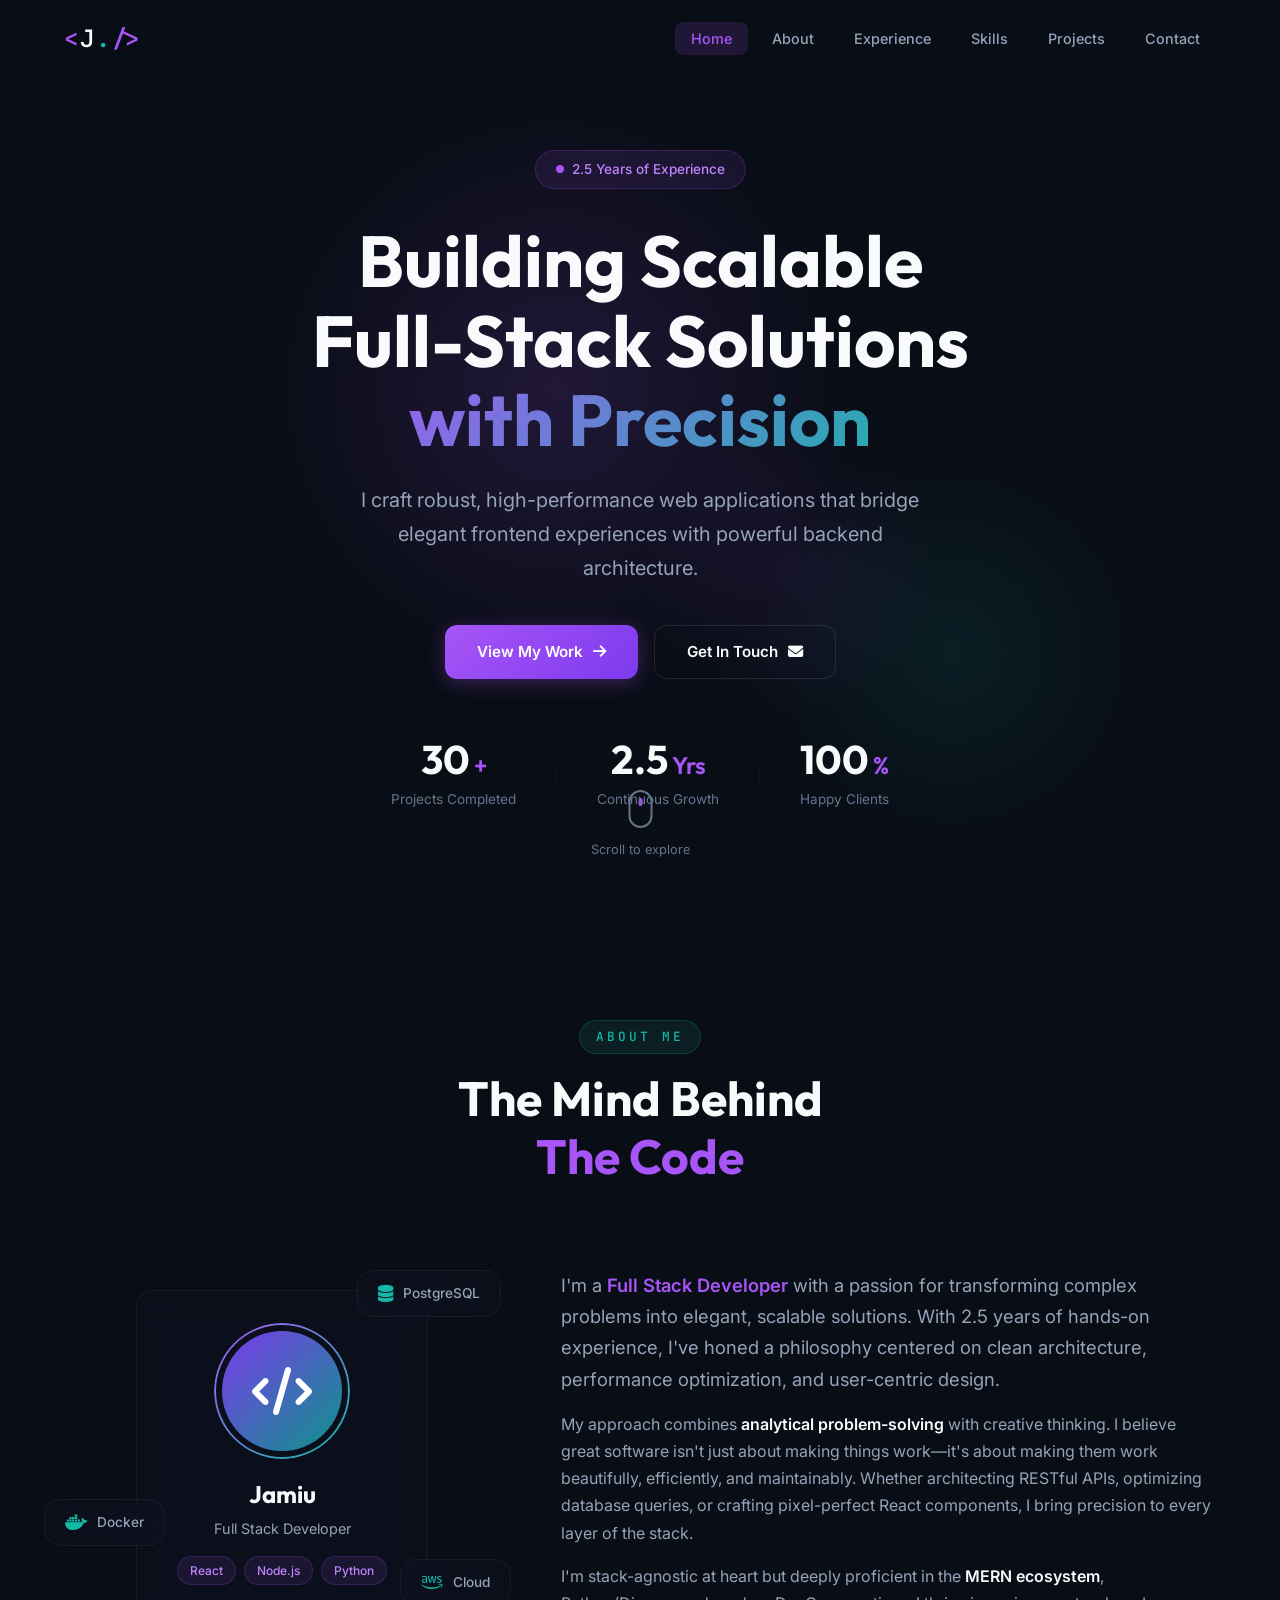
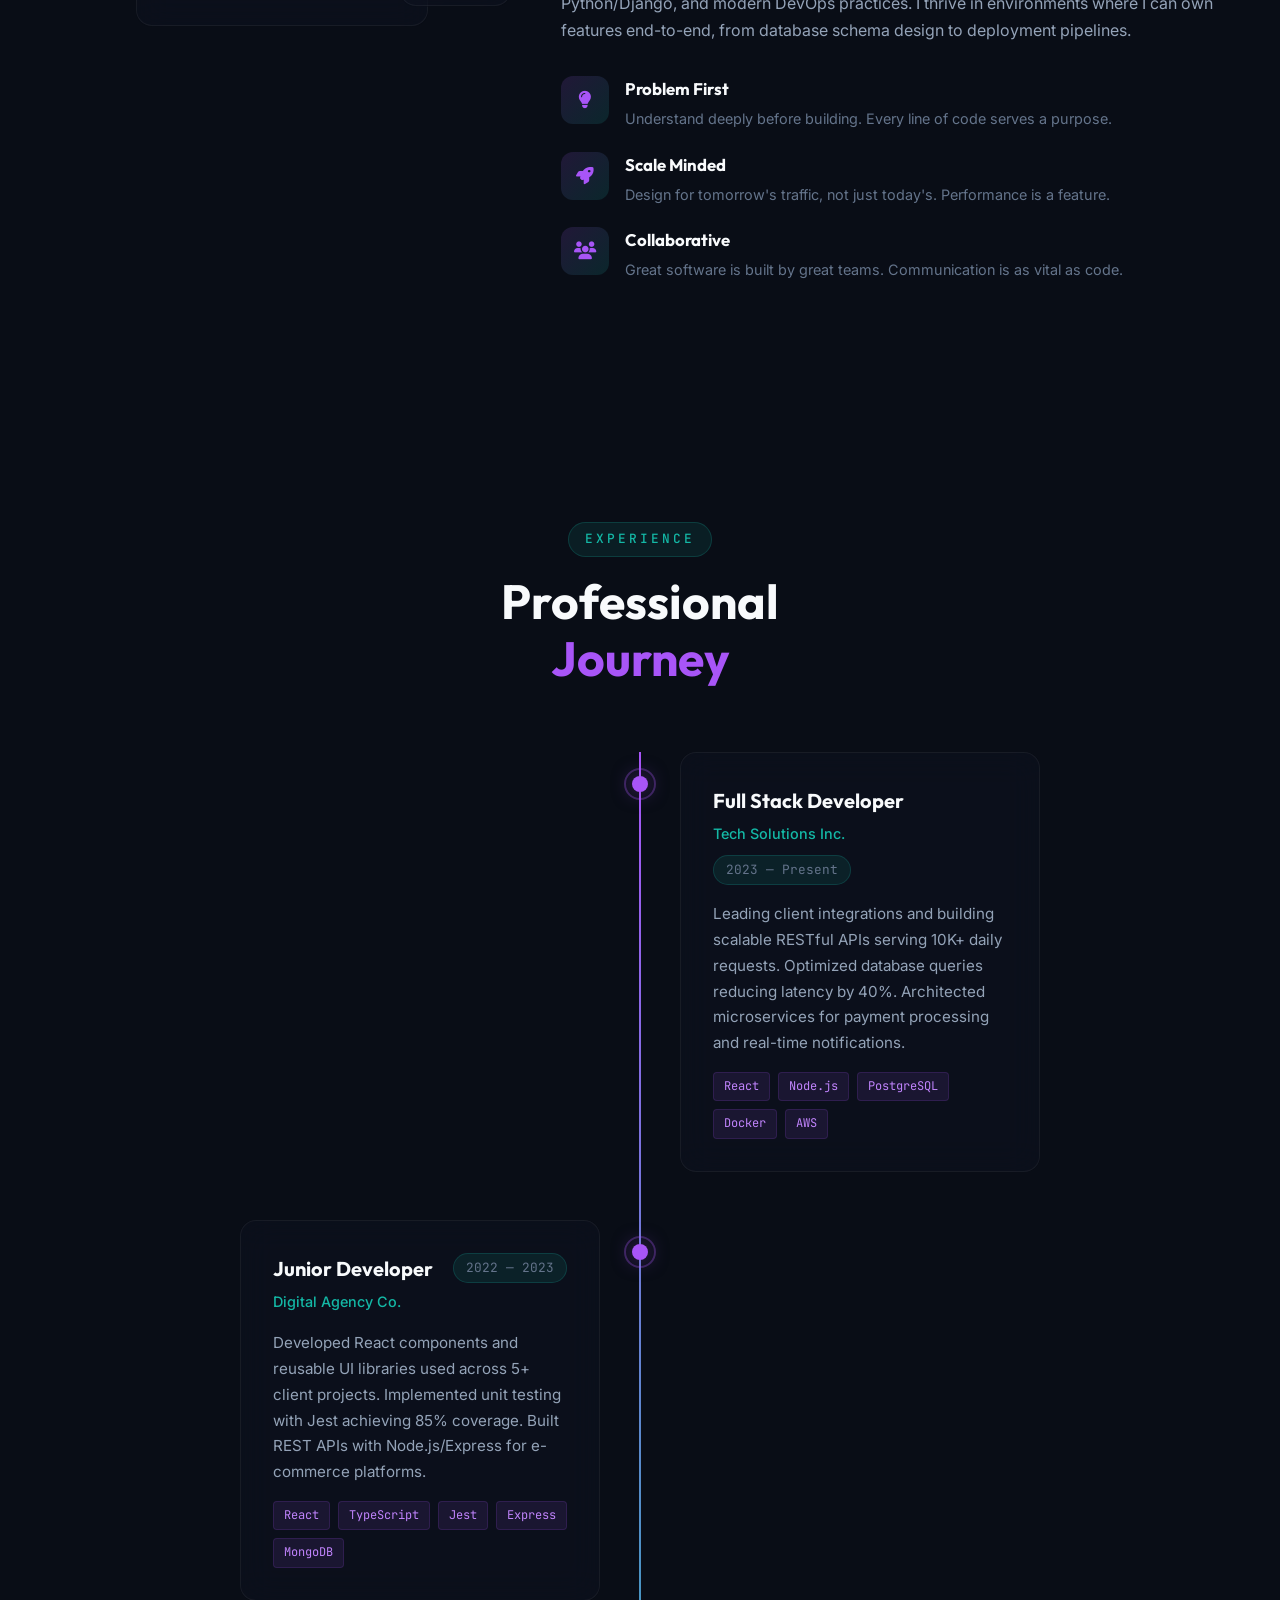
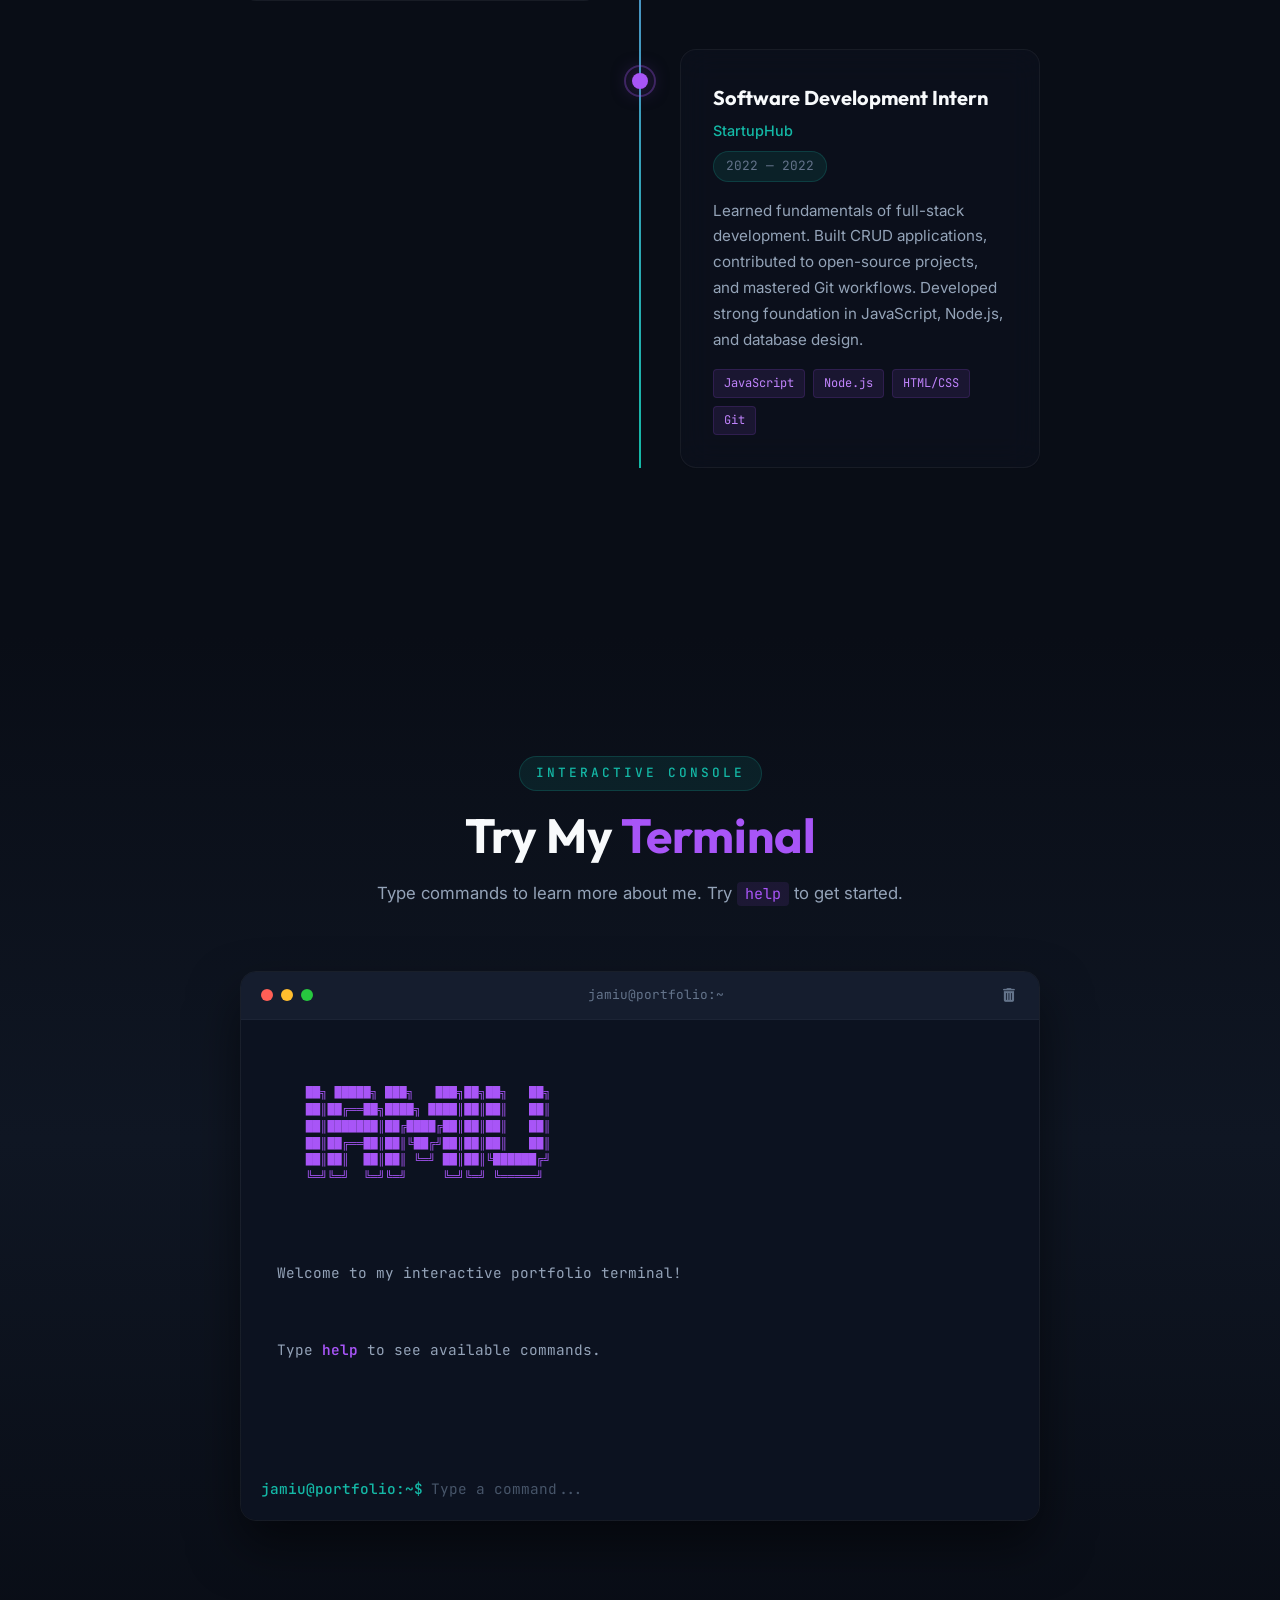
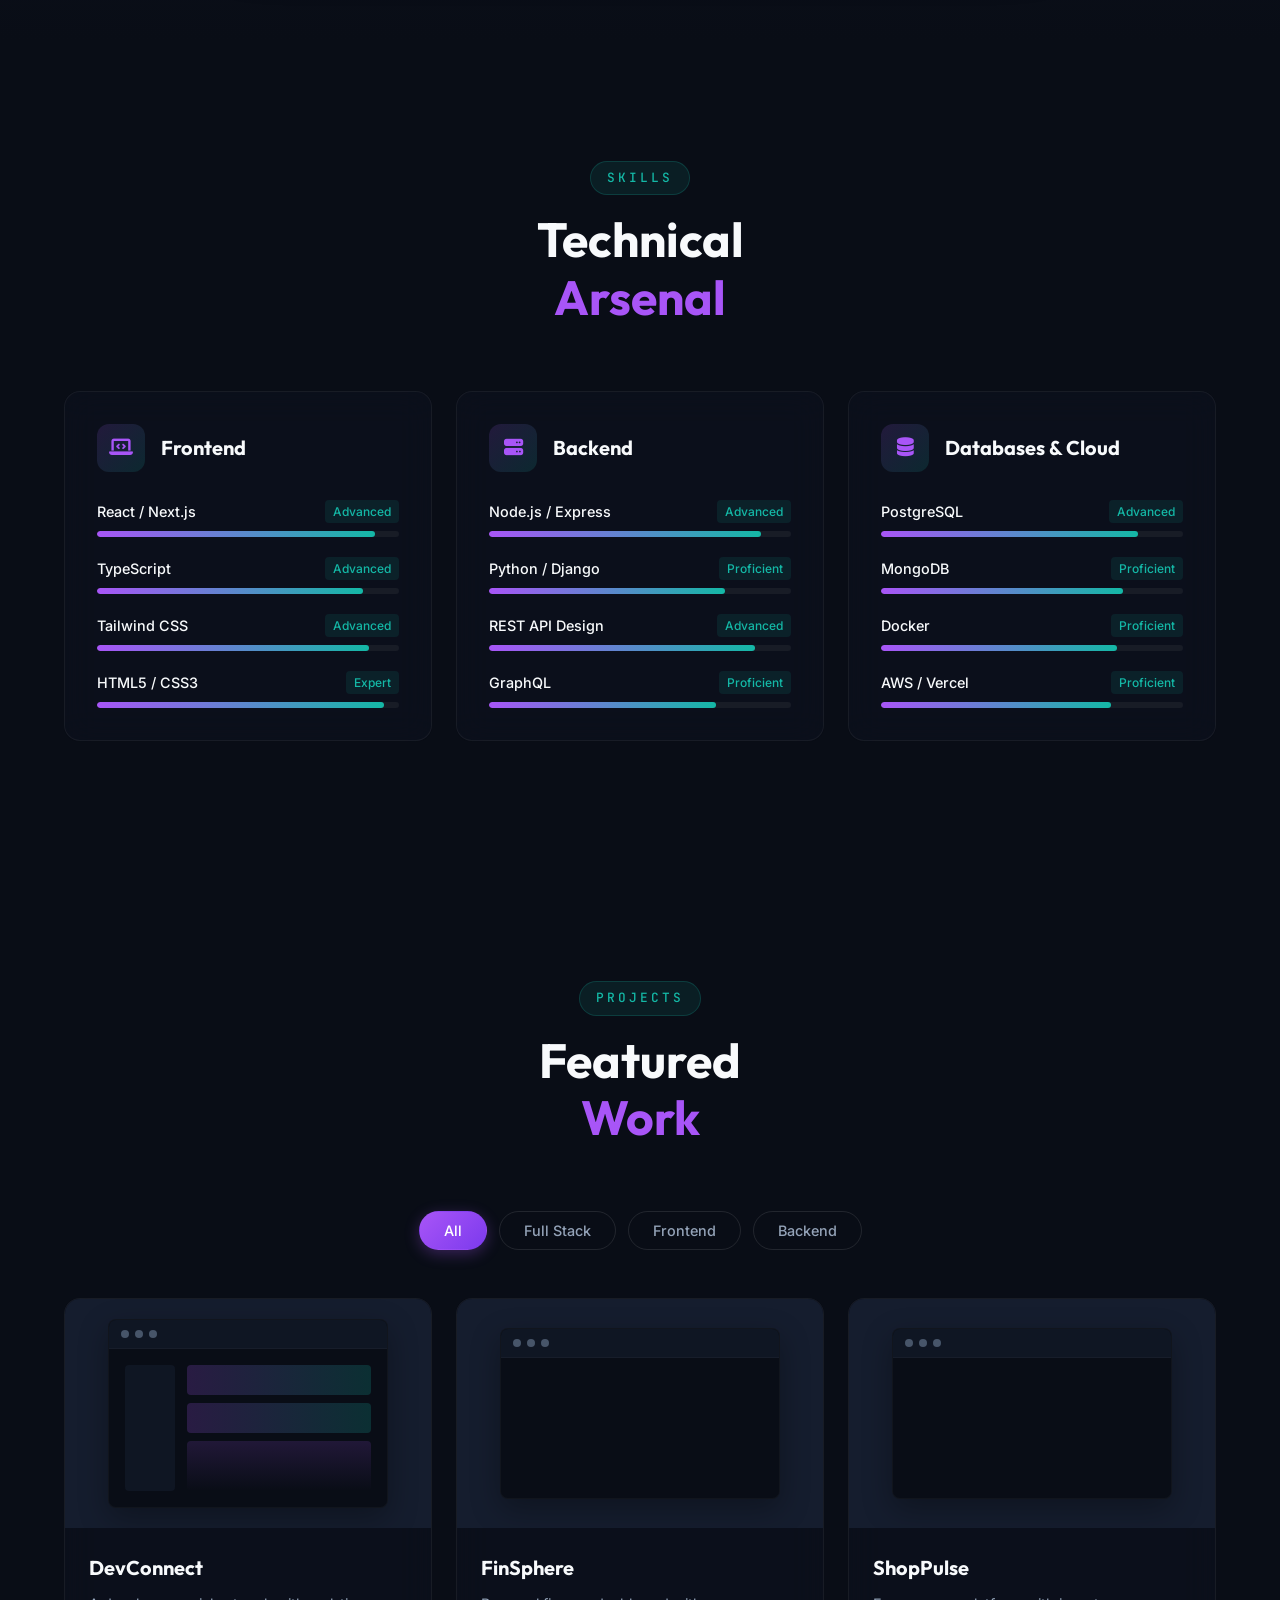
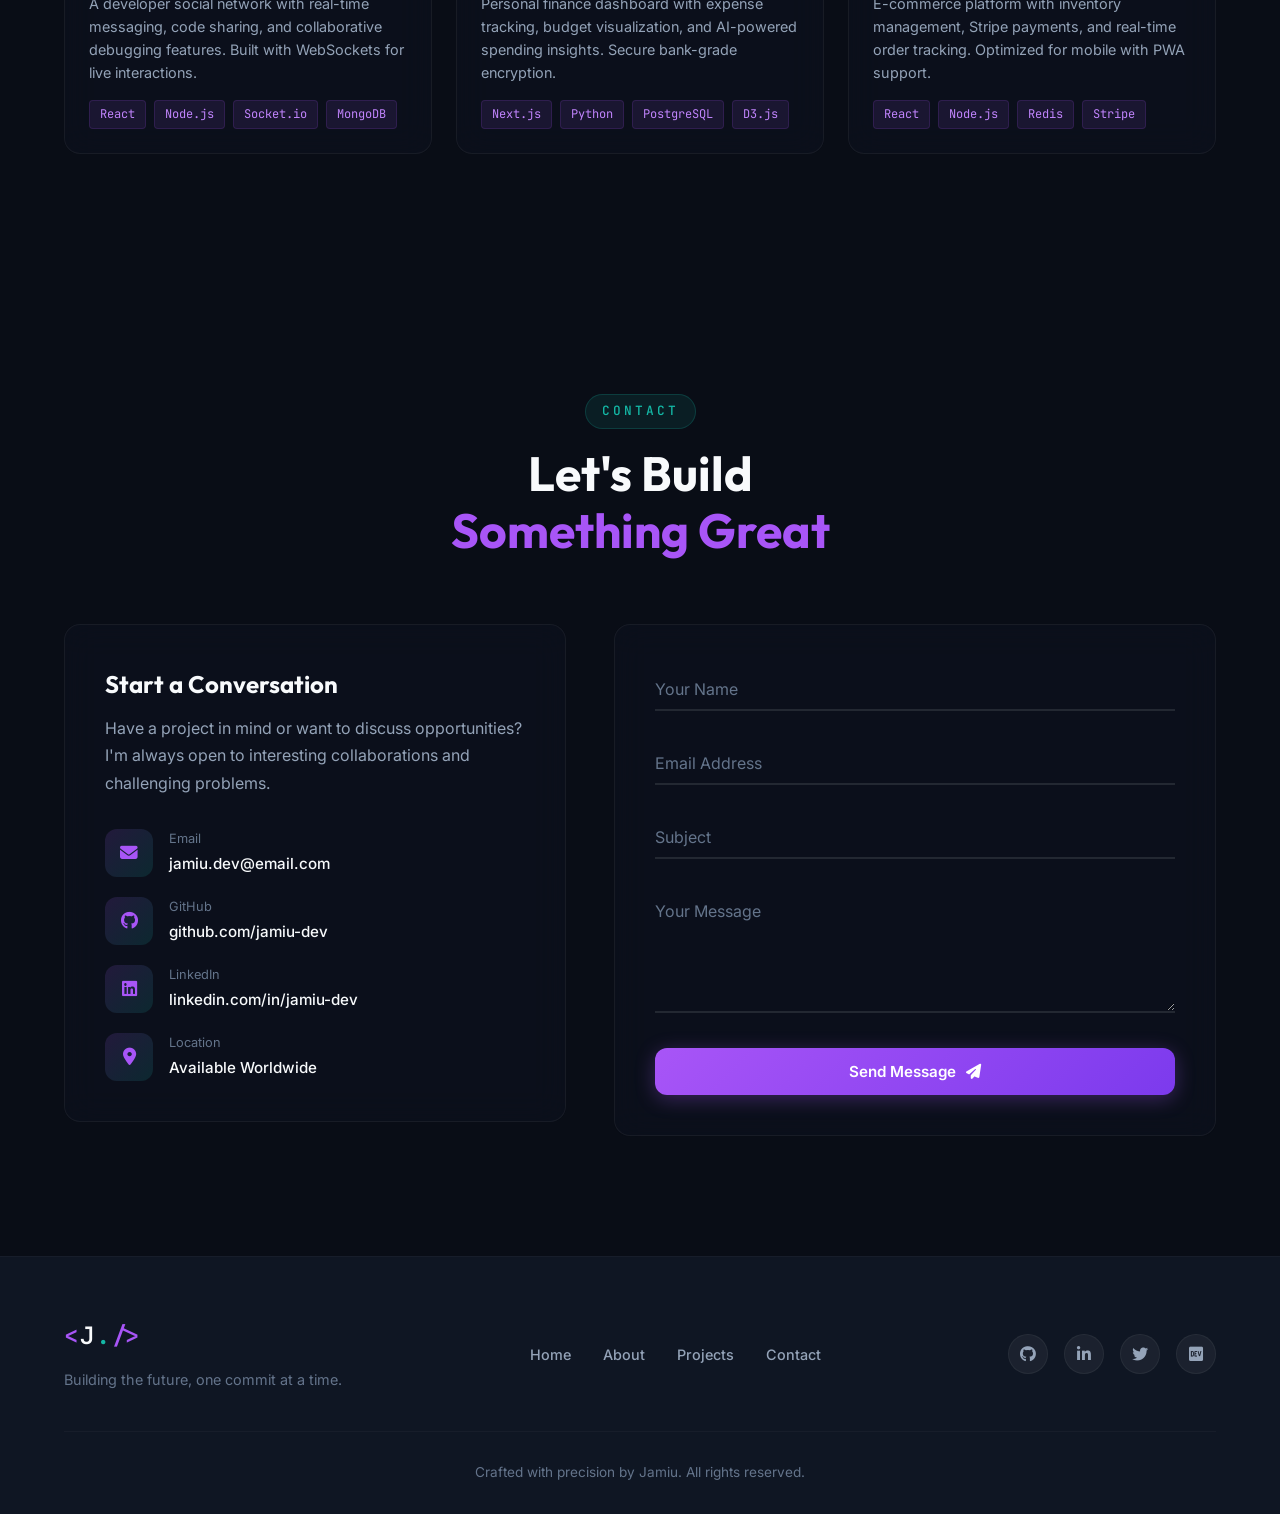
==== index.html @ d698eb65 "index.html,index.css,index.js contact me onm my portfolio" ====
<!DOCTYPE html>
<html lang="en">
<head>
    <meta charset="UTF-8">
    <meta name="viewport" content="width=device-width, initial-scale=1.0">
    <title>Jamiu — Full Stack Developer</title>
    <link rel="preconnect" href="https://fonts.googleapis.com">
    <link rel="preconnect" href="https://fonts.gstatic.com" crossorigin>
    <link href="https://fonts.googleapis.com/css2?family=Inter:wght@300;400;500;600;700&family=JetBrains+Mono:wght@400;500;600&family=Outfit:wght@400;500;600;700;800&display=swap" rel="stylesheet">
    <link rel="stylesheet" href="https://cdnjs.cloudflare.com/ajax/libs/font-awesome/6.5.1/css/all.min.css">
    <link rel="stylesheet" href="index.css">
<base target="_blank">
</head>
<body>
    <!-- Floating Navigation -->
    <nav class="navbar" id="navbar">
        <div class="nav-container">
            <a href="#home" class="nav-logo">
                <span class="logo-bracket">&lt;</span>J<span class="logo-dot">.</span><span class="logo-bracket">/&gt;</span>
            </a>
            <button class="nav-toggle" id="navToggle" aria-label="Toggle navigation">
                <span class="hamburger"></span>
            </button>
            <ul class="nav-menu" id="navMenu">
                <li><a href="#home" class="nav-link active" data-section="home">Home</a></li>
                <li><a href="#about" class="nav-link" data-section="about">About</a></li>
                <li><a href="#experience" class="nav-link" data-section="experience">Experience</a></li>
                <li><a href="#skills" class="nav-link" data-section="skills">Skills</a></li>
                <li><a href="#projects" class="nav-link" data-section="projects">Projects</a></li>
                <li><a href="#contact" class="nav-link" data-section="contact">Contact</a></li>
            </ul>
        </div>
    </nav>

    <!-- Hero Section -->
    <header class="hero" id="home">
        <div class="hero-glow"></div>
        <div class="hero-glow hero-glow-2"></div>
        <div class="hero-glow hero-glow-3"></div>
        <div class="hero-content">
            <div class="hero-badge">
                <span class="badge-dot"></span>
                <span>2.5 Years of Experience</span>
            </div>
            <h1 class="hero-title">
                <span class="title-line">Building Scalable</span>
                <span class="title-line">Full-Stack Solutions</span>
                <span class="title-line accent">with Precision</span>
            </h1>
            <p class="hero-subtitle">
                I craft robust, high-performance web applications that bridge elegant frontend experiences with powerful backend architecture.
            </p>
            <div class="hero-cta">
                <a href="#projects" class="btn btn-primary">
                    <span>View My Work</span>
                    <i class="fas fa-arrow-right"></i>
                </a>
                <a href="#contact" class="btn btn-secondary">
                    <span>Get In Touch</span>
                    <i class="fas fa-envelope"></i>
                </a>
            </div>
            <div class="hero-stats">
                <div class="stat-item">
                    <span class="stat-number" data-target="30">0</span>
                    <span class="stat-suffix">+</span>
                    <span class="stat-label">Projects Completed</span>
                </div>
                <div class="stat-divider"></div>
                <div class="stat-item">
                    <span class="stat-number" data-target="2.5">0</span>
                    <span class="stat-suffix">Yrs</span>
                    <span class="stat-label">Continuous Growth</span>
                </div>
                <div class="stat-divider"></div>
                <div class="stat-item">
                    <span class="stat-number" data-target="100">0</span>
                    <span class="stat-suffix">%</span>
                    <span class="stat-label">Happy Clients</span>
                </div>
            </div>
        </div>
        <div class="scroll-indicator">
            <div class="scroll-mouse">
                <div class="scroll-wheel"></div>
            </div>
            <span>Scroll to explore</span>
        </div>
    </header>

    <!-- About Section -->
    <section class="section about" id="about">
        <div class="container">
            <div class="section-header">
                <span class="section-tag">About Me</span>
                <h2 class="section-title">The Mind Behind<br><span class="accent">The Code</span></h2>
            </div>
            <div class="about-grid">
                <div class="about-visual">
                    <div class="about-card glass">
                        <div class="about-avatar">
                            <div class="avatar-ring"></div>
                            <div class="avatar-inner">
                                <i class="fas fa-code"></i>
                            </div>
                        </div>
                        <div class="about-info">
                            <h3>Jamiu</h3>
                            <p>Full Stack Developer</p>
                            <div class="about-tags">
                                <span class="tag">React</span>
                                <span class="tag">Node.js</span>
                                <span class="tag">Python</span>
                            </div>
                        </div>
                    </div>
                    <div class="about-float-card float-1 glass">
                        <i class="fas fa-database"></i>
                        <span>PostgreSQL</span>
                    </div>
                    <div class="about-float-card float-2 glass">
                        <i class="fab fa-docker"></i>
                        <span>Docker</span>
                    </div>
                    <div class="about-float-card float-3 glass">
                        <i class="fab fa-aws"></i>
                        <span>Cloud</span>
                    </div>
                </div>
                <div class="about-text">
                    <p class="about-lead">
                        I'm a <span class="highlight">Full Stack Developer</span> with a passion for transforming complex problems into elegant, scalable solutions. With 2.5 years of hands-on experience, I've honed a philosophy centered on clean architecture, performance optimization, and user-centric design.
                    </p>
                    <p>
                        My approach combines <strong>analytical problem-solving</strong> with creative thinking. I believe great software isn't just about making things work—it's about making them work beautifully, efficiently, and maintainably. Whether architecting RESTful APIs, optimizing database queries, or crafting pixel-perfect React components, I bring precision to every layer of the stack.
                    </p>
                    <p>
                        I'm stack-agnostic at heart but deeply proficient in the <strong>MERN ecosystem</strong>, Python/Django, and modern DevOps practices. I thrive in environments where I can own features end-to-end, from database schema design to deployment pipelines.
                    </p>
                    <div class="about-philosophy">
                        <div class="philosophy-item">
                            <div class="philosophy-icon">
                                <i class="fas fa-lightbulb"></i>
                            </div>
                            <div>
                                <h4>Problem First</h4>
                                <p>Understand deeply before building. Every line of code serves a purpose.</p>
                            </div>
                        </div>
                        <div class="philosophy-item">
                            <div class="philosophy-icon">
                                <i class="fas fa-rocket"></i>
                            </div>
                            <div>
                                <h4>Scale Minded</h4>
                                <p>Design for tomorrow's traffic, not just today's. Performance is a feature.</p>
                            </div>
                        </div>
                        <div class="philosophy-item">
                            <div class="philosophy-icon">
                                <i class="fas fa-users"></i>
                            </div>
                            <div>
                                <h4>Collaborative</h4>
                                <p>Great software is built by great teams. Communication is as vital as code.</p>
                            </div>
                        </div>
                    </div>
                </div>
            </div>
        </div>
    </section>

    <!-- Experience Section -->
    <section class="section experience" id="experience">
        <div class="container">
            <div class="section-header">
                <span class="section-tag">Experience</span>
                <h2 class="section-title">Professional<br><span class="accent">Journey</span></h2>
            </div>
            <div class="timeline">
                <div class="timeline-line"></div>

                <div class="timeline-item" data-aos="fade-right">
                    <div class="timeline-marker">
                        <div class="marker-dot"></div>
                        <div class="marker-ring"></div>
                    </div>
                    <div class="timeline-content glass">
                        <div class="timeline-header">
                            <div class="timeline-role">
                                <h3>Full Stack Developer</h3>
                                <span class="timeline-company">Tech Solutions Inc.</span>
                            </div>
                            <span class="timeline-date">2023 — Present</span>
                        </div>
                        <p class="timeline-desc">
                            Leading client integrations and building scalable RESTful APIs serving 10K+ daily requests. Optimized database queries reducing latency by 40%. Architected microservices for payment processing and real-time notifications.
                        </p>
                        <div class="timeline-tech">
                            <span class="tech-tag">React</span>
                            <span class="tech-tag">Node.js</span>
                            <span class="tech-tag">PostgreSQL</span>
                            <span class="tech-tag">Docker</span>
                            <span class="tech-tag">AWS</span>
                        </div>
                    </div>
                </div>

                <div class="timeline-item" data-aos="fade-left">
                    <div class="timeline-marker">
                        <div class="marker-dot"></div>
                        <div class="marker-ring"></div>
                    </div>
                    <div class="timeline-content glass">
                        <div class="timeline-header">
                            <div class="timeline-role">
                                <h3>Junior Developer</h3>
                                <span class="timeline-company">Digital Agency Co.</span>
                            </div>
                            <span class="timeline-date">2022 — 2023</span>
                        </div>
                        <p class="timeline-desc">
                            Developed React components and reusable UI libraries used across 5+ client projects. Implemented unit testing with Jest achieving 85% coverage. Built REST APIs with Node.js/Express for e-commerce platforms.
                        </p>
                        <div class="timeline-tech">
                            <span class="tech-tag">React</span>
                            <span class="tech-tag">TypeScript</span>
                            <span class="tech-tag">Jest</span>
                            <span class="tech-tag">Express</span>
                            <span class="tech-tag">MongoDB</span>
                        </div>
                    </div>
                </div>

                <div class="timeline-item" data-aos="fade-right">
                    <div class="timeline-marker">
                        <div class="marker-dot"></div>
                        <div class="marker-ring"></div>
                    </div>
                    <div class="timeline-content glass">
                        <div class="timeline-header">
                            <div class="timeline-role">
                                <h3>Software Development Intern</h3>
                                <span class="timeline-company">StartupHub</span>
                            </div>
                            <span class="timeline-date">2022 — 2022</span>
                        </div>
                        <p class="timeline-desc">
                            Learned fundamentals of full-stack development. Built CRUD applications, contributed to open-source projects, and mastered Git workflows. Developed strong foundation in JavaScript, Node.js, and database design.
                        </p>
                        <div class="timeline-tech">
                            <span class="tech-tag">JavaScript</span>
                            <span class="tech-tag">Node.js</span>
                            <span class="tech-tag">HTML/CSS</span>
                            <span class="tech-tag">Git</span>
                        </div>
                    </div>
                </div>
            </div>
        </div>
    </section>

    <!-- Interactive Terminal Section -->
    <section class="section terminal-section" id="terminal">
        <div class="container">
            <div class="section-header">
                <span class="section-tag">Interactive Console</span>
                <h2 class="section-title">Try My <span class="accent">Terminal</span></h2>
                <p class="section-subtitle">Type commands to learn more about me. Try <code>help</code> to get started.</p>
            </div>
            <div class="terminal-wrapper">
                <div class="terminal-header">
                    <div class="terminal-buttons">
                        <span class="term-btn close"></span>
                        <span class="term-btn minimize"></span>
                        <span class="term-btn maximize"></span>
                    </div>
                    <div class="terminal-title">jamiu@portfolio:~</div>
                    <div class="terminal-actions">
                        <button class="term-action" id="termClear" title="Clear">
                            <i class="fas fa-trash-alt"></i>
                        </button>
                    </div>
                </div>
                <div class="terminal-body" id="terminalBody">
                    <div class="terminal-output" id="terminalOutput">
                        <div class="term-line">
                            <span class="term-prompt">jamiu@portfolio:~$</span>
                            <span class="term-cmd">welcome</span>
                        </div>
                        <div class="term-response">
                            <div class="term-welcome">
                                <pre>
    ██╗ █████╗ ███╗   ███╗██╗██╗   ██╗
    ██║██╔══██╗████╗ ████║██║██║   ██║
    ██║███████║██╔████╔██║██║██║   ██║
    ██║██╔══██║██║╚██╔╝██║██║██║   ██║
    ██║██║  ██║██║ ╚═╝ ██║██║╚██████╔╝
    ╚═╝╚═╝  ╚═╝╚═╝     ╚═╝╚═╝ ╚═════╝ 
                                </pre>
                                <p>Welcome to my interactive portfolio terminal!</p>
                                <p>Type <span class="term-highlight">help</span> to see available commands.</p>
                            </div>
                        </div>
                    </div>
                    <div class="terminal-input-line">
                        <span class="term-prompt">jamiu@portfolio:~$</span>
                        <input type="text" class="terminal-input" id="terminalInput" autocomplete="off" spellcheck="false" placeholder="Type a command...">
                    </div>
                </div>
            </div>
        </div>
    </section>

    <!-- Skills Section -->
    <section class="section skills" id="skills">
        <div class="container">
            <div class="section-header">
                <span class="section-tag">Skills</span>
                <h2 class="section-title">Technical<br><span class="accent">Arsenal</span></h2>
            </div>
            <div class="skills-grid">
                <div class="skill-category glass">
                    <div class="skill-category-header">
                        <div class="skill-icon">
                            <i class="fas fa-laptop-code"></i>
                        </div>
                        <h3>Frontend</h3>
                    </div>
                    <div class="skill-list">
                        <div class="skill-item">
                            <div class="skill-info">
                                <span class="skill-name">React / Next.js</span>
                                <span class="skill-level">Advanced</span>
                            </div>
                            <div class="skill-bar">
                                <div class="skill-progress" data-width="92"></div>
                            </div>
                        </div>
                        <div class="skill-item">
                            <div class="skill-info">
                                <span class="skill-name">TypeScript</span>
                                <span class="skill-level">Advanced</span>
                            </div>
                            <div class="skill-bar">
                                <div class="skill-progress" data-width="88"></div>
                            </div>
                        </div>
                        <div class="skill-item">
                            <div class="skill-info">
                                <span class="skill-name">Tailwind CSS</span>
                                <span class="skill-level">Advanced</span>
                            </div>
                            <div class="skill-bar">
                                <div class="skill-progress" data-width="90"></div>
                            </div>
                        </div>
                        <div class="skill-item">
                            <div class="skill-info">
                                <span class="skill-name">HTML5 / CSS3</span>
                                <span class="skill-level">Expert</span>
                            </div>
                            <div class="skill-bar">
                                <div class="skill-progress" data-width="95"></div>
                            </div>
                        </div>
                    </div>
                </div>

                <div class="skill-category glass">
                    <div class="skill-category-header">
                        <div class="skill-icon">
                            <i class="fas fa-server"></i>
                        </div>
                        <h3>Backend</h3>
                    </div>
                    <div class="skill-list">
                        <div class="skill-item">
                            <div class="skill-info">
                                <span class="skill-name">Node.js / Express</span>
                                <span class="skill-level">Advanced</span>
                            </div>
                            <div class="skill-bar">
                                <div class="skill-progress" data-width="90"></div>
                            </div>
                        </div>
                        <div class="skill-item">
                            <div class="skill-info">
                                <span class="skill-name">Python / Django</span>
                                <span class="skill-level">Proficient</span>
                            </div>
                            <div class="skill-bar">
                                <div class="skill-progress" data-width="78"></div>
                            </div>
                        </div>
                        <div class="skill-item">
                            <div class="skill-info">
                                <span class="skill-name">REST API Design</span>
                                <span class="skill-level">Advanced</span>
                            </div>
                            <div class="skill-bar">
                                <div class="skill-progress" data-width="88"></div>
                            </div>
                        </div>
                        <div class="skill-item">
                            <div class="skill-info">
                                <span class="skill-name">GraphQL</span>
                                <span class="skill-level">Proficient</span>
                            </div>
                            <div class="skill-bar">
                                <div class="skill-progress" data-width="75"></div>
                            </div>
                        </div>
                    </div>
                </div>

                <div class="skill-category glass">
                    <div class="skill-category-header">
                        <div class="skill-icon">
                            <i class="fas fa-database"></i>
                        </div>
                        <h3>Databases & Cloud</h3>
                    </div>
                    <div class="skill-list">
                        <div class="skill-item">
                            <div class="skill-info">
                                <span class="skill-name">PostgreSQL</span>
                                <span class="skill-level">Advanced</span>
                            </div>
                            <div class="skill-bar">
                                <div class="skill-progress" data-width="85"></div>
                            </div>
                        </div>
                        <div class="skill-item">
                            <div class="skill-info">
                                <span class="skill-name">MongoDB</span>
                                <span class="skill-level">Proficient</span>
                            </div>
                            <div class="skill-bar">
                                <div class="skill-progress" data-width="80"></div>
                            </div>
                        </div>
                        <div class="skill-item">
                            <div class="skill-info">
                                <span class="skill-name">Docker</span>
                                <span class="skill-level">Proficient</span>
                            </div>
                            <div class="skill-bar">
                                <div class="skill-progress" data-width="78"></div>
                            </div>
                        </div>
                        <div class="skill-item">
                            <div class="skill-info">
                                <span class="skill-name">AWS / Vercel</span>
                                <span class="skill-level">Proficient</span>
                            </div>
                            <div class="skill-bar">
                                <div class="skill-progress" data-width="76"></div>
                            </div>
                        </div>
                    </div>
                </div>
            </div>
        </div>
    </section>

    <!-- Projects Section -->
    <section class="section projects" id="projects">
        <div class="container">
            <div class="section-header">
                <span class="section-tag">Projects</span>
                <h2 class="section-title">Featured<br><span class="accent">Work</span></h2>
            </div>
            <div class="projects-filter">
                <button class="filter-btn active" data-filter="all">All</button>
                <button class="filter-btn" data-filter="fullstack">Full Stack</button>
                <button class="filter-btn" data-filter="frontend">Frontend</button>
                <button class="filter-btn" data-filter="backend">Backend</button>
            </div>
            <div class="projects-grid">
                <article class="project-card glass" data-category="fullstack">
                    <div class="project-image">
                        <div class="project-mockup">
                            <div class="mockup-browser">
                                <div class="mockup-header">
                                    <span class="mockup-dot"></span>
                                    <span class="mockup-dot"></span>
                                    <span class="mockup-dot"></span>
                                </div>
                                <div class="mockup-body">
                                    <div class="mockup-sidebar"></div>
                                    <div class="mockup-main">
                                        <div class="mockup-card"></div>
                                        <div class="mockup-card"></div>
                                        <div class="mockup-chart"></div>
                                    </div>
                                </div>
                            </div>
                        </div>
                        <div class="project-overlay">
                            <div class="project-links">
                                <a href="#" class="project-link" title="View Code">
                                    <i class="fab fa-github"></i>
                                </a>
                                <a href="#" class="project-link" title="Live Demo">
                                    <i class="fas fa-external-link-alt"></i>
                                </a>
                            </div>
                        </div>
                    </div>
                    <div class="project-info">
                        <h3>DevConnect</h3>
                        <p>A developer social network with real-time messaging, code sharing, and collaborative debugging features. Built with WebSockets for live interactions.</p>
                        <div class="project-tech">
                            <span>React</span>
                            <span>Node.js</span>
                            <span>Socket.io</span>
                            <span>MongoDB</span>
                        </div>
                    </div>
                </article>

                <article class="project-card glass" data-category="fullstack">
                    <div class="project-image">
                        <div class="project-mockup">
                            <div class="mockup-browser">
                                <div class="mockup-header">
                                    <span class="mockup-dot"></span>
                                    <span class="mockup-dot"></span>
                                    <span class="mockup-dot"></span>
                                </div>
                                <div class="mockup-body mockup-finance">
                                    <div class="mockup-stats">
                                        <div class="mockup-stat"></div>
                                        <div class="mockup-stat"></div>
                                        <div class="mockup-stat"></div>
                                    </div>
                                    <div class="mockup-graph"></div>
                                    <div class="mockup-table">
                                        <div class="mockup-row"></div>
                                        <div class="mockup-row"></div>
                                        <div class="mockup-row"></div>
                                    </div>
                                </div>
                            </div>
                        </div>
                        <div class="project-overlay">
                            <div class="project-links">
                                <a href="#" class="project-link" title="View Code">
                                    <i class="fab fa-github"></i>
                                </a>
                                <a href="#" class="project-link" title="Live Demo">
                                    <i class="fas fa-external-link-alt"></i>
                                </a>
                            </div>
                        </div>
                    </div>
                    <div class="project-info">
                        <h3>FinSphere</h3>
                        <p>Personal finance dashboard with expense tracking, budget visualization, and AI-powered spending insights. Secure bank-grade encryption.</p>
                        <div class="project-tech">
                            <span>Next.js</span>
                            <span>Python</span>
                            <span>PostgreSQL</span>
                            <span>D3.js</span>
                        </div>
                    </div>
                </article>

                <article class="project-card glass" data-category="fullstack">
                    <div class="project-image">
                        <div class="project-mockup">
                            <div class="mockup-browser">
                                <div class="mockup-header">
                                    <span class="mockup-dot"></span>
                                    <span class="mockup-dot"></span>
                                    <span class="mockup-dot"></span>
                                </div>
                                <div class="mockup-body mockup-shop">
                                    <div class="mockup-hero"></div>
                                    <div class="mockup-products">
                                        <div class="mockup-product"></div>
                                        <div class="mockup-product"></div>
                                        <div class="mockup-product"></div>
                                    </div>
                                </div>
                            </div>
                        </div>
                        <div class="project-overlay">
                            <div class="project-links">
                                <a href="#" class="project-link" title="View Code">
                                    <i class="fab fa-github"></i>
                                </a>
                                <a href="#" class="project-link" title="Live Demo">
                                    <i class="fas fa-external-link-alt"></i>
                                </a>
                            </div>
                        </div>
                    </div>
                    <div class="project-info">
                        <h3>ShopPulse</h3>
                        <p>E-commerce platform with inventory management, Stripe payments, and real-time order tracking. Optimized for mobile with PWA support.</p>
                        <div class="project-tech">
                            <span>React</span>
                            <span>Node.js</span>
                            <span>Redis</span>
                            <span>Stripe</span>
                        </div>
                    </div>
                </article>
            </div>
        </div>
    </section>

    <!-- Contact Section -->
    <section class="section contact" id="contact">
        <div class="container">
            <div class="section-header">
                <span class="section-tag">Contact</span>
                <h2 class="section-title">Let's Build<br><span class="accent">Something Great</span></h2>
            </div>
            <div class="contact-grid">
                <div class="contact-info">
                    <div class="contact-card glass">
                        <h3>Start a Conversation</h3>
                        <p>Have a project in mind or want to discuss opportunities? I'm always open to interesting collaborations and challenging problems.</p>
                        <div class="contact-methods">
                            <div class="contact-method">
                                <div class="contact-icon">
                                    <i class="fas fa-envelope"></i>
                                </div>
                                <div>
                                    <span class="contact-label">Email</span>
                                    <a href="mailto:jamiu.dev@email.com" class="contact-value">jamiu.dev@email.com</a>
                                </div>
                            </div>
                            <div class="contact-method">
                                <div class="contact-icon">
                                    <i class="fab fa-github"></i>
                                </div>
                                <div>
                                    <span class="contact-label">GitHub</span>
                                    <a href="#" class="contact-value">github.com/jamiu-dev</a>
                                </div>
                            </div>
                            <div class="contact-method">
                                <div class="contact-icon">
                                    <i class="fab fa-linkedin"></i>
                                </div>
                                <div>
                                    <span class="contact-label">LinkedIn</span>
                                    <a href="#" class="contact-value">linkedin.com/in/jamiu-dev</a>
                                </div>
                            </div>
                            <div class="contact-method">
                                <div class="contact-icon">
                                    <i class="fas fa-map-marker-alt"></i>
                                </div>
                                <div>
                                    <span class="contact-label">Location</span>
                                    <span class="contact-value">Available Worldwide</span>
                                </div>
                            </div>
                        </div>
                    </div>
                </div>
                <div class="contact-form-wrapper">
                    <form class="contact-form glass" id="contactForm">
                        <div class="form-group">
                            <input type="text" id="name" required>
                            <label for="name">Your Name</label>
                            <span class="form-line"></span>
                        </div>
                        <div class="form-group">
                            <input type="email" id="email" required>
                            <label for="email">Email Address</label>
                            <span class="form-line"></span>
                        </div>
                        <div class="form-group">
                            <input type="text" id="subject" required>
                            <label for="subject">Subject</label>
                            <span class="form-line"></span>
                        </div>
                        <div class="form-group">
                            <textarea id="message" rows="5" required></textarea>
                            <label for="message">Your Message</label>
                            <span class="form-line"></span>
                        </div>
                        <button type="submit" class="btn btn-primary btn-full">
                            <span>Send Message</span>
                            <i class="fas fa-paper-plane"></i>
                        </button>
                    </form>
                </div>
            </div>
        </div>
    </section>

    <!-- Footer -->
    <footer class="footer">
        <div class="container">
            <div class="footer-content">
                <div class="footer-brand">
                    <a href="#home" class="footer-logo">
                        <span class="logo-bracket">&lt;</span>J<span class="logo-dot">.</span><span class="logo-bracket">/&gt;</span>
                    </a>
                    <p>Building the future, one commit at a time.</p>
                </div>
                <div class="footer-links">
                    <a href="#home">Home</a>
                    <a href="#about">About</a>
                    <a href="#projects">Projects</a>
                    <a href="#contact">Contact</a>
                </div>
                <div class="footer-social">
                    <a href="#" aria-label="GitHub"><i class="fab fa-github"></i></a>
                    <a href="#" aria-label="LinkedIn"><i class="fab fa-linkedin-in"></i></a>
                    <a href="#" aria-label="Twitter"><i class="fab fa-twitter"></i></a>
                    <a href="#" aria-label="Dev.to"><i class="fab fa-dev"></i></a>
                </div>
            </div>
            <div class="footer-bottom">
                <p> Crafted with precision by Jamiu. All rights reserved.</p>
            </div>
        </div>
    </footer>

    <!-- Toast Notification -->
    <div class="toast" id="toast">
        <div class="toast-content">
            <i class="fas fa-check-circle"></i>
            <span id="toastMessage">Message sent successfully!</span>
        </div>
    </div>

    <script src="index.js"></script>
</body>
</html>
---- index.css ----
/*JAMIU PORTFOLIO - STYLES.CSS
   Premium Dark Theme with Glassmorphism
   ======================================== */

/* CSS Variables */
:root {
    /* Colors */
    --bg-primary: #090d16;
    --bg-secondary: #0f1623;
    --bg-tertiary: #151d2e;
    --bg-card: rgba(15, 22, 35, 0.6);

    --accent-violet: #a855f7;
    --accent-violet-light: #c084fc;
    --accent-violet-dark: #7c3aed;
    --accent-teal: #14b8a6;
    --accent-teal-light: #2dd4bf;
    --accent-teal-dark: #0d9488;

    --text-primary: #f8fafc;
    --text-secondary: #94a3b8;
    --text-muted: #64748b;
    --text-dark: #475569;

    --border-subtle: rgba(255, 255, 255, 0.03);
    --border-glow: rgba(168, 85, 247, 0.15);
    --border-glow-teal: rgba(20, 184, 166, 0.15);

    /* Typography */
    --font-heading: 'Outfit', sans-serif;
    --font-body: 'Inter', sans-serif;
    --font-mono: 'JetBrains Mono', monospace;

    /* Spacing */
    --section-padding: 120px;
    --container-max: 1200px;
    --container-padding: 24px;

    /* Effects */
    --glass-bg: rgba(15, 22, 35, 0.4);
    --glass-border: 1px solid rgba(255, 255, 255, 0.05);
    --glass-blur: blur(16px);

    /* Transitions */
    --transition-fast: 0.2s ease;
    --transition-base: 0.3s ease;
    --transition-slow: 0.5s ease;
    --transition-spring: 0.6s cubic-bezier(0.34, 1.56, 0.64, 1);
}

/* Reset & Base */
*, *::before, *::after {
    margin: 0;
    padding: 0;
    box-sizing: border-box;
}

html {
    scroll-behavior: smooth;
    scroll-padding-top: 80px;
}

body {
    font-family: var(--font-body);
    background: var(--bg-primary);
    color: var(--text-primary);
    line-height: 1.6;
    overflow-x: hidden;
    -webkit-font-smoothing: antialiased;
    -moz-osx-font-smoothing: grayscale;
}

::selection {
    background: rgba(168, 85, 247, 0.3);
    color: var(--text-primary);
}

::-webkit-scrollbar {
    width: 8px;
}

::-webkit-scrollbar-track {
    background: var(--bg-primary);
}

::-webkit-scrollbar-thumb {
    background: var(--accent-violet-dark);
    border-radius: 4px;
}

::-webkit-scrollbar-thumb:hover {
    background: var(--accent-violet);
}

/* Utility Classes */
.container {
    max-width: var(--container-max);
    margin: 0 auto;
    padding: 0 var(--container-padding);
}

.glass {
    background: var(--glass-bg);
    backdrop-filter: var(--glass-blur);
    -webkit-backdrop-filter: var(--glass-blur);
    border: var(--glass-border);
    border-radius: 16px;
}

.accent {
    color: var(--accent-violet);
}

/* ========================================
   NAVIGATION
   ======================================== */
.navbar {
    position: fixed;
    top: 0;
    left: 0;
    right: 0;
    z-index: 1000;
    padding: 20px 0;
    transition: all var(--transition-base);
}

.navbar.scrolled {
    padding: 12px 0;
    background: rgba(9, 13, 22, 0.85);
    backdrop-filter: blur(20px);
    -webkit-backdrop-filter: blur(20px);
    border-bottom: 1px solid var(--border-subtle);
}

.nav-container {
    max-width: var(--container-max);
    margin: 0 auto;
    padding: 0 var(--container-padding);
    display: flex;
    align-items: center;
    justify-content: space-between;
}

.nav-logo {
    font-family: var(--font-mono);
    font-size: 1.5rem;
    font-weight: 600;
    color: var(--text-primary);
    text-decoration: none;
    display: flex;
    align-items: center;
    gap: 2px;
}

.logo-bracket {
    color: var(--accent-violet);
}

.logo-dot {
    color: var(--accent-teal);
}

.nav-toggle {
    display: none;
    background: none;
    border: none;
    cursor: pointer;
    padding: 8px;
    z-index: 1001;
}

.hamburger {
    display: block;
    width: 24px;
    height: 2px;
    background: var(--text-primary);
    position: relative;
    transition: all var(--transition-base);
}

.hamburger::before,
.hamburger::after {
    content: '';
    position: absolute;
    width: 24px;
    height: 2px;
    background: var(--text-primary);
    transition: all var(--transition-base);
}

.hamburger::before {
    top: -7px;
}

.hamburger::after {
    top: 7px;
}

.nav-toggle.active .hamburger {
    background: transparent;
}

.nav-toggle.active .hamburger::before {
    top: 0;
    transform: rotate(45deg);
}

.nav-toggle.active .hamburger::after {
    top: 0;
    transform: rotate(-45deg);
}

.nav-menu {
    display: flex;
    list-style: none;
    gap: 8px;
}

.nav-link {
    font-family: var(--font-body);
    font-size: 0.9rem;
    font-weight: 500;
    color: var(--text-secondary);
    text-decoration: none;
    padding: 8px 16px;
    border-radius: 8px;
    transition: all var(--transition-fast);
    position: relative;
}

.nav-link:hover {
    color: var(--text-primary);
    background: rgba(168, 85, 247, 0.1);
}

.nav-link.active {
    color: var(--accent-violet);
    background: rgba(168, 85, 247, 0.15);
}

/* ========================================
   HERO SECTION
   ======================================== */
.hero {
    min-height: 100vh;
    display: flex;
    flex-direction: column;
    align-items: center;
    justify-content: center;
    position: relative;
    padding: 120px var(--container-padding) 60px;
    overflow: hidden;
}

.hero-glow {
    position: absolute;
    width: 600px;
    height: 600px;
    border-radius: 50%;
    background: radial-gradient(circle, rgba(168, 85, 247, 0.15) 0%, transparent 70%);
    top: 10%;
    left: 20%;
    animation: floatGlow 8s ease-in-out infinite;
    pointer-events: none;
}

.hero-glow-2 {
    width: 400px;
    height: 400px;
    background: radial-gradient(circle, rgba(20, 184, 166, 0.1) 0%, transparent 70%);
    top: 50%;
    right: 10%;
    left: auto;
    animation-delay: -3s;
}

.hero-glow-3 {
    width: 300px;
    height: 300px;
    background: radial-gradient(circle, rgba(168, 85, 247, 0.08) 0%, transparent 70%);
    bottom: 20%;
    left: 50%;
    top: auto;
    animation-delay: -5s;
}

@keyframes floatGlow {
    0%, 100% { transform: translate(0, 0) scale(1); }
    33% { transform: translate(30px, -30px) scale(1.1); }
    66% { transform: translate(-20px, 20px) scale(0.95); }
}

.hero-content {
    text-align: center;
    max-width: 900px;
    position: relative;
    z-index: 1;
}

.hero-badge {
    display: inline-flex;
    align-items: center;
    gap: 8px;
    padding: 8px 20px;
    background: rgba(168, 85, 247, 0.1);
    border: 1px solid rgba(168, 85, 247, 0.2);
    border-radius: 50px;
    font-size: 0.85rem;
    font-weight: 500;
    color: var(--accent-violet-light);
    margin-bottom: 32px;
    animation: pulseBadge 2s ease-in-out infinite;
}

.badge-dot {
    width: 8px;
    height: 8px;
    background: var(--accent-violet);
    border-radius: 50%;
    animation: pulseDot 2s ease-in-out infinite;
}

@keyframes pulseBadge {
    0%, 100% { box-shadow: 0 0 0 0 rgba(168, 85, 247, 0.2); }
    50% { box-shadow: 0 0 20px 5px rgba(168, 85, 247, 0.1); }
}

@keyframes pulseDot {
    0%, 100% { opacity: 1; transform: scale(1); }
    50% { opacity: 0.6; transform: scale(0.8); }
}

.hero-title {
    font-family: var(--font-heading);
    font-size: clamp(2.5rem, 6vw, 4.5rem);
    font-weight: 700;
    line-height: 1.1;
    margin-bottom: 24px;
}

.title-line {
    display: block;
}

.title-line.accent {
    background: linear-gradient(135deg, var(--accent-violet) 0%, var(--accent-teal) 100%);
    -webkit-background-clip: text;
    -webkit-text-fill-color: transparent;
    background-clip: text;
}

.hero-subtitle {
    font-size: clamp(1rem, 2vw, 1.25rem);
    color: var(--text-secondary);
    max-width: 600px;
    margin: 0 auto 40px;
    line-height: 1.7;
}

.hero-cta {
    display: flex;
    gap: 16px;
    justify-content: center;
    margin-bottom: 60px;
    flex-wrap: wrap;
}

.btn {
    display: inline-flex;
    align-items: center;
    gap: 10px;
    padding: 14px 32px;
    border-radius: 12px;
    font-family: var(--font-body);
    font-size: 0.95rem;
    font-weight: 600;
    text-decoration: none;
    cursor: pointer;
    border: none;
    transition: all var(--transition-base);
    position: relative;
    overflow: hidden;
}

.btn-primary {
    background: linear-gradient(135deg, var(--accent-violet) 0%, var(--accent-violet-dark) 100%);
    color: white;
    box-shadow: 0 4px 20px rgba(168, 85, 247, 0.3);
}

.btn-primary:hover {
    transform: translateY(-2px);
    box-shadow: 0 8px 30px rgba(168, 85, 247, 0.4);
}

.btn-primary i {
    transition: transform var(--transition-base);
}

.btn-primary:hover i {
    transform: translateX(4px);
}

.btn-secondary {
    background: transparent;
    color: var(--text-primary);
    border: 1px solid rgba(255, 255, 255, 0.1);
}

.btn-secondary:hover {
    background: rgba(255, 255, 255, 0.05);
    border-color: rgba(255, 255, 255, 0.2);
    transform: translateY(-2px);
}

.btn-full {
    width: 100%;
    justify-content: center;
}

.hero-stats {
    display: flex;
    align-items: center;
    justify-content: center;
    gap: 40px;
    flex-wrap: wrap;
}

.stat-item {
    text-align: center;
}

.stat-number {
    font-family: var(--font-heading);
    font-size: 2.5rem;
    font-weight: 700;
    color: var(--text-primary);
    line-height: 1;
}

.stat-suffix {
    font-family: var(--font-heading);
    font-size: 1.5rem;
    font-weight: 600;
    color: var(--accent-violet);
}

.stat-label {
    display: block;
    font-size: 0.85rem;
    color: var(--text-muted);
    margin-top: 4px;
}

.stat-divider {
    width: 1px;
    height: 50px;
    background: linear-gradient(to bottom, transparent, var(--border-subtle), transparent);
}

.scroll-indicator {
    position: absolute;
    bottom: 40px;
    left: 50%;
    transform: translateX(-50%);
    display: flex;
    flex-direction: column;
    align-items: center;
    gap: 12px;
    color: var(--text-muted);
    font-size: 0.8rem;
    animation: fadeInUp 1s ease 1s both;
}

.scroll-mouse {
    width: 24px;
    height: 38px;
    border: 2px solid var(--text-muted);
    border-radius: 12px;
    position: relative;
}

.scroll-wheel {
    width: 4px;
    height: 8px;
    background: var(--accent-violet);
    border-radius: 2px;
    position: absolute;
    top: 6px;
    left: 50%;
    transform: translateX(-50%);
    animation: scrollWheel 2s ease-in-out infinite;
}

@keyframes scrollWheel {
    0%, 100% { top: 6px; opacity: 1; }
    50% { top: 18px; opacity: 0.3; }
}

@keyframes fadeInUp {
    from { opacity: 0; transform: translateX(-50%) translateY(20px); }
    to { opacity: 1; transform: translateX(-50%) translateY(0); }
}

/* ========================================
   SECTIONS COMMON
   ======================================== */
.section {
    padding: var(--section-padding) 0;
    position: relative;
}

.section-header {
    text-align: center;
    margin-bottom: 64px;
}

.section-tag {
    display: inline-block;
    font-family: var(--font-mono);
    font-size: 0.8rem;
    font-weight: 500;
    color: var(--accent-teal);
    text-transform: uppercase;
    letter-spacing: 3px;
    margin-bottom: 16px;
    padding: 6px 16px;
    background: rgba(20, 184, 166, 0.1);
    border: 1px solid rgba(20, 184, 166, 0.2);
    border-radius: 50px;
}

.section-title {
    font-family: var(--font-heading);
    font-size: clamp(2rem, 4vw, 3rem);
    font-weight: 700;
    line-height: 1.2;
}

.section-subtitle {
    color: var(--text-secondary);
    margin-top: 16px;
    font-size: 1.05rem;
}

.section-subtitle code {
    font-family: var(--font-mono);
    color: var(--accent-violet);
    background: rgba(168, 85, 247, 0.1);
    padding: 2px 8px;
    border-radius: 4px;
    font-size: 0.9em;
}

/* ========================================
   ABOUT SECTION
   ======================================== */
.about-grid {
    display: grid;
    grid-template-columns: 1fr 1.5fr;
    gap: 60px;
    align-items: start;
}

.about-visual {
    position: relative;
    display: flex;
    justify-content: center;
    padding-top: 40px;
}

.about-card {
    padding: 40px;
    text-align: center;
    max-width: 320px;
    position: relative;
    z-index: 2;
}

.about-avatar {
    position: relative;
    width: 120px;
    height: 120px;
    margin: 0 auto 24px;
}

.avatar-ring {
    position: absolute;
    inset: -8px;
    border-radius: 50%;
    border: 2px solid transparent;
    background: linear-gradient(135deg, var(--accent-violet), var(--accent-teal)) border-box;
    -webkit-mask: linear-gradient(#fff 0 0) padding-box, linear-gradient(#fff 0 0);
    mask: linear-gradient(#fff 0 0) padding-box, linear-gradient(#fff 0 0);
    -webkit-mask-composite: xor;
    mask-composite: exclude;
    animation: rotateRing 8s linear infinite;
}

@keyframes rotateRing {
    to { transform: rotate(360deg); }
}

.avatar-inner {
    width: 100%;
    height: 100%;
    border-radius: 50%;
    background: linear-gradient(135deg, var(--accent-violet-dark), var(--accent-teal-dark));
    display: flex;
    align-items: center;
    justify-content: center;
    font-size: 3rem;
    color: white;
}

.about-info h3 {
    font-family: var(--font-heading);
    font-size: 1.5rem;
    margin-bottom: 4px;
}

.about-info p {
    color: var(--text-secondary);
    font-size: 0.9rem;
    margin-bottom: 16px;
}

.about-tags {
    display: flex;
    gap: 8px;
    justify-content: center;
    flex-wrap: wrap;
}

.tag {
    font-size: 0.75rem;
    font-weight: 500;
    padding: 4px 12px;
    background: rgba(168, 85, 247, 0.1);
    color: var(--accent-violet-light);
    border-radius: 50px;
    border: 1px solid rgba(168, 85, 247, 0.2);
}

.about-float-card {
    position: absolute;
    padding: 12px 20px;
    display: flex;
    align-items: center;
    gap: 10px;
    font-size: 0.85rem;
    font-weight: 500;
    color: var(--text-secondary);
    z-index: 3;
    animation: floatCard 6s ease-in-out infinite;
}

.about-float-card i {
    color: var(--accent-teal);
    font-size: 1.1rem;
}

.float-1 {
    top: 20px;
    right: 0;
    animation-delay: 0s;
}

.float-2 {
    bottom: 80px;
    left: -20px;
    animation-delay: -2s;
}

.float-3 {
    bottom: 20px;
    right: -10px;
    animation-delay: -4s;
}

@keyframes floatCard {
    0%, 100% { transform: translateY(0); }
    50% { transform: translateY(-15px); }
}

.about-text {
    padding-top: 20px;
}

.about-lead {
    font-size: 1.15rem;
    line-height: 1.8;
    margin-bottom: 20px;
    color: var(--text-secondary);
}

.about-lead .highlight {
    color: var(--accent-violet);
    font-weight: 600;
}

.about-text p {
    margin-bottom: 16px;
    color: var(--text-secondary);
    line-height: 1.7;
}

.about-text strong {
    color: var(--text-primary);
    font-weight: 600;
}

.about-philosophy {
    margin-top: 32px;
    display: flex;
    flex-direction: column;
    gap: 20px;
}

.philosophy-item {
    display: flex;
    gap: 16px;
    align-items: flex-start;
}

.philosophy-icon {
    width: 48px;
    height: 48px;
    min-width: 48px;
    border-radius: 12px;
    background: linear-gradient(135deg, rgba(168, 85, 247, 0.15), rgba(20, 184, 166, 0.15));
    display: flex;
    align-items: center;
    justify-content: center;
    color: var(--accent-violet);
    font-size: 1.1rem;
}

.philosophy-item h4 {
    font-family: var(--font-heading);
    font-size: 1.05rem;
    margin-bottom: 4px;
    color: var(--text-primary);
}

.philosophy-item p {
    font-size: 0.9rem;
    color: var(--text-muted);
    margin: 0;
}

/* ========================================
   EXPERIENCE / TIMELINE
   ======================================== */
.timeline {
    position: relative;
    max-width: 800px;
    margin: 0 auto;
}

.timeline-line {
    position: absolute;
    left: 50%;
    top: 0;
    bottom: 0;
    width: 2px;
    background: linear-gradient(to bottom, var(--accent-violet), var(--accent-teal));
    transform: translateX(-50%);
}

.timeline-item {
    position: relative;
    margin-bottom: 48px;
    display: flex;
    align-items: flex-start;
}

.timeline-item:nth-child(odd) {
    flex-direction: row;
    padding-right: calc(50% + 40px);
}

.timeline-item:nth-child(even) {
    flex-direction: row-reverse;
    padding-left: calc(50% + 40px);
}

.timeline-marker {
    position: absolute;
    left: 50%;
    top: 24px;
    transform: translateX(-50%);
    z-index: 2;
}

.marker-dot {
    width: 16px;
    height: 16px;
    background: var(--accent-violet);
    border-radius: 50%;
    position: relative;
    z-index: 2;
    box-shadow: 0 0 20px rgba(168, 85, 247, 0.5);
}

.marker-ring {
    position: absolute;
    inset: -8px;
    border-radius: 50%;
    border: 2px solid rgba(168, 85, 247, 0.3);
    animation: pulseRing 2s ease-in-out infinite;
}

@keyframes pulseRing {
    0%, 100% { transform: scale(1); opacity: 1; }
    50% { transform: scale(1.3); opacity: 0.3; }
}

.timeline-content {
    padding: 32px;
    width: 100%;
    transition: transform var(--transition-base), box-shadow var(--transition-base);
}

.timeline-content:hover {
    transform: translateY(-4px);
    box-shadow: 0 20px 40px rgba(0, 0, 0, 0.3);
}

.timeline-header {
    display: flex;
    justify-content: space-between;
    align-items: flex-start;
    margin-bottom: 16px;
    flex-wrap: wrap;
    gap: 8px;
}

.timeline-role h3 {
    font-family: var(--font-heading);
    font-size: 1.25rem;
    margin-bottom: 4px;
}

.timeline-company {
    color: var(--accent-teal);
    font-size: 0.9rem;
    font-weight: 500;
}

.timeline-date {
    font-family: var(--font-mono);
    font-size: 0.8rem;
    color: var(--text-muted);
    padding: 4px 12px;
    background: rgba(20, 184, 166, 0.1);
    border-radius: 50px;
    border: 1px solid rgba(20, 184, 166, 0.2);
}

.timeline-desc {
    color: var(--text-secondary);
    font-size: 0.95rem;
    line-height: 1.7;
    margin-bottom: 16px;
}

.timeline-tech {
    display: flex;
    gap: 8px;
    flex-wrap: wrap;
}

.tech-tag {
    font-size: 0.75rem;
    padding: 4px 10px;
    background: rgba(168, 85, 247, 0.1);
    color: var(--accent-violet-light);
    border-radius: 4px;
    border: 1px solid rgba(168, 85, 247, 0.15);
    font-family: var(--font-mono);
}

/* ========================================
   INTERACTIVE TERMINAL
   ======================================== */
.terminal-section {
    background: linear-gradient(180deg, var(--bg-primary) 0%, var(--bg-secondary) 50%, var(--bg-primary) 100%);
}

.terminal-wrapper {
    max-width: 800px;
    margin: 0 auto;
    border-radius: 16px;
    overflow: hidden;
    box-shadow: 0 25px 50px rgba(0, 0, 0, 0.5);
    border: 1px solid rgba(255, 255, 255, 0.05);
}

.terminal-header {
    background: var(--bg-tertiary);
    padding: 12px 20px;
    display: flex;
    align-items: center;
    justify-content: space-between;
    border-bottom: 1px solid var(--border-subtle);
}

.terminal-buttons {
    display: flex;
    gap: 8px;
}

.term-btn {
    width: 12px;
    height: 12px;
    border-radius: 50%;
    display: block;
}

.term-btn.close { background: #ff5f56; }
.term-btn.minimize { background: #ffbd2e; }
.term-btn.maximize { background: #27c93f; }

.terminal-title {
    font-family: var(--font-mono);
    font-size: 0.8rem;
    color: var(--text-muted);
}

.terminal-actions {
    display: flex;
    gap: 8px;
}

.term-action {
    background: none;
    border: none;
    color: var(--text-muted);
    cursor: pointer;
    padding: 4px;
    font-size: 0.85rem;
    transition: color var(--transition-fast);
}

.term-action:hover {
    color: var(--text-primary);
}

.terminal-body {
    background: #0c1220;
    padding: 20px;
    min-height: 400px;
    max-height: 500px;
    overflow-y: auto;
    font-family: var(--font-mono);
    font-size: 0.9rem;
    line-height: 1.6;
}

.terminal-output {
    margin-bottom: 16px;
}

.term-line {
    display: flex;
    align-items: center;
    gap: 8px;
    margin-bottom: 4px;
}

.term-prompt {
    color: var(--accent-teal);
    font-weight: 500;
    white-space: nowrap;
}

.term-cmd {
    color: var(--text-primary);
}

.term-response {
    color: var(--text-secondary);
    margin: 8px 0 16px 16px;
    white-space: pre-wrap;
}

.term-response pre {
    color: var(--accent-violet);
    font-size: 0.75rem;
    line-height: 1.4;
    margin-bottom: 12px;
}

.term-response p {
    margin-bottom: 8px;
}

.term-highlight {
    color: var(--accent-violet);
    font-weight: 600;
}

.term-welcome {
    animation: fadeIn 0.5s ease;
}

.terminal-input-line {
    display: flex;
    align-items: center;
    gap: 8px;
}

.terminal-input {
    flex: 1;
    background: transparent;
    border: none;
    outline: none;
    color: var(--text-primary);
    font-family: var(--font-mono);
    font-size: 0.9rem;
    caret-color: var(--accent-violet);
}

.terminal-input::placeholder {
    color: var(--text-dark);
}

.term-error {
    color: #ef4444;
}

.term-success {
    color: var(--accent-teal);
}

.term-list {
    list-style: none;
    margin: 8px 0;
}

.term-list li {
    padding: 4px 0;
    display: flex;
    gap: 12px;
}

.term-list .cmd-name {
    color: var(--accent-violet);
    min-width: 100px;
    font-weight: 500;
}

.term-list .cmd-desc {
    color: var(--text-muted);
}

.term-table {
    width: 100%;
    border-collapse: collapse;
    margin: 12px 0;
}

.term-table th {
    text-align: left;
    padding: 8px 12px;
    color: var(--accent-violet);
    border-bottom: 1px solid var(--border-subtle);
    font-weight: 500;
}

.term-table td {
    padding: 8px 12px;
    color: var(--text-secondary);
    border-bottom: 1px solid rgba(255, 255, 255, 0.02);
}

.term-bar {
    display: inline-block;
    height: 8px;
    background: linear-gradient(90deg, var(--accent-violet), var(--accent-teal));
    border-radius: 4px;
    margin-right: 8px;
    vertical-align: middle;
}

/* ========================================
   SKILLS SECTION
   ======================================== */
.skills-grid {
    display: grid;
    grid-template-columns: repeat(3, 1fr);
    gap: 24px;
}

.skill-category {
    padding: 32px;
    transition: transform var(--transition-base), box-shadow var(--transition-base);
}

.skill-category:hover {
    transform: translateY(-8px);
    box-shadow: 0 20px 40px rgba(0, 0, 0, 0.3);
}

.skill-category-header {
    display: flex;
    align-items: center;
    gap: 16px;
    margin-bottom: 28px;
}

.skill-icon {
    width: 48px;
    height: 48px;
    border-radius: 12px;
    background: linear-gradient(135deg, rgba(168, 85, 247, 0.15), rgba(20, 184, 166, 0.15));
    display: flex;
    align-items: center;
    justify-content: center;
    color: var(--accent-violet);
    font-size: 1.2rem;
}

.skill-category-header h3 {
    font-family: var(--font-heading);
    font-size: 1.25rem;
}

.skill-list {
    display: flex;
    flex-direction: column;
    gap: 20px;
}

.skill-item {
    position: relative;
}

.skill-info {
    display: flex;
    justify-content: space-between;
    align-items: center;
    margin-bottom: 8px;
}

.skill-name {
    font-size: 0.9rem;
    font-weight: 500;
    color: var(--text-primary);
}

.skill-level {
    font-size: 0.75rem;
    color: var(--accent-teal);
    font-weight: 500;
    padding: 2px 8px;
    background: rgba(20, 184, 166, 0.1);
    border-radius: 4px;
}

.skill-bar {
    height: 6px;
    background: rgba(255, 255, 255, 0.05);
    border-radius: 3px;
    overflow: hidden;
}

.skill-progress {
    height: 100%;
    background: linear-gradient(90deg, var(--accent-violet), var(--accent-teal));
    border-radius: 3px;
    width: 0;
    transition: width 1.5s cubic-bezier(0.34, 1.56, 0.64, 1);
}

/* ========================================
   PROJECTS SECTION
   ======================================== */
.projects-filter {
    display: flex;
    justify-content: center;
    gap: 12px;
    margin-bottom: 48px;
    flex-wrap: wrap;
}

.filter-btn {
    padding: 10px 24px;
    background: transparent;
    border: 1px solid rgba(255, 255, 255, 0.1);
    border-radius: 50px;
    color: var(--text-secondary);
    font-family: var(--font-body);
    font-size: 0.9rem;
    font-weight: 500;
    cursor: pointer;
    transition: all var(--transition-base);
}

.filter-btn:hover {
    border-color: var(--accent-violet);
    color: var(--text-primary);
}

.filter-btn.active {
    background: linear-gradient(135deg, var(--accent-violet), var(--accent-violet-dark));
    border-color: transparent;
    color: white;
    box-shadow: 0 4px 15px rgba(168, 85, 247, 0.3);
}

.projects-grid {
    display: grid;
    grid-template-columns: repeat(3, 1fr);
    gap: 24px;
}

.project-card {
    overflow: hidden;
    transition: transform var(--transition-base), box-shadow var(--transition-base);
}

.project-card:hover {
    transform: translateY(-8px) scale(1.02);
    box-shadow: 0 25px 50px rgba(0, 0, 0, 0.4);
}

.project-card.hidden {
    display: none;
}

.project-image {
    position: relative;
    overflow: hidden;
    aspect-ratio: 16/10;
    background: var(--bg-tertiary);
}

.project-mockup {
    width: 100%;
    height: 100%;
    padding: 20px;
    display: flex;
    align-items: center;
    justify-content: center;
}

.mockup-browser {
    width: 100%;
    max-width: 280px;
    background: var(--bg-primary);
    border-radius: 8px;
    overflow: hidden;
    border: 1px solid var(--border-subtle);
    box-shadow: 0 10px 30px rgba(0, 0, 0, 0.3);
}

.mockup-header {
    display: flex;
    gap: 6px;
    padding: 10px 12px;
    background: var(--bg-secondary);
    border-bottom: 1px solid var(--border-subtle);
}

.mockup-dot {
    width: 8px;
    height: 8px;
    border-radius: 50%;
    background: var(--text-dark);
}

.mockup-body {
    padding: 16px;
    display: flex;
    gap: 12px;
    min-height: 140px;
}

.mockup-sidebar {
    width: 50px;
    background: var(--bg-secondary);
    border-radius: 4px;
    flex-shrink: 0;
}

.mockup-main {
    flex: 1;
    display: flex;
    flex-direction: column;
    gap: 8px;
}

.mockup-card {
    height: 30px;
    background: linear-gradient(90deg, rgba(168, 85, 247, 0.2), rgba(20, 184, 166, 0.2));
    border-radius: 4px;
}

.mockup-chart {
    height: 50px;
    background: linear-gradient(180deg, rgba(168, 85, 247, 0.15), transparent);
    border-radius: 4px;
    margin-top: auto;
}

.mockup-finance .mockup-stats {
    display: flex;
    gap: 8px;
    margin-bottom: 12px;
}

.mockup-stat {
    flex: 1;
    height: 40px;
    background: var(--bg-secondary);
    border-radius: 4px;
}

.mockup-graph {
    height: 60px;
    background: linear-gradient(180deg, rgba(20, 184, 166, 0.2), transparent);
    border-radius: 4px;
    margin-bottom: 12px;
}

.mockup-table {
    display: flex;
    flex-direction: column;
    gap: 6px;
}

.mockup-row {
    height: 20px;
    background: var(--bg-secondary);
    border-radius: 3px;
}

.mockup-shop .mockup-hero {
    height: 50px;
    background: linear-gradient(90deg, rgba(168, 85, 247, 0.3), rgba(20, 184, 166, 0.3));
    border-radius: 4px;
    margin-bottom: 12px;
}

.mockup-products {
    display: flex;
    gap: 8px;
}

.mockup-product {
    flex: 1;
    height: 60px;
    background: var(--bg-secondary);
    border-radius: 4px;
}

.project-overlay {
    position: absolute;
    inset: 0;
    background: rgba(9, 13, 22, 0.8);
    backdrop-filter: blur(4px);
    display: flex;
    align-items: center;
    justify-content: center;
    opacity: 0;
    transition: opacity var(--transition-base);
}

.project-card:hover .project-overlay {
    opacity: 1;
}

.project-links {
    display: flex;
    gap: 16px;
}

.project-link {
    width: 48px;
    height: 48px;
    border-radius: 50%;
    background: var(--accent-violet);
    color: white;
    display: flex;
    align-items: center;
    justify-content: center;
    text-decoration: none;
    font-size: 1.1rem;
    transform: translateY(20px);
    opacity: 0;
    transition: all var(--transition-spring);
}

.project-card:hover .project-link {
    transform: translateY(0);
    opacity: 1;
}

.project-card:hover .project-link:nth-child(2) {
    transition-delay: 0.1s;
}

.project-link:hover {
    background: var(--accent-violet-light);
    transform: scale(1.1);
}

.project-info {
    padding: 24px;
}

.project-info h3 {
    font-family: var(--font-heading);
    font-size: 1.25rem;
    margin-bottom: 8px;
}

.project-info p {
    font-size: 0.9rem;
    color: var(--text-secondary);
    line-height: 1.6;
    margin-bottom: 16px;
}

.project-tech {
    display: flex;
    gap: 8px;
    flex-wrap: wrap;
}

.project-tech span {
    font-size: 0.75rem;
    padding: 4px 10px;
    background: rgba(168, 85, 247, 0.1);
    color: var(--accent-violet-light);
    border-radius: 4px;
    border: 1px solid rgba(168, 85, 247, 0.15);
    font-family: var(--font-mono);
}

/* ========================================
   CONTACT SECTION
   ======================================== */
.contact-grid {
    display: grid;
    grid-template-columns: 1fr 1.2fr;
    gap: 48px;
    align-items: start;
}

.contact-card {
    padding: 40px;
    height: 100%;
}

.contact-card h3 {
    font-family: var(--font-heading);
    font-size: 1.5rem;
    margin-bottom: 12px;
}

.contact-card > p {
    color: var(--text-secondary);
    margin-bottom: 32px;
    line-height: 1.7;
}

.contact-methods {
    display: flex;
    flex-direction: column;
    gap: 20px;
}

.contact-method {
    display: flex;
    align-items: center;
    gap: 16px;
}

.contact-icon {
    width: 48px;
    height: 48px;
    min-width: 48px;
    border-radius: 12px;
    background: linear-gradient(135deg, rgba(168, 85, 247, 0.15), rgba(20, 184, 166, 0.15));
    display: flex;
    align-items: center;
    justify-content: center;
    color: var(--accent-violet);
    font-size: 1.1rem;
}

.contact-label {
    display: block;
    font-size: 0.8rem;
    color: var(--text-muted);
    margin-bottom: 2px;
}

.contact-value {
    color: var(--text-primary);
    text-decoration: none;
    font-size: 0.95rem;
    font-weight: 500;
    transition: color var(--transition-fast);
}

.contact-value:hover {
    color: var(--accent-violet);
}

.contact-form {
    padding: 40px;
}

.form-group {
    position: relative;
    margin-bottom: 28px;
}

.form-group input,
.form-group textarea {
    width: 100%;
    background: transparent;
    border: none;
    border-bottom: 2px solid rgba(255, 255, 255, 0.1);
    padding: 12px 0;
    color: var(--text-primary);
    font-family: var(--font-body);
    font-size: 1rem;
    outline: none;
    transition: border-color var(--transition-base);
}

.form-group textarea {
    resize: vertical;
    min-height: 100px;
}

.form-group label {
    position: absolute;
    left: 0;
    top: 12px;
    color: var(--text-muted);
    font-size: 1rem;
    pointer-events: none;
    transition: all var(--transition-base);
}

.form-group input:focus,
.form-group textarea:focus,
.form-group input:valid,
.form-group textarea:valid {
    border-bottom-color: var(--accent-violet);
}

.form-group input:focus + label,
.form-group textarea:focus + label,
.form-group input:valid + label,
.form-group textarea:valid + label {
    top: -16px;
    font-size: 0.8rem;
    color: var(--accent-violet);
}

.form-line {
    position: absolute;
    bottom: 0;
    left: 0;
    width: 0;
    height: 2px;
    background: linear-gradient(90deg, var(--accent-violet), var(--accent-teal));
    transition: width var(--transition-base);
}

.form-group input:focus ~ .form-line,
.form-group textarea:focus ~ .form-line {
    width: 100%;
}

/* ========================================
   FOOTER
   ======================================== */
.footer {
    padding: 60px 0 30px;
    border-top: 1px solid var(--border-subtle);
    background: var(--bg-secondary);
}

.footer-content {
    display: flex;
    justify-content: space-between;
    align-items: center;
    margin-bottom: 40px;
    flex-wrap: wrap;
    gap: 24px;
}

.footer-brand {
    max-width: 300px;
}

.footer-logo {
    font-family: var(--font-mono);
    font-size: 1.5rem;
    font-weight: 600;
    color: var(--text-primary);
    text-decoration: none;
    display: inline-flex;
    align-items: center;
    gap: 2px;
    margin-bottom: 12px;
}

.footer-brand p {
    color: var(--text-muted);
    font-size: 0.9rem;
}

.footer-links {
    display: flex;
    gap: 32px;
}

.footer-links a {
    color: var(--text-secondary);
    text-decoration: none;
    font-size: 0.9rem;
    font-weight: 500;
    transition: color var(--transition-fast);
}

.footer-links a:hover {
    color: var(--accent-violet);
}

.footer-social {
    display: flex;
    gap: 16px;
}

.footer-social a {
    width: 40px;
    height: 40px;
    border-radius: 50%;
    background: rgba(255, 255, 255, 0.05);
    display: flex;
    align-items: center;
    justify-content: center;
    color: var(--text-secondary);
    text-decoration: none;
    font-size: 1rem;
    transition: all var(--transition-base);
    border: 1px solid rgba(255, 255, 255, 0.05);
}

.footer-social a:hover {
    background: var(--accent-violet);
    color: white;
    border-color: var(--accent-violet);
    transform: translateY(-3px);
}

.footer-bottom {
    text-align: center;
    padding-top: 30px;
    border-top: 1px solid var(--border-subtle);
}

.footer-bottom p {
    color: var(--text-muted);
    font-size: 0.85rem;
}

/* ========================================
   TOAST NOTIFICATION
   ======================================== */
.toast {
    position: fixed;
    bottom: 30px;
    right: 30px;
    background: var(--bg-tertiary);
    border: 1px solid rgba(20, 184, 166, 0.3);
    border-radius: 12px;
    padding: 16px 24px;
    display: flex;
    align-items: center;
    gap: 12px;
    box-shadow: 0 10px 40px rgba(0, 0, 0, 0.4);
    transform: translateY(100px);
    opacity: 0;
    transition: all var(--transition-spring);
    z-index: 9999;
}

.toast.show {
    transform: translateY(0);
    opacity: 1;
}

.toast-content {
    display: flex;
    align-items: center;
    gap: 12px;
    color: var(--text-primary);
    font-weight: 500;
}

.toast-content i {
    color: var(--accent-teal);
    font-size: 1.2rem;
}

/* ========================================
   ANIMATIONS
   ======================================== */
@keyframes fadeIn {
    from { opacity: 0; transform: translateY(10px); }
    to { opacity: 1; transform: translateY(0); }
}

@keyframes slideInLeft {
    from { opacity: 0; transform: translateX(-30px); }
    to { opacity: 1; transform: translateX(0); }
}

@keyframes slideInRight {
    from { opacity: 0; transform: translateX(30px); }
    to { opacity: 1; transform: translateX(0); }
}

/* Scroll reveal */
.reveal {
    opacity: 0;
    transform: translateY(30px);
    transition: all 0.8s cubic-bezier(0.34, 1.56, 0.64, 1);
}

.reveal.active {
    opacity: 1;
    transform: translateY(0);
}

/* ========================================
   RESPONSIVE DESIGN
   ======================================== */
@media (max-width: 1024px) {
    .about-grid {
        grid-template-columns: 1fr;
        gap: 40px;
    }

    .about-visual {
        order: -1;
    }

    .skills-grid {
        grid-template-columns: repeat(2, 1fr);
    }

    .projects-grid {
        grid-template-columns: repeat(2, 1fr);
    }

    .contact-grid {
        grid-template-columns: 1fr;
    }

    .timeline-item:nth-child(odd),
    .timeline-item:nth-child(even) {
        flex-direction: column;
        padding: 0 0 0 40px;
    }

    .timeline-line {
        left: 16px;
    }

    .timeline-marker {
        left: 16px;
    }
}

@media (max-width: 768px) {
    :root {
        --section-padding: 80px;
    }

    .nav-toggle {
        display: block;
    }

    .nav-menu {
        position: fixed;
        top: 0;
        right: -100%;
        width: 280px;
        height: 100vh;
        background: var(--bg-secondary);
        flex-direction: column;
        padding: 80px 24px 24px;
        gap: 8px;
        transition: right var(--transition-base);
        border-left: 1px solid var(--border-subtle);
    }

    .nav-menu.active {
        right: 0;
    }

    .nav-link {
        padding: 12px 16px;
        font-size: 1rem;
    }

    .hero-stats {
        flex-direction: column;
        gap: 24px;
    }

    .stat-divider {
        width: 50px;
        height: 1px;
    }

    .hero-cta {
        flex-direction: column;
        align-items: center;
    }

    .skills-grid {
        grid-template-columns: 1fr;
    }

    .projects-grid {
        grid-template-columns: 1fr;
    }

    .footer-content {
        flex-direction: column;
        text-align: center;
    }

    .footer-brand {
        max-width: 100%;
    }

    .about-float-card {
        display: none;
    }

    .terminal-wrapper {
        margin: 0 -12px;
        border-radius: 0;
    }
}

@media (max-width: 480px) {
    .hero-title {
        font-size: 2rem;
    }

    .section-title {
        font-size: 1.75rem;
    }

    .timeline-content {
        padding: 20px;
    }

    .project-mockup {
        padding: 12px;
    }

    .contact-card,
    .contact-form {
        padding: 24px;
    }
}

/* Reduced motion */
@media (prefers-reduced-motion: reduce) {
    *, *::before, *::after {
        animation-duration: 0.01ms !important;
        animation-iteration-count: 1 !important;
        transition-duration: 0.01ms !important;
    }

    html {
        scroll-behavior: auto;
    }
}
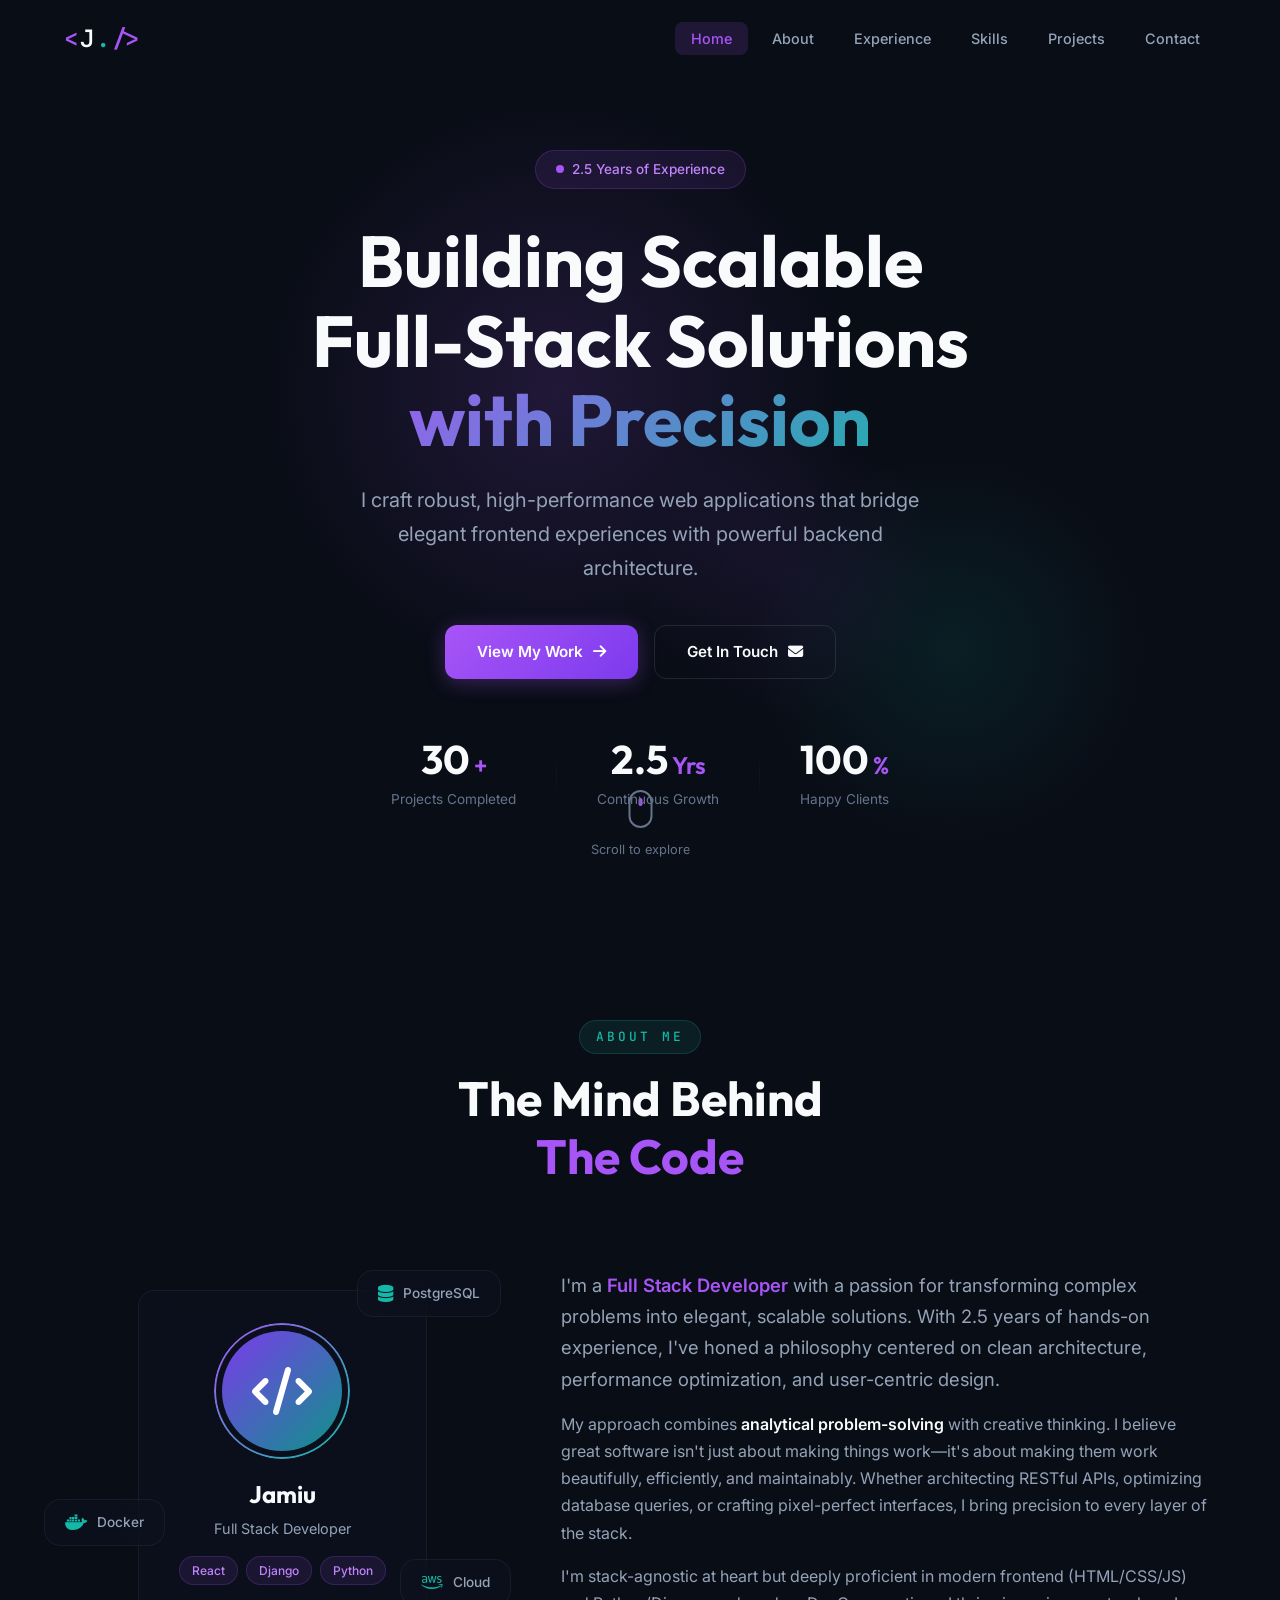
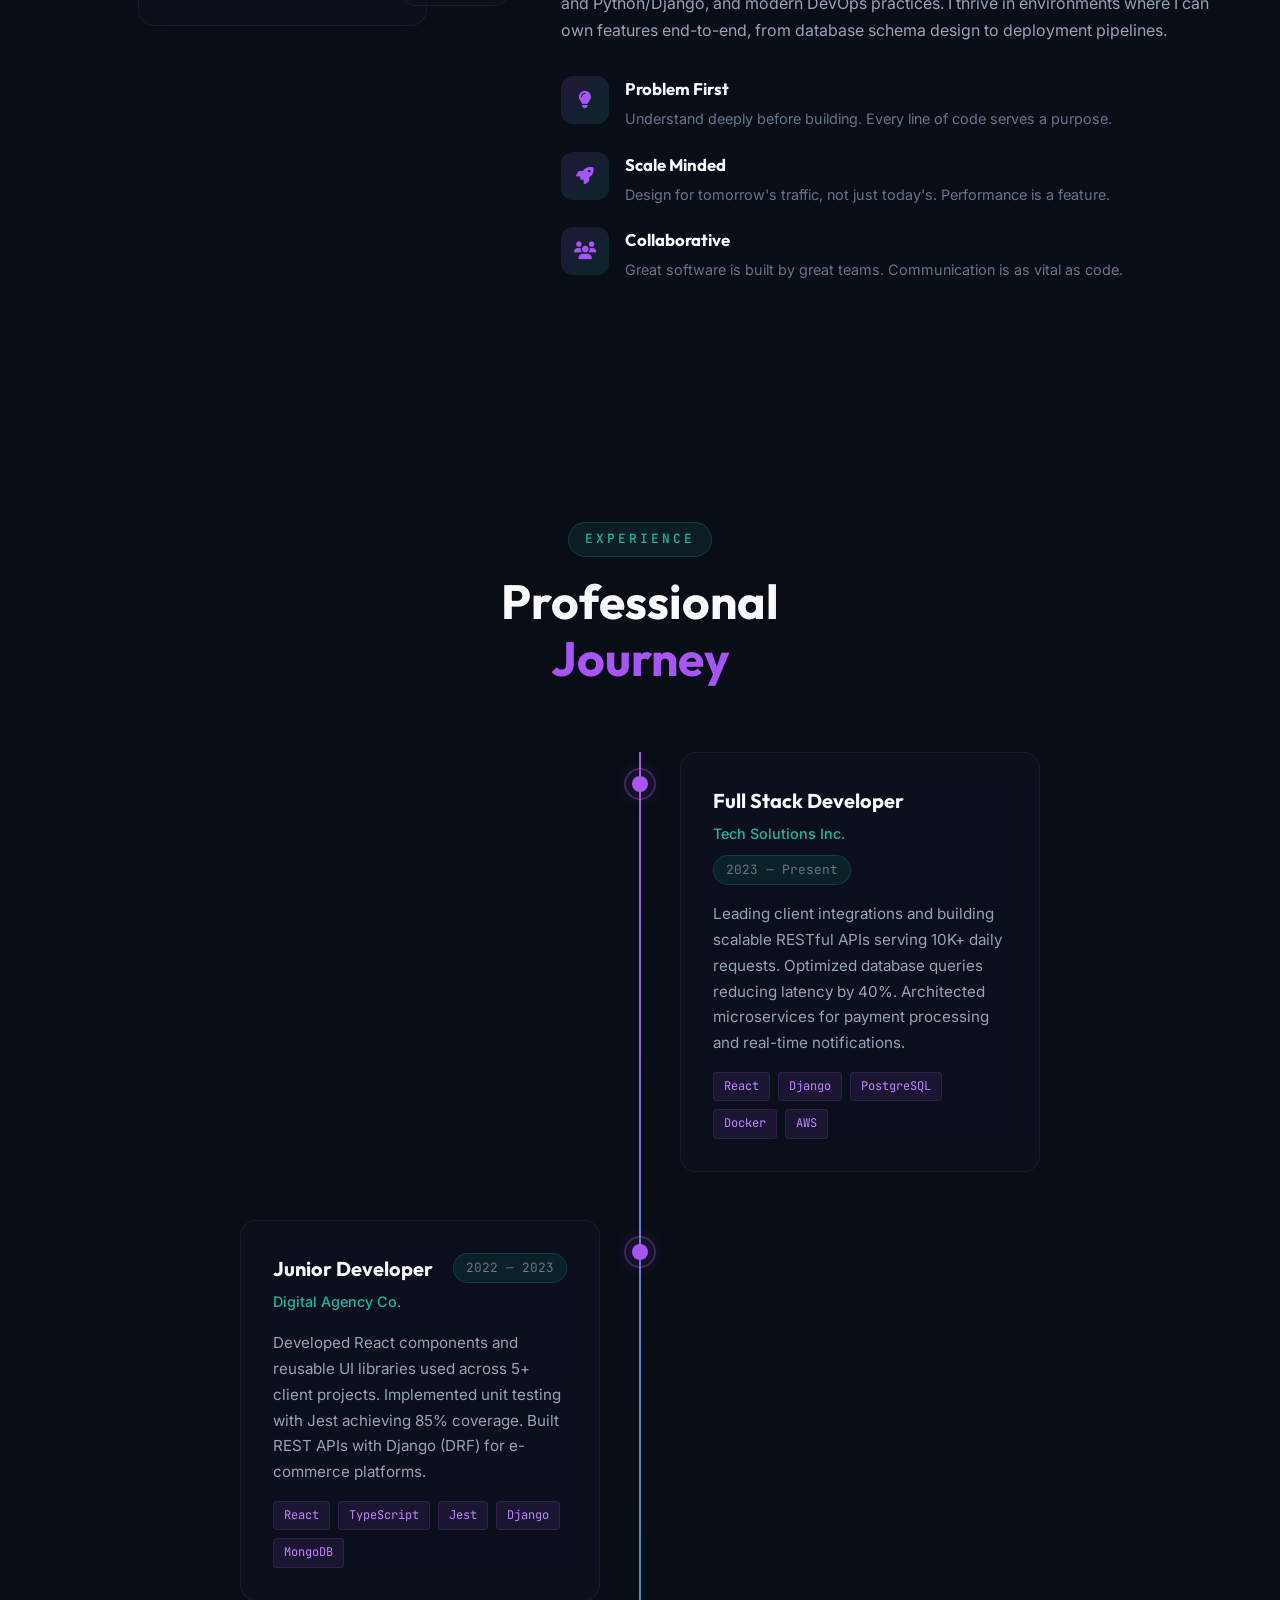
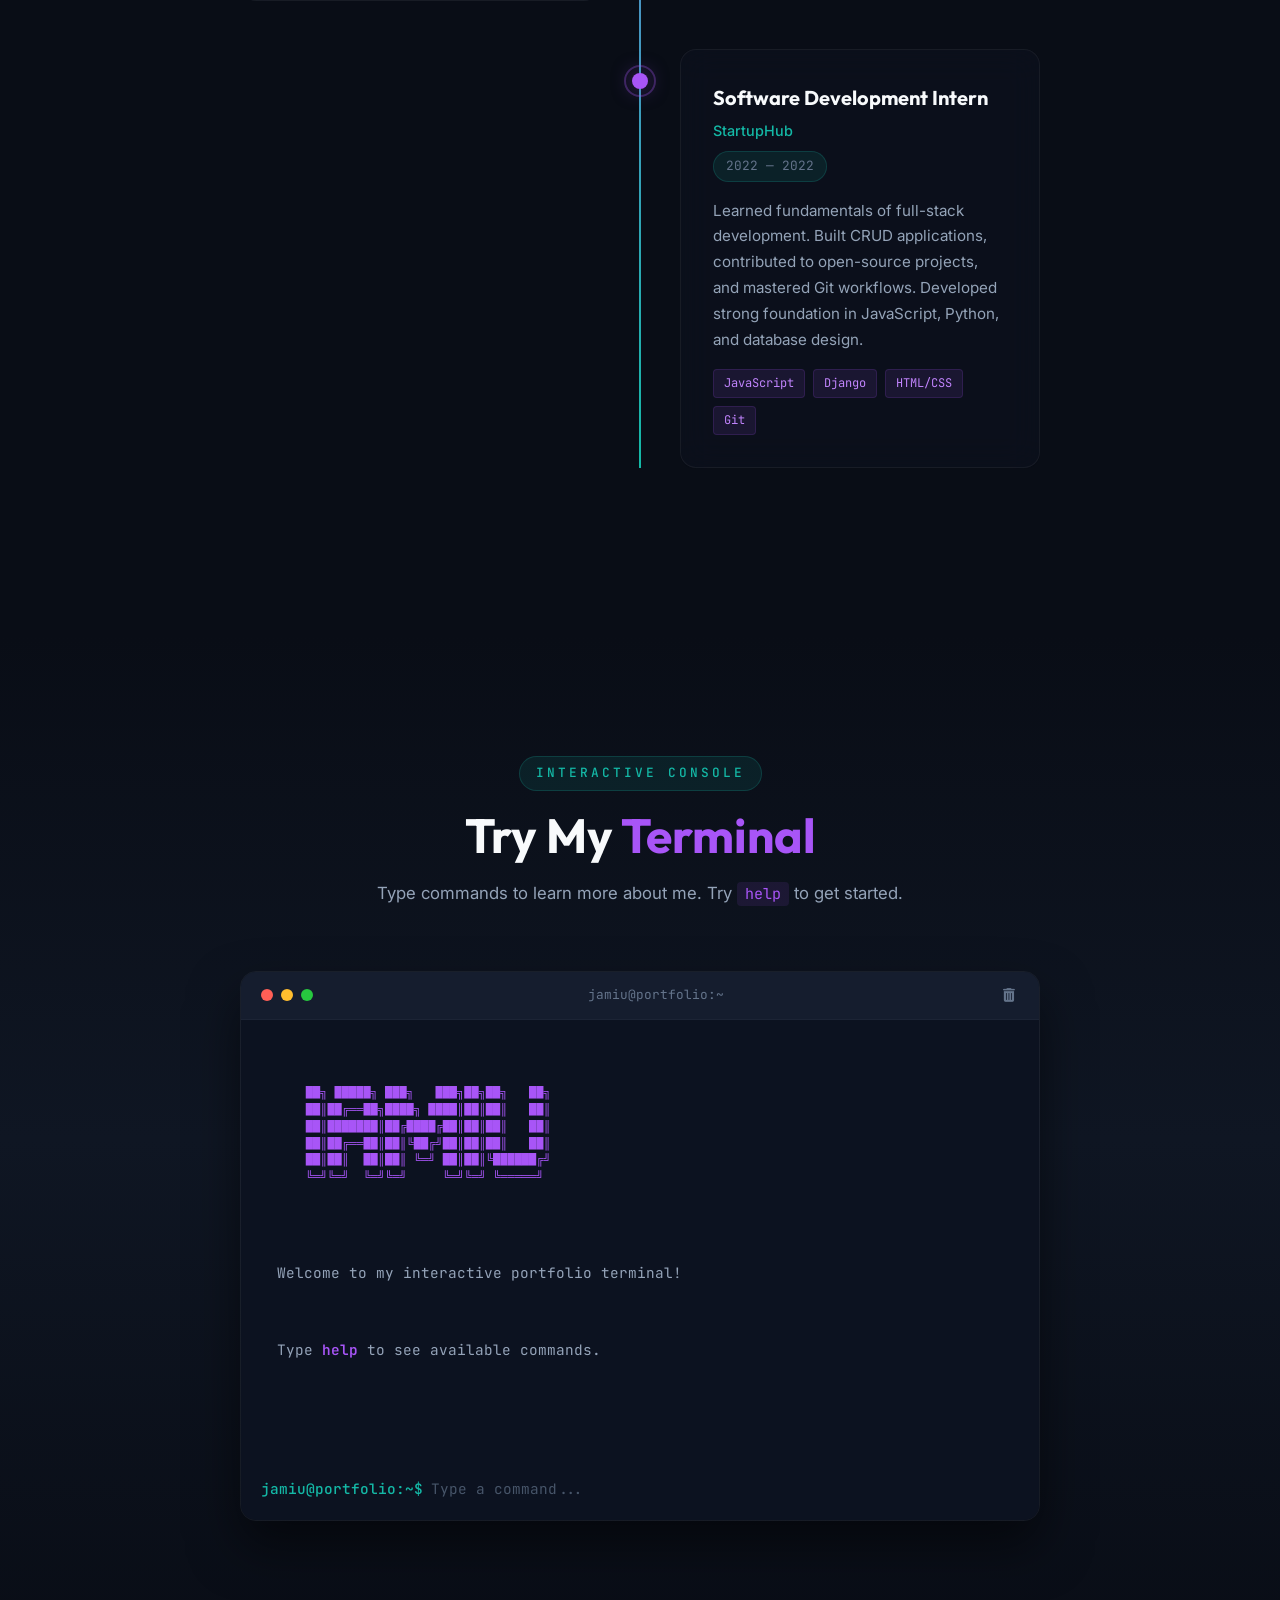
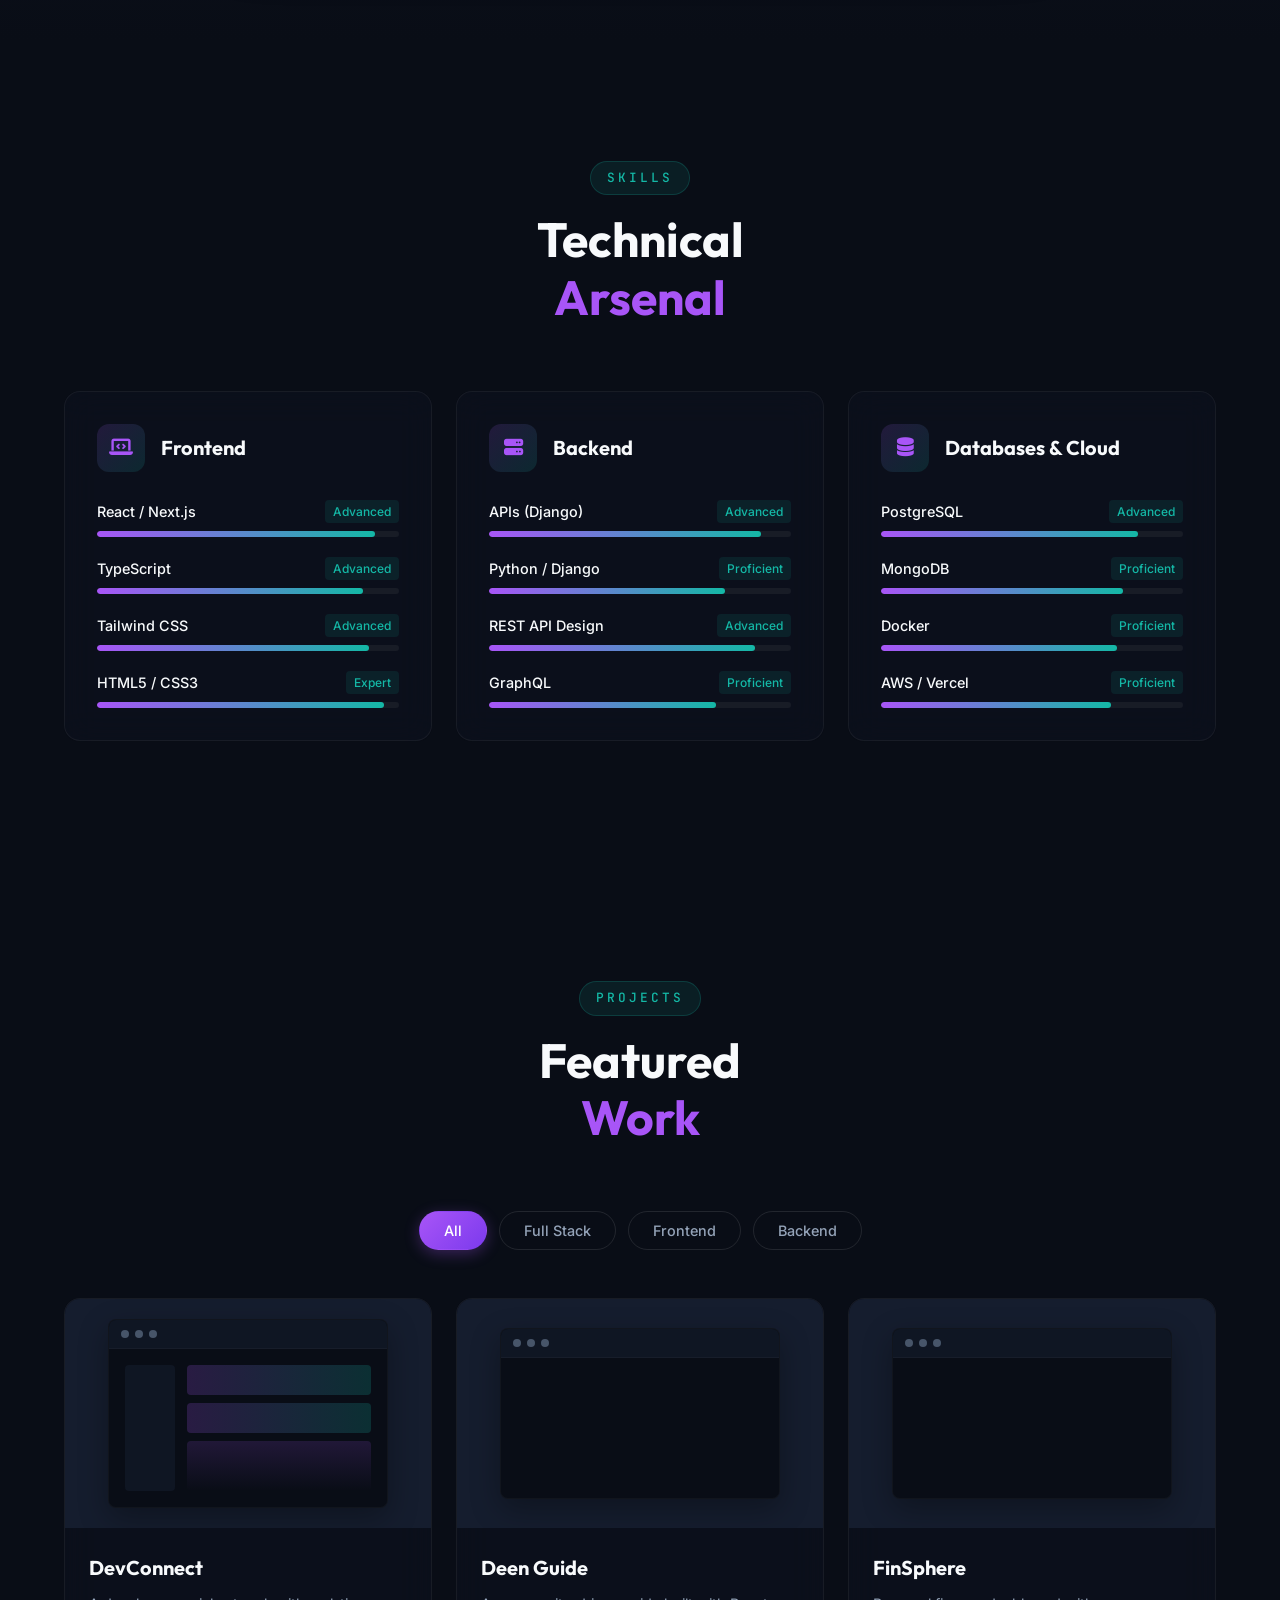
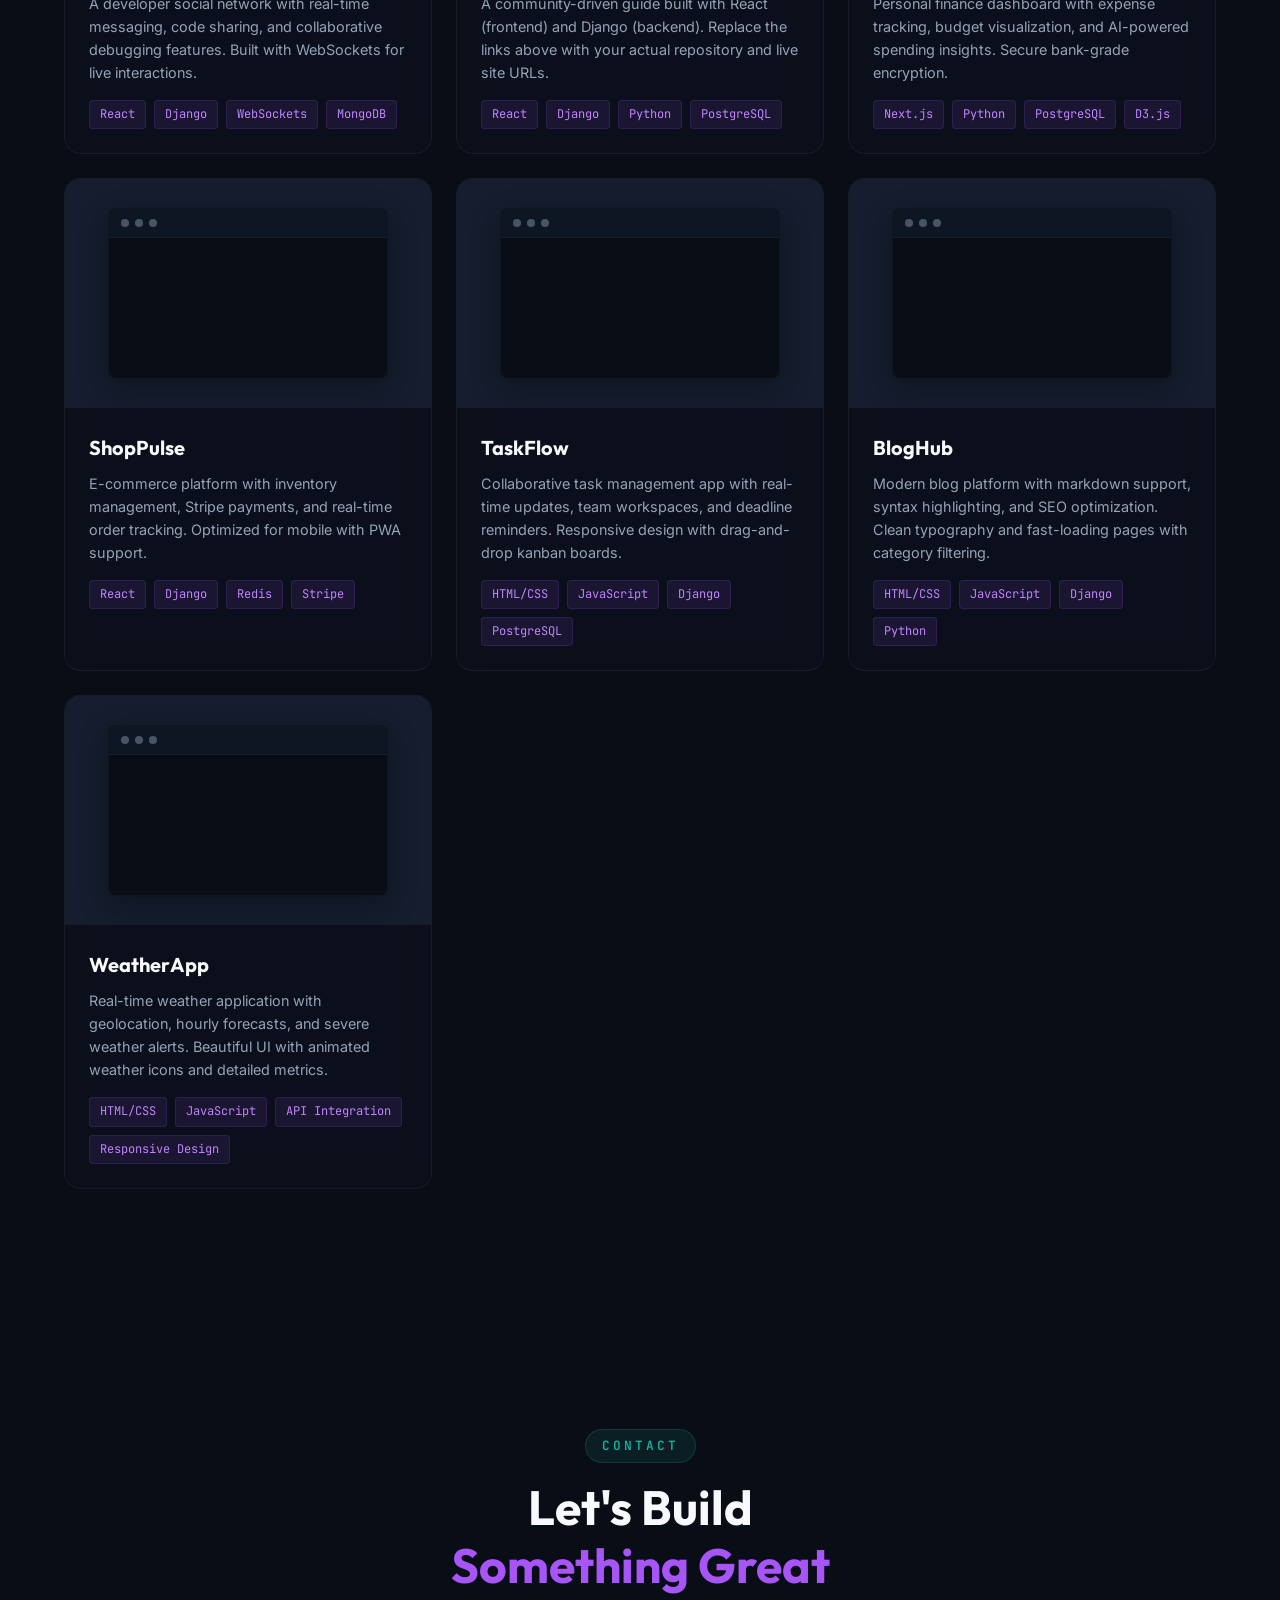
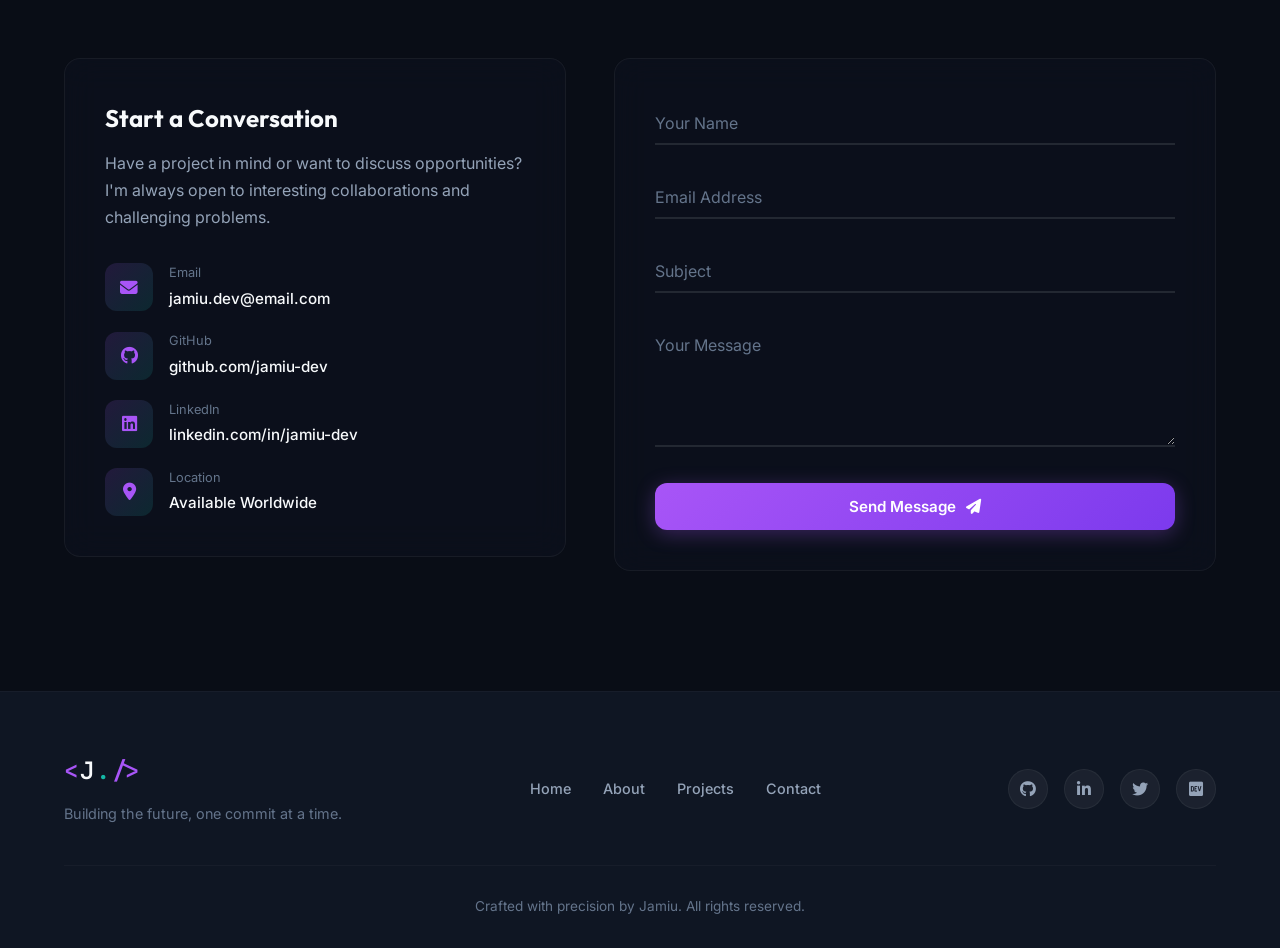
==== commit ec36738f: "Add portfolio site with TaskFlow, BlogHub, and WeatherApp projects" ====
--- a/index.html
+++ b/index.html
@@ -1,739 +1,897 @@
-<!DOCTYPE html>
-<html lang="en">
-<head>
-    <meta charset="UTF-8">
-    <meta name="viewport" content="width=device-width, initial-scale=1.0">
-    <title>Jamiu — Full Stack Developer</title>
-    <link rel="preconnect" href="https://fonts.googleapis.com">
-    <link rel="preconnect" href="https://fonts.gstatic.com" crossorigin>
-    <link href="https://fonts.googleapis.com/css2?family=Inter:wght@300;400;500;600;700&family=JetBrains+Mono:wght@400;500;600&family=Outfit:wght@400;500;600;700;800&display=swap" rel="stylesheet">
-    <link rel="stylesheet" href="https://cdnjs.cloudflare.com/ajax/libs/font-awesome/6.5.1/css/all.min.css">
-    <link rel="stylesheet" href="index.css">
-<base target="_blank">
-</head>
-<body>
-    <!-- Floating Navigation -->
-    <nav class="navbar" id="navbar">
-        <div class="nav-container">
-            <a href="#home" class="nav-logo">
-                <span class="logo-bracket">&lt;</span>J<span class="logo-dot">.</span><span class="logo-bracket">/&gt;</span>
-            </a>
-            <button class="nav-toggle" id="navToggle" aria-label="Toggle navigation">
-                <span class="hamburger"></span>
-            </button>
-            <ul class="nav-menu" id="navMenu">
-                <li><a href="#home" class="nav-link active" data-section="home">Home</a></li>
-                <li><a href="#about" class="nav-link" data-section="about">About</a></li>
-                <li><a href="#experience" class="nav-link" data-section="experience">Experience</a></li>
-                <li><a href="#skills" class="nav-link" data-section="skills">Skills</a></li>
-                <li><a href="#projects" class="nav-link" data-section="projects">Projects</a></li>
-                <li><a href="#contact" class="nav-link" data-section="contact">Contact</a></li>
-            </ul>
-        </div>
-    </nav>
-
-    <!-- Hero Section -->
-    <header class="hero" id="home">
-        <div class="hero-glow"></div>
-        <div class="hero-glow hero-glow-2"></div>
-        <div class="hero-glow hero-glow-3"></div>
-        <div class="hero-content">
-            <div class="hero-badge">
-                <span class="badge-dot"></span>
-                <span>2.5 Years of Experience</span>
-            </div>
-            <h1 class="hero-title">
-                <span class="title-line">Building Scalable</span>
-                <span class="title-line">Full-Stack Solutions</span>
-                <span class="title-line accent">with Precision</span>
-            </h1>
-            <p class="hero-subtitle">
-                I craft robust, high-performance web applications that bridge elegant frontend experiences with powerful backend architecture.
-            </p>
-            <div class="hero-cta">
-                <a href="#projects" class="btn btn-primary">
-                    <span>View My Work</span>
-                    <i class="fas fa-arrow-right"></i>
-                </a>
-                <a href="#contact" class="btn btn-secondary">
-                    <span>Get In Touch</span>
-                    <i class="fas fa-envelope"></i>
-                </a>
-            </div>
-            <div class="hero-stats">
-                <div class="stat-item">
-                    <span class="stat-number" data-target="30">0</span>
-                    <span class="stat-suffix">+</span>
-                    <span class="stat-label">Projects Completed</span>
-                </div>
-                <div class="stat-divider"></div>
-                <div class="stat-item">
-                    <span class="stat-number" data-target="2.5">0</span>
-                    <span class="stat-suffix">Yrs</span>
-                    <span class="stat-label">Continuous Growth</span>
-                </div>
-                <div class="stat-divider"></div>
-                <div class="stat-item">
-                    <span class="stat-number" data-target="100">0</span>
-                    <span class="stat-suffix">%</span>
-                    <span class="stat-label">Happy Clients</span>
-                </div>
-            </div>
-        </div>
-        <div class="scroll-indicator">
-            <div class="scroll-mouse">
-                <div class="scroll-wheel"></div>
-            </div>
-            <span>Scroll to explore</span>
-        </div>
-    </header>
-
-    <!-- About Section -->
-    <section class="section about" id="about">
-        <div class="container">
-            <div class="section-header">
-                <span class="section-tag">About Me</span>
-                <h2 class="section-title">The Mind Behind<br><span class="accent">The Code</span></h2>
-            </div>
-            <div class="about-grid">
-                <div class="about-visual">
-                    <div class="about-card glass">
-                        <div class="about-avatar">
-                            <div class="avatar-ring"></div>
-                            <div class="avatar-inner">
-                                <i class="fas fa-code"></i>
-                            </div>
-                        </div>
-                        <div class="about-info">
-                            <h3>Jamiu</h3>
-                            <p>Full Stack Developer</p>
-                            <div class="about-tags">
-                                <span class="tag">React</span>
-                                <span class="tag">Node.js</span>
-                                <span class="tag">Python</span>
-                            </div>
-                        </div>
-                    </div>
-                    <div class="about-float-card float-1 glass">
-                        <i class="fas fa-database"></i>
-                        <span>PostgreSQL</span>
-                    </div>
-                    <div class="about-float-card float-2 glass">
-                        <i class="fab fa-docker"></i>
-                        <span>Docker</span>
-                    </div>
-                    <div class="about-float-card float-3 glass">
-                        <i class="fab fa-aws"></i>
-                        <span>Cloud</span>
-                    </div>
-                </div>
-                <div class="about-text">
-                    <p class="about-lead">
-                        I'm a <span class="highlight">Full Stack Developer</span> with a passion for transforming complex problems into elegant, scalable solutions. With 2.5 years of hands-on experience, I've honed a philosophy centered on clean architecture, performance optimization, and user-centric design.
-                    </p>
-                    <p>
-                        My approach combines <strong>analytical problem-solving</strong> with creative thinking. I believe great software isn't just about making things work—it's about making them work beautifully, efficiently, and maintainably. Whether architecting RESTful APIs, optimizing database queries, or crafting pixel-perfect React components, I bring precision to every layer of the stack.
-                    </p>
-                    <p>
-                        I'm stack-agnostic at heart but deeply proficient in the <strong>MERN ecosystem</strong>, Python/Django, and modern DevOps practices. I thrive in environments where I can own features end-to-end, from database schema design to deployment pipelines.
-                    </p>
-                    <div class="about-philosophy">
-                        <div class="philosophy-item">
-                            <div class="philosophy-icon">
-                                <i class="fas fa-lightbulb"></i>
-                            </div>
-                            <div>
-                                <h4>Problem First</h4>
-                                <p>Understand deeply before building. Every line of code serves a purpose.</p>
-                            </div>
-                        </div>
-                        <div class="philosophy-item">
-                            <div class="philosophy-icon">
-                                <i class="fas fa-rocket"></i>
-                            </div>
-                            <div>
-                                <h4>Scale Minded</h4>
-                                <p>Design for tomorrow's traffic, not just today's. Performance is a feature.</p>
-                            </div>
-                        </div>
-                        <div class="philosophy-item">
-                            <div class="philosophy-icon">
-                                <i class="fas fa-users"></i>
-                            </div>
-                            <div>
-                                <h4>Collaborative</h4>
-                                <p>Great software is built by great teams. Communication is as vital as code.</p>
-                            </div>
-                        </div>
-                    </div>
-                </div>
-            </div>
-        </div>
-    </section>
-
-    <!-- Experience Section -->
-    <section class="section experience" id="experience">
-        <div class="container">
-            <div class="section-header">
-                <span class="section-tag">Experience</span>
-                <h2 class="section-title">Professional<br><span class="accent">Journey</span></h2>
-            </div>
-            <div class="timeline">
-                <div class="timeline-line"></div>
-
-                <div class="timeline-item" data-aos="fade-right">
-                    <div class="timeline-marker">
-                        <div class="marker-dot"></div>
-                        <div class="marker-ring"></div>
-                    </div>
-                    <div class="timeline-content glass">
-                        <div class="timeline-header">
-                            <div class="timeline-role">
-                                <h3>Full Stack Developer</h3>
-                                <span class="timeline-company">Tech Solutions Inc.</span>
-                            </div>
-                            <span class="timeline-date">2023 — Present</span>
-                        </div>
-                        <p class="timeline-desc">
-                            Leading client integrations and building scalable RESTful APIs serving 10K+ daily requests. Optimized database queries reducing latency by 40%. Architected microservices for payment processing and real-time notifications.
-                        </p>
-                        <div class="timeline-tech">
-                            <span class="tech-tag">React</span>
-                            <span class="tech-tag">Node.js</span>
-                            <span class="tech-tag">PostgreSQL</span>
-                            <span class="tech-tag">Docker</span>
-                            <span class="tech-tag">AWS</span>
-                        </div>
-                    </div>
-                </div>
-
-                <div class="timeline-item" data-aos="fade-left">
-                    <div class="timeline-marker">
-                        <div class="marker-dot"></div>
-                        <div class="marker-ring"></div>
-                    </div>
-                    <div class="timeline-content glass">
-                        <div class="timeline-header">
-                            <div class="timeline-role">
-                                <h3>Junior Developer</h3>
-                                <span class="timeline-company">Digital Agency Co.</span>
-                            </div>
-                            <span class="timeline-date">2022 — 2023</span>
-                        </div>
-                        <p class="timeline-desc">
-                            Developed React components and reusable UI libraries used across 5+ client projects. Implemented unit testing with Jest achieving 85% coverage. Built REST APIs with Node.js/Express for e-commerce platforms.
-                        </p>
-                        <div class="timeline-tech">
-                            <span class="tech-tag">React</span>
-                            <span class="tech-tag">TypeScript</span>
-                            <span class="tech-tag">Jest</span>
-                            <span class="tech-tag">Express</span>
-                            <span class="tech-tag">MongoDB</span>
-                        </div>
-                    </div>
-                </div>
-
-                <div class="timeline-item" data-aos="fade-right">
-                    <div class="timeline-marker">
-                        <div class="marker-dot"></div>
-                        <div class="marker-ring"></div>
-                    </div>
-                    <div class="timeline-content glass">
-                        <div class="timeline-header">
-                            <div class="timeline-role">
-                                <h3>Software Development Intern</h3>
-                                <span class="timeline-company">StartupHub</span>
-                            </div>
-                            <span class="timeline-date">2022 — 2022</span>
-                        </div>
-                        <p class="timeline-desc">
-                            Learned fundamentals of full-stack development. Built CRUD applications, contributed to open-source projects, and mastered Git workflows. Developed strong foundation in JavaScript, Node.js, and database design.
-                        </p>
-                        <div class="timeline-tech">
-                            <span class="tech-tag">JavaScript</span>
-                            <span class="tech-tag">Node.js</span>
-                            <span class="tech-tag">HTML/CSS</span>
-                            <span class="tech-tag">Git</span>
-                        </div>
-                    </div>
-                </div>
-            </div>
-        </div>
-    </section>
-
-    <!-- Interactive Terminal Section -->
-    <section class="section terminal-section" id="terminal">
-        <div class="container">
-            <div class="section-header">
-                <span class="section-tag">Interactive Console</span>
-                <h2 class="section-title">Try My <span class="accent">Terminal</span></h2>
-                <p class="section-subtitle">Type commands to learn more about me. Try <code>help</code> to get started.</p>
-            </div>
-            <div class="terminal-wrapper">
-                <div class="terminal-header">
-                    <div class="terminal-buttons">
-                        <span class="term-btn close"></span>
-                        <span class="term-btn minimize"></span>
-                        <span class="term-btn maximize"></span>
-                    </div>
-                    <div class="terminal-title">jamiu@portfolio:~</div>
-                    <div class="terminal-actions">
-                        <button class="term-action" id="termClear" title="Clear">
-                            <i class="fas fa-trash-alt"></i>
-                        </button>
-                    </div>
-                </div>
-                <div class="terminal-body" id="terminalBody">
-                    <div class="terminal-output" id="terminalOutput">
-                        <div class="term-line">
-                            <span class="term-prompt">jamiu@portfolio:~$</span>
-                            <span class="term-cmd">welcome</span>
-                        </div>
-                        <div class="term-response">
-                            <div class="term-welcome">
-                                <pre>
-    ██╗ █████╗ ███╗   ███╗██╗██╗   ██╗
-    ██║██╔══██╗████╗ ████║██║██║   ██║
-    ██║███████║██╔████╔██║██║██║   ██║
-    ██║██╔══██║██║╚██╔╝██║██║██║   ██║
-    ██║██║  ██║██║ ╚═╝ ██║██║╚██████╔╝
-    ╚═╝╚═╝  ╚═╝╚═╝     ╚═╝╚═╝ ╚═════╝ 
-                                </pre>
-                                <p>Welcome to my interactive portfolio terminal!</p>
-                                <p>Type <span class="term-highlight">help</span> to see available commands.</p>
-                            </div>
-                        </div>
-                    </div>
-                    <div class="terminal-input-line">
-                        <span class="term-prompt">jamiu@portfolio:~$</span>
-                        <input type="text" class="terminal-input" id="terminalInput" autocomplete="off" spellcheck="false" placeholder="Type a command...">
-                    </div>
-                </div>
-            </div>
-        </div>
-    </section>
-
-    <!-- Skills Section -->
-    <section class="section skills" id="skills">
-        <div class="container">
-            <div class="section-header">
-                <span class="section-tag">Skills</span>
-                <h2 class="section-title">Technical<br><span class="accent">Arsenal</span></h2>
-            </div>
-            <div class="skills-grid">
-                <div class="skill-category glass">
-                    <div class="skill-category-header">
-                        <div class="skill-icon">
-                            <i class="fas fa-laptop-code"></i>
-                        </div>
-                        <h3>Frontend</h3>
-                    </div>
-                    <div class="skill-list">
-                        <div class="skill-item">
-                            <div class="skill-info">
-                                <span class="skill-name">React / Next.js</span>
-                                <span class="skill-level">Advanced</span>
-                            </div>
-                            <div class="skill-bar">
-                                <div class="skill-progress" data-width="92"></div>
-                            </div>
-                        </div>
-                        <div class="skill-item">
-                            <div class="skill-info">
-                                <span class="skill-name">TypeScript</span>
-                                <span class="skill-level">Advanced</span>
-                            </div>
-                            <div class="skill-bar">
-                                <div class="skill-progress" data-width="88"></div>
-                            </div>
-                        </div>
-                        <div class="skill-item">
-                            <div class="skill-info">
-                                <span class="skill-name">Tailwind CSS</span>
-                                <span class="skill-level">Advanced</span>
-                            </div>
-                            <div class="skill-bar">
-                                <div class="skill-progress" data-width="90"></div>
-                            </div>
-                        </div>
-                        <div class="skill-item">
-                            <div class="skill-info">
-                                <span class="skill-name">HTML5 / CSS3</span>
-                                <span class="skill-level">Expert</span>
-                            </div>
-                            <div class="skill-bar">
-                                <div class="skill-progress" data-width="95"></div>
-                            </div>
-                        </div>
-                    </div>
-                </div>
-
-                <div class="skill-category glass">
-                    <div class="skill-category-header">
-                        <div class="skill-icon">
-                            <i class="fas fa-server"></i>
-                        </div>
-                        <h3>Backend</h3>
-                    </div>
-                    <div class="skill-list">
-                        <div class="skill-item">
-                            <div class="skill-info">
-                                <span class="skill-name">Node.js / Express</span>
-                                <span class="skill-level">Advanced</span>
-                            </div>
-                            <div class="skill-bar">
-                                <div class="skill-progress" data-width="90"></div>
-                            </div>
-                        </div>
-                        <div class="skill-item">
-                            <div class="skill-info">
-                                <span class="skill-name">Python / Django</span>
-                                <span class="skill-level">Proficient</span>
-                            </div>
-                            <div class="skill-bar">
-                                <div class="skill-progress" data-width="78"></div>
-                            </div>
-                        </div>
-                        <div class="skill-item">
-                            <div class="skill-info">
-                                <span class="skill-name">REST API Design</span>
-                                <span class="skill-level">Advanced</span>
-                            </div>
-                            <div class="skill-bar">
-                                <div class="skill-progress" data-width="88"></div>
-                            </div>
-                        </div>
-                        <div class="skill-item">
-                            <div class="skill-info">
-                                <span class="skill-name">GraphQL</span>
-                                <span class="skill-level">Proficient</span>
-                            </div>
-                            <div class="skill-bar">
-                                <div class="skill-progress" data-width="75"></div>
-                            </div>
-                        </div>
-                    </div>
-                </div>
-
-                <div class="skill-category glass">
-                    <div class="skill-category-header">
-                        <div class="skill-icon">
-                            <i class="fas fa-database"></i>
-                        </div>
-                        <h3>Databases & Cloud</h3>
-                    </div>
-                    <div class="skill-list">
-                        <div class="skill-item">
-                            <div class="skill-info">
-                                <span class="skill-name">PostgreSQL</span>
-                                <span class="skill-level">Advanced</span>
-                            </div>
-                            <div class="skill-bar">
-                                <div class="skill-progress" data-width="85"></div>
-                            </div>
-                        </div>
-                        <div class="skill-item">
-                            <div class="skill-info">
-                                <span class="skill-name">MongoDB</span>
-                                <span class="skill-level">Proficient</span>
-                            </div>
-                            <div class="skill-bar">
-                                <div class="skill-progress" data-width="80"></div>
-                            </div>
-                        </div>
-                        <div class="skill-item">
-                            <div class="skill-info">
-                                <span class="skill-name">Docker</span>
-                                <span class="skill-level">Proficient</span>
-                            </div>
-                            <div class="skill-bar">
-                                <div class="skill-progress" data-width="78"></div>
-                            </div>
-                        </div>
-                        <div class="skill-item">
-                            <div class="skill-info">
-                                <span class="skill-name">AWS / Vercel</span>
-                                <span class="skill-level">Proficient</span>
-                            </div>
-                            <div class="skill-bar">
-                                <div class="skill-progress" data-width="76"></div>
-                            </div>
-                        </div>
-                    </div>
-                </div>
-            </div>
-        </div>
-    </section>
-
-    <!-- Projects Section -->
-    <section class="section projects" id="projects">
-        <div class="container">
-            <div class="section-header">
-                <span class="section-tag">Projects</span>
-                <h2 class="section-title">Featured<br><span class="accent">Work</span></h2>
-            </div>
-            <div class="projects-filter">
-                <button class="filter-btn active" data-filter="all">All</button>
-                <button class="filter-btn" data-filter="fullstack">Full Stack</button>
-                <button class="filter-btn" data-filter="frontend">Frontend</button>
-                <button class="filter-btn" data-filter="backend">Backend</button>
-            </div>
-            <div class="projects-grid">
-                <article class="project-card glass" data-category="fullstack">
-                    <div class="project-image">
-                        <div class="project-mockup">
-                            <div class="mockup-browser">
-                                <div class="mockup-header">
-                                    <span class="mockup-dot"></span>
-                                    <span class="mockup-dot"></span>
-                                    <span class="mockup-dot"></span>
-                                </div>
-                                <div class="mockup-body">
-                                    <div class="mockup-sidebar"></div>
-                                    <div class="mockup-main">
-                                        <div class="mockup-card"></div>
-                                        <div class="mockup-card"></div>
-                                        <div class="mockup-chart"></div>
-                                    </div>
-                                </div>
-                            </div>
-                        </div>
-                        <div class="project-overlay">
-                            <div class="project-links">
-                                <a href="#" class="project-link" title="View Code">
-                                    <i class="fab fa-github"></i>
-                                </a>
-                                <a href="#" class="project-link" title="Live Demo">
-                                    <i class="fas fa-external-link-alt"></i>
-                                </a>
-                            </div>
-                        </div>
-                    </div>
-                    <div class="project-info">
-                        <h3>DevConnect</h3>
-                        <p>A developer social network with real-time messaging, code sharing, and collaborative debugging features. Built with WebSockets for live interactions.</p>
-                        <div class="project-tech">
-                            <span>React</span>
-                            <span>Node.js</span>
-                            <span>Socket.io</span>
-                            <span>MongoDB</span>
-                        </div>
-                    </div>
-                </article>
-
-                <article class="project-card glass" data-category="fullstack">
-                    <div class="project-image">
-                        <div class="project-mockup">
-                            <div class="mockup-browser">
-                                <div class="mockup-header">
-                                    <span class="mockup-dot"></span>
-                                    <span class="mockup-dot"></span>
-                                    <span class="mockup-dot"></span>
-                                </div>
-                                <div class="mockup-body mockup-finance">
-                                    <div class="mockup-stats">
-                                        <div class="mockup-stat"></div>
-                                        <div class="mockup-stat"></div>
-                                        <div class="mockup-stat"></div>
-                                    </div>
-                                    <div class="mockup-graph"></div>
-                                    <div class="mockup-table">
-                                        <div class="mockup-row"></div>
-                                        <div class="mockup-row"></div>
-                                        <div class="mockup-row"></div>
-                                    </div>
-                                </div>
-                            </div>
-                        </div>
-                        <div class="project-overlay">
-                            <div class="project-links">
-                                <a href="#" class="project-link" title="View Code">
-                                    <i class="fab fa-github"></i>
-                                </a>
-                                <a href="#" class="project-link" title="Live Demo">
-                                    <i class="fas fa-external-link-alt"></i>
-                                </a>
-                            </div>
-                        </div>
-                    </div>
-                    <div class="project-info">
-                        <h3>FinSphere</h3>
-                        <p>Personal finance dashboard with expense tracking, budget visualization, and AI-powered spending insights. Secure bank-grade encryption.</p>
-                        <div class="project-tech">
-                            <span>Next.js</span>
-                            <span>Python</span>
-                            <span>PostgreSQL</span>
-                            <span>D3.js</span>
-                        </div>
-                    </div>
-                </article>
-
-                <article class="project-card glass" data-category="fullstack">
-                    <div class="project-image">
-                        <div class="project-mockup">
-                            <div class="mockup-browser">
-                                <div class="mockup-header">
-                                    <span class="mockup-dot"></span>
-                                    <span class="mockup-dot"></span>
-                                    <span class="mockup-dot"></span>
-                                </div>
-                                <div class="mockup-body mockup-shop">
-                                    <div class="mockup-hero"></div>
-                                    <div class="mockup-products">
-                                        <div class="mockup-product"></div>
-                                        <div class="mockup-product"></div>
-                                        <div class="mockup-product"></div>
-                                    </div>
-                                </div>
-                            </div>
-                        </div>
-                        <div class="project-overlay">
-                            <div class="project-links">
-                                <a href="#" class="project-link" title="View Code">
-                                    <i class="fab fa-github"></i>
-                                </a>
-                                <a href="#" class="project-link" title="Live Demo">
-                                    <i class="fas fa-external-link-alt"></i>
-                                </a>
-                            </div>
-                        </div>
-                    </div>
-                    <div class="project-info">
-                        <h3>ShopPulse</h3>
-                        <p>E-commerce platform with inventory management, Stripe payments, and real-time order tracking. Optimized for mobile with PWA support.</p>
-                        <div class="project-tech">
-                            <span>React</span>
-                            <span>Node.js</span>
-                            <span>Redis</span>
-                            <span>Stripe</span>
-                        </div>
-                    </div>
-                </article>
-            </div>
-        </div>
-    </section>
-
-    <!-- Contact Section -->
-    <section class="section contact" id="contact">
-        <div class="container">
-            <div class="section-header">
-                <span class="section-tag">Contact</span>
-                <h2 class="section-title">Let's Build<br><span class="accent">Something Great</span></h2>
-            </div>
-            <div class="contact-grid">
-                <div class="contact-info">
-                    <div class="contact-card glass">
-                        <h3>Start a Conversation</h3>
-                        <p>Have a project in mind or want to discuss opportunities? I'm always open to interesting collaborations and challenging problems.</p>
-                        <div class="contact-methods">
-                            <div class="contact-method">
-                                <div class="contact-icon">
-                                    <i class="fas fa-envelope"></i>
-                                </div>
-                                <div>
-                                    <span class="contact-label">Email</span>
-                                    <a href="mailto:jamiu.dev@email.com" class="contact-value">jamiu.dev@email.com</a>
-                                </div>
-                            </div>
-                            <div class="contact-method">
-                                <div class="contact-icon">
-                                    <i class="fab fa-github"></i>
-                                </div>
-                                <div>
-                                    <span class="contact-label">GitHub</span>
-                                    <a href="#" class="contact-value">github.com/jamiu-dev</a>
-                                </div>
-                            </div>
-                            <div class="contact-method">
-                                <div class="contact-icon">
-                                    <i class="fab fa-linkedin"></i>
-                                </div>
-                                <div>
-                                    <span class="contact-label">LinkedIn</span>
-                                    <a href="#" class="contact-value">linkedin.com/in/jamiu-dev</a>
-                                </div>
-                            </div>
-                            <div class="contact-method">
-                                <div class="contact-icon">
-                                    <i class="fas fa-map-marker-alt"></i>
-                                </div>
-                                <div>
-                                    <span class="contact-label">Location</span>
-                                    <span class="contact-value">Available Worldwide</span>
-                                </div>
-                            </div>
-                        </div>
-                    </div>
-                </div>
-                <div class="contact-form-wrapper">
-                    <form class="contact-form glass" id="contactForm">
-                        <div class="form-group">
-                            <input type="text" id="name" required>
-                            <label for="name">Your Name</label>
-                            <span class="form-line"></span>
-                        </div>
-                        <div class="form-group">
-                            <input type="email" id="email" required>
-                            <label for="email">Email Address</label>
-                            <span class="form-line"></span>
-                        </div>
-                        <div class="form-group">
-                            <input type="text" id="subject" required>
-                            <label for="subject">Subject</label>
-                            <span class="form-line"></span>
-                        </div>
-                        <div class="form-group">
-                            <textarea id="message" rows="5" required></textarea>
-                            <label for="message">Your Message</label>
-                            <span class="form-line"></span>
-                        </div>
-                        <button type="submit" class="btn btn-primary btn-full">
-                            <span>Send Message</span>
-                            <i class="fas fa-paper-plane"></i>
-                        </button>
-                    </form>
-                </div>
-            </div>
-        </div>
-    </section>
-
-    <!-- Footer -->
-    <footer class="footer">
-        <div class="container">
-            <div class="footer-content">
-                <div class="footer-brand">
-                    <a href="#home" class="footer-logo">
-                        <span class="logo-bracket">&lt;</span>J<span class="logo-dot">.</span><span class="logo-bracket">/&gt;</span>
-                    </a>
-                    <p>Building the future, one commit at a time.</p>
-                </div>
-                <div class="footer-links">
-                    <a href="#home">Home</a>
-                    <a href="#about">About</a>
-                    <a href="#projects">Projects</a>
-                    <a href="#contact">Contact</a>
-                </div>
-                <div class="footer-social">
-                    <a href="#" aria-label="GitHub"><i class="fab fa-github"></i></a>
-                    <a href="#" aria-label="LinkedIn"><i class="fab fa-linkedin-in"></i></a>
-                    <a href="#" aria-label="Twitter"><i class="fab fa-twitter"></i></a>
-                    <a href="#" aria-label="Dev.to"><i class="fab fa-dev"></i></a>
-                </div>
-            </div>
-            <div class="footer-bottom">
-                <p> Crafted with precision by Jamiu. All rights reserved.</p>
-            </div>
-        </div>
-    </footer>
-
-    <!-- Toast Notification -->
-    <div class="toast" id="toast">
-        <div class="toast-content">
-            <i class="fas fa-check-circle"></i>
-            <span id="toastMessage">Message sent successfully!</span>
-        </div>
-    </div>
-
-    <script src="index.js"></script>
-</body>
-</html>+<!DOCTYPE html>
+<html lang="en">
+<head>
+    <meta charset="UTF-8">
+    <meta name="viewport" content="width=device-width, initial-scale=1.0">
+    <title>Jamiu — Full Stack Developer</title>
+    <link rel="preconnect" href="https://fonts.googleapis.com">
+    <link rel="preconnect" href="https://fonts.gstatic.com" crossorigin>
+    <link href="https://fonts.googleapis.com/css2?family=Inter:wght@300;400;500;600;700&family=JetBrains+Mono:wght@400;500;600&family=Outfit:wght@400;500;600;700;800&display=swap" rel="stylesheet">
+    <link rel="stylesheet" href="https://cdnjs.cloudflare.com/ajax/libs/font-awesome/6.5.1/css/all.min.css">
+    <link rel="stylesheet" href="index.css">
+<base target="_blank">
+</head>
+<body>
+    <!-- Floating Navigation -->
+    <nav class="navbar" id="navbar">
+        <div class="nav-container">
+            <a href="#home" class="nav-logo">
+                <span class="logo-bracket">&lt;</span>J<span class="logo-dot">.</span><span class="logo-bracket">/&gt;</span>
+            </a>
+            <button class="nav-toggle" id="navToggle" aria-label="Toggle navigation">
+                <span class="hamburger"></span>
+            </button>
+            <ul class="nav-menu" id="navMenu">
+                <li><a href="#home" class="nav-link active" data-section="home">Home</a></li>
+                <li><a href="#about" class="nav-link" data-section="about">About</a></li>
+                <li><a href="#experience" class="nav-link" data-section="experience">Experience</a></li>
+                <li><a href="#skills" class="nav-link" data-section="skills">Skills</a></li>
+                <li><a href="#projects" class="nav-link" data-section="projects">Projects</a></li>
+                <li><a href="#contact" class="nav-link" data-section="contact">Contact</a></li>
+            </ul>
+        </div>
+    </nav>
+
+    <!-- Hero Section -->
+    <header class="hero" id="home">
+        <div class="hero-glow"></div>
+        <div class="hero-glow hero-glow-2"></div>
+        <div class="hero-glow hero-glow-3"></div>
+        <div class="hero-content">
+            <div class="hero-badge">
+                <span class="badge-dot"></span>
+                <span>2.5 Years of Experience</span>
+            </div>
+            <h1 class="hero-title">
+                <span class="title-line">Building Scalable</span>
+                <span class="title-line">Full-Stack Solutions</span>
+                <span class="title-line accent">with Precision</span>
+            </h1>
+            <p class="hero-subtitle">
+                I craft robust, high-performance web applications that bridge elegant frontend experiences with powerful backend architecture.
+            </p>
+            <div class="hero-cta">
+                <a href="#projects" class="btn btn-primary">
+                    <span>View My Work</span>
+                    <i class="fas fa-arrow-right"></i>
+                </a>
+                <a href="#contact" class="btn btn-secondary">
+                    <span>Get In Touch</span>
+                    <i class="fas fa-envelope"></i>
+                </a>
+            </div>
+            <div class="hero-stats">
+                <div class="stat-item">
+                    <span class="stat-number" data-target="30">0</span>
+                    <span class="stat-suffix">+</span>
+                    <span class="stat-label">Projects Completed</span>
+                </div>
+                <div class="stat-divider"></div>
+                <div class="stat-item">
+                    <span class="stat-number" data-target="2.5">0</span>
+                    <span class="stat-suffix">Yrs</span>
+                    <span class="stat-label">Continuous Growth</span>
+                </div>
+                <div class="stat-divider"></div>
+                <div class="stat-item">
+                    <span class="stat-number" data-target="100">0</span>
+                    <span class="stat-suffix">%</span>
+                    <span class="stat-label">Happy Clients</span>
+                </div>
+            </div>
+        </div>
+        <div class="scroll-indicator">
+            <div class="scroll-mouse">
+                <div class="scroll-wheel"></div>
+            </div>
+            <span>Scroll to explore</span>
+        </div>
+    </header>
+
+    <!-- About Section -->
+    <section class="section about" id="about">
+        <div class="container">
+            <div class="section-header">
+                <span class="section-tag">About Me</span>
+                <h2 class="section-title">The Mind Behind<br><span class="accent">The Code</span></h2>
+            </div>
+            <div class="about-grid">
+                <div class="about-visual">
+                    <div class="about-card glass">
+                        <div class="about-avatar">
+                            <div class="avatar-ring"></div>
+                            <div class="avatar-inner">
+                                <i class="fas fa-code"></i>
+                            </div>
+                        </div>
+                        <div class="about-info">
+                            <h3>Jamiu</h3>
+                            <p>Full Stack Developer</p>
+                            <div class="about-tags">
+                                <span class="tag">React</span>
+                                <span class="tag">Django</span>
+                                <span class="tag">Python</span>
+                            </div>
+                        </div>
+                    </div>
+                    <div class="about-float-card float-1 glass">
+                        <i class="fas fa-database"></i>
+                        <span>PostgreSQL</span>
+                    </div>
+                    <div class="about-float-card float-2 glass">
+                        <i class="fab fa-docker"></i>
+                        <span>Docker</span>
+                    </div>
+                    <div class="about-float-card float-3 glass">
+                        <i class="fab fa-aws"></i>
+                        <span>Cloud</span>
+                    </div>
+                </div>
+                <div class="about-text">
+                    <p class="about-lead">
+                        I'm a <span class="highlight">Full Stack Developer</span> with a passion for transforming complex problems into elegant, scalable solutions. With 2.5 years of hands-on experience, I've honed a philosophy centered on clean architecture, performance optimization, and user-centric design.
+                    </p>
+                    <p>
+                        My approach combines <strong>analytical problem-solving</strong> with creative thinking. I believe great software isn't just about making things work—it's about making them work beautifully, efficiently, and maintainably. Whether architecting RESTful APIs, optimizing database queries, or crafting pixel-perfect interfaces, I bring precision to every layer of the stack.
+                    </p>
+                    <p>
+                        I'm stack-agnostic at heart but deeply proficient in modern frontend (HTML/CSS/JS) and Python/Django, and modern DevOps practices. I thrive in environments where I can own features end-to-end, from database schema design to deployment pipelines.
+                    </p>
+                    <div class="about-philosophy">
+                        <div class="philosophy-item">
+                            <div class="philosophy-icon">
+                                <i class="fas fa-lightbulb"></i>
+                            </div>
+                            <div>
+                                <h4>Problem First</h4>
+                                <p>Understand deeply before building. Every line of code serves a purpose.</p>
+                            </div>
+                        </div>
+                        <div class="philosophy-item">
+                            <div class="philosophy-icon">
+                                <i class="fas fa-rocket"></i>
+                            </div>
+                            <div>
+                                <h4>Scale Minded</h4>
+                                <p>Design for tomorrow's traffic, not just today's. Performance is a feature.</p>
+                            </div>
+                        </div>
+                        <div class="philosophy-item">
+                            <div class="philosophy-icon">
+                                <i class="fas fa-users"></i>
+                            </div>
+                            <div>
+                                <h4>Collaborative</h4>
+                                <p>Great software is built by great teams. Communication is as vital as code.</p>
+                            </div>
+                        </div>
+                    </div>
+                </div>
+            </div>
+        </div>
+    </section>
+
+    <!-- Experience Section -->
+    <section class="section experience" id="experience">
+        <div class="container">
+            <div class="section-header">
+                <span class="section-tag">Experience</span>
+                <h2 class="section-title">Professional<br><span class="accent">Journey</span></h2>
+            </div>
+            <div class="timeline">
+                <div class="timeline-line"></div>
+
+                <div class="timeline-item" data-aos="fade-right">
+                    <div class="timeline-marker">
+                        <div class="marker-dot"></div>
+                        <div class="marker-ring"></div>
+                    </div>
+                    <div class="timeline-content glass">
+                        <div class="timeline-header">
+                            <div class="timeline-role">
+                                <h3>Full Stack Developer</h3>
+                                <span class="timeline-company">Tech Solutions Inc.</span>
+                            </div>
+                            <span class="timeline-date">2023 — Present</span>
+                        </div>
+                        <p class="timeline-desc">
+                            Leading client integrations and building scalable RESTful APIs serving 10K+ daily requests. Optimized database queries reducing latency by 40%. Architected microservices for payment processing and real-time notifications.
+                        </p>
+                        <div class="timeline-tech">
+                            <span class="tech-tag">React</span>
+                            <span class="tech-tag">Django</span>
+                            <span class="tech-tag">PostgreSQL</span>
+                            <span class="tech-tag">Docker</span>
+                            <span class="tech-tag">AWS</span>
+                        </div>
+                    </div>
+                </div>
+
+                <div class="timeline-item" data-aos="fade-left">
+                    <div class="timeline-marker">
+                        <div class="marker-dot"></div>
+                        <div class="marker-ring"></div>
+                    </div>
+                    <div class="timeline-content glass">
+                        <div class="timeline-header">
+                            <div class="timeline-role">
+                                <h3>Junior Developer</h3>
+                                <span class="timeline-company">Digital Agency Co.</span>
+                            </div>
+                            <span class="timeline-date">2022 — 2023</span>
+                        </div>
+                        <p class="timeline-desc">
+                            Developed React components and reusable UI libraries used across 5+ client projects. Implemented unit testing with Jest achieving 85% coverage. Built REST APIs with Django (DRF) for e-commerce platforms.
+                        </p>
+                        <div class="timeline-tech">
+                            <span class="tech-tag">React</span>
+                            <span class="tech-tag">TypeScript</span>
+                            <span class="tech-tag">Jest</span>
+                            <span class="tech-tag">Django</span>
+                            <span class="tech-tag">MongoDB</span>
+                        </div>
+                    </div>
+                </div>
+
+                <div class="timeline-item" data-aos="fade-right">
+                    <div class="timeline-marker">
+                        <div class="marker-dot"></div>
+                        <div class="marker-ring"></div>
+                    </div>
+                    <div class="timeline-content glass">
+                        <div class="timeline-header">
+                            <div class="timeline-role">
+                                <h3>Software Development Intern</h3>
+                                <span class="timeline-company">StartupHub</span>
+                            </div>
+                            <span class="timeline-date">2022 — 2022</span>
+                        </div>
+                        <p class="timeline-desc">
+                            Learned fundamentals of full-stack development. Built CRUD applications, contributed to open-source projects, and mastered Git workflows. Developed strong foundation in JavaScript, Python, and database design.
+                        </p>
+                        <div class="timeline-tech">
+                            <span class="tech-tag">JavaScript</span>
+                            <span class="tech-tag">Django</span>
+                            <span class="tech-tag">HTML/CSS</span>
+                            <span class="tech-tag">Git</span>
+                        </div>
+                    </div>
+                </div>
+            </div>
+        </div>
+    </section>
+
+    <!-- Interactive Terminal Section -->
+    <section class="section terminal-section" id="terminal">
+        <div class="container">
+            <div class="section-header">
+                <span class="section-tag">Interactive Console</span>
+                <h2 class="section-title">Try My <span class="accent">Terminal</span></h2>
+                <p class="section-subtitle">Type commands to learn more about me. Try <code>help</code> to get started.</p>
+            </div>
+            <div class="terminal-wrapper">
+                <div class="terminal-header">
+                    <div class="terminal-buttons">
+                        <span class="term-btn close"></span>
+                        <span class="term-btn minimize"></span>
+                        <span class="term-btn maximize"></span>
+                    </div>
+                    <div class="terminal-title">jamiu@portfolio:~</div>
+                    <div class="terminal-actions">
+                        <button class="term-action" id="termClear" title="Clear">
+                            <i class="fas fa-trash-alt"></i>
+                        </button>
+                    </div>
+                </div>
+                <div class="terminal-body" id="terminalBody">
+                    <div class="terminal-output" id="terminalOutput">
+                        <div class="term-line">
+                            <span class="term-prompt">jamiu@portfolio:~$</span>
+                            <span class="term-cmd">welcome</span>
+                        </div>
+                        <div class="term-response">
+                            <div class="term-welcome">
+                                <pre>
+    ██╗ █████╗ ███╗   ███╗██╗██╗   ██╗
+    ██║██╔══██╗████╗ ████║██║██║   ██║
+    ██║███████║██╔████╔██║██║██║   ██║
+    ██║██╔══██║██║╚██╔╝██║██║██║   ██║
+    ██║██║  ██║██║ ╚═╝ ██║██║╚██████╔╝
+    ╚═╝╚═╝  ╚═╝╚═╝     ╚═╝╚═╝ ╚═════╝ 
+                                </pre>
+                                <p>Welcome to my interactive portfolio terminal!</p>
+                                <p>Type <span class="term-highlight">help</span> to see available commands.</p>
+                            </div>
+                        </div>
+                    </div>
+                    <div class="terminal-input-line">
+                        <span class="term-prompt">jamiu@portfolio:~$</span>
+                        <input type="text" class="terminal-input" id="terminalInput" autocomplete="off" spellcheck="false" placeholder="Type a command...">
+                    </div>
+                </div>
+            </div>
+        </div>
+    </section>
+
+    <!-- Skills Section -->
+    <section class="section skills" id="skills">
+        <div class="container">
+            <div class="section-header">
+                <span class="section-tag">Skills</span>
+                <h2 class="section-title">Technical<br><span class="accent">Arsenal</span></h2>
+            </div>
+            <div class="skills-grid">
+                <div class="skill-category glass">
+                    <div class="skill-category-header">
+                        <div class="skill-icon">
+                            <i class="fas fa-laptop-code"></i>
+                        </div>
+                        <h3>Frontend</h3>
+                    </div>
+                    <div class="skill-list">
+                        <div class="skill-item">
+                            <div class="skill-info">
+                                <span class="skill-name">React / Next.js</span>
+                                <span class="skill-level">Advanced</span>
+                            </div>
+                            <div class="skill-bar">
+                                <div class="skill-progress" data-width="92"></div>
+                            </div>
+                        </div>
+                        <div class="skill-item">
+                            <div class="skill-info">
+                                <span class="skill-name">TypeScript</span>
+                                <span class="skill-level">Advanced</span>
+                            </div>
+                            <div class="skill-bar">
+                                <div class="skill-progress" data-width="88"></div>
+                            </div>
+                        </div>
+                        <div class="skill-item">
+                            <div class="skill-info">
+                                <span class="skill-name">Tailwind CSS</span>
+                                <span class="skill-level">Advanced</span>
+                            </div>
+                            <div class="skill-bar">
+                                <div class="skill-progress" data-width="90"></div>
+                            </div>
+                        </div>
+                        <div class="skill-item">
+                            <div class="skill-info">
+                                <span class="skill-name">HTML5 / CSS3</span>
+                                <span class="skill-level">Expert</span>
+                            </div>
+                            <div class="skill-bar">
+                                <div class="skill-progress" data-width="95"></div>
+                            </div>
+                        </div>
+                    </div>
+                </div>
+
+                <div class="skill-category glass">
+                    <div class="skill-category-header">
+                        <div class="skill-icon">
+                            <i class="fas fa-server"></i>
+                        </div>
+                        <h3>Backend</h3>
+                    </div>
+                    <div class="skill-list">
+                        <div class="skill-item">
+                            <div class="skill-info">
+                                <span class="skill-name">APIs (Django)</span>
+                                <span class="skill-level">Advanced</span>
+                            </div>
+                            <div class="skill-bar">
+                                <div class="skill-progress" data-width="90"></div>
+                            </div>
+                        </div>
+                        <div class="skill-item">
+                            <div class="skill-info">
+                                <span class="skill-name">Python / Django</span>
+                                <span class="skill-level">Proficient</span>
+                            </div>
+                            <div class="skill-bar">
+                                <div class="skill-progress" data-width="78"></div>
+                            </div>
+                        </div>
+                        <div class="skill-item">
+                            <div class="skill-info">
+                                <span class="skill-name">REST API Design</span>
+                                <span class="skill-level">Advanced</span>
+                            </div>
+                            <div class="skill-bar">
+                                <div class="skill-progress" data-width="88"></div>
+                            </div>
+                        </div>
+                        <div class="skill-item">
+                            <div class="skill-info">
+                                <span class="skill-name">GraphQL</span>
+                                <span class="skill-level">Proficient</span>
+                            </div>
+                            <div class="skill-bar">
+                                <div class="skill-progress" data-width="75"></div>
+                            </div>
+                        </div>
+                    </div>
+                </div>
+
+                <div class="skill-category glass">
+                    <div class="skill-category-header">
+                        <div class="skill-icon">
+                            <i class="fas fa-database"></i>
+                        </div>
+                        <h3>Databases & Cloud</h3>
+                    </div>
+                    <div class="skill-list">
+                        <div class="skill-item">
+                            <div class="skill-info">
+                                <span class="skill-name">PostgreSQL</span>
+                                <span class="skill-level">Advanced</span>
+                            </div>
+                            <div class="skill-bar">
+                                <div class="skill-progress" data-width="85"></div>
+                            </div>
+                        </div>
+                        <div class="skill-item">
+                            <div class="skill-info">
+                                <span class="skill-name">MongoDB</span>
+                                <span class="skill-level">Proficient</span>
+                            </div>
+                            <div class="skill-bar">
+                                <div class="skill-progress" data-width="80"></div>
+                            </div>
+                        </div>
+                        <div class="skill-item">
+                            <div class="skill-info">
+                                <span class="skill-name">Docker</span>
+                                <span class="skill-level">Proficient</span>
+                            </div>
+                            <div class="skill-bar">
+                                <div class="skill-progress" data-width="78"></div>
+                            </div>
+                        </div>
+                        <div class="skill-item">
+                            <div class="skill-info">
+                                <span class="skill-name">AWS / Vercel</span>
+                                <span class="skill-level">Proficient</span>
+                            </div>
+                            <div class="skill-bar">
+                                <div class="skill-progress" data-width="76"></div>
+                            </div>
+                        </div>
+                    </div>
+                </div>
+            </div>
+        </div>
+    </section>
+
+    <!-- Projects Section -->
+    <section class="section projects" id="projects">
+        <div class="container">
+            <div class="section-header">
+                <span class="section-tag">Projects</span>
+                <h2 class="section-title">Featured<br><span class="accent">Work</span></h2>
+            </div>
+            <div class="projects-filter">
+                <button class="filter-btn active" data-filter="all">All</button>
+                <button class="filter-btn" data-filter="fullstack">Full Stack</button>
+                <button class="filter-btn" data-filter="frontend">Frontend</button>
+                <button class="filter-btn" data-filter="backend">Backend</button>
+            </div>
+            <div class="projects-grid">
+                <article class="project-card glass" data-category="fullstack">
+                    <div class="project-image">
+                        <div class="project-mockup">
+                            <div class="mockup-browser">
+                                <div class="mockup-header">
+                                    <span class="mockup-dot"></span>
+                                    <span class="mockup-dot"></span>
+                                    <span class="mockup-dot"></span>
+                                </div>
+                                <div class="mockup-body">
+                                    <div class="mockup-sidebar"></div>
+                                    <div class="mockup-main">
+                                        <div class="mockup-card"></div>
+                                        <div class="mockup-card"></div>
+                                        <div class="mockup-chart"></div>
+                                    </div>
+                                </div>
+                            </div>
+                        </div>
+                        <div class="project-overlay">
+                            <div class="project-links">
+                                <a href="#" class="project-link" title="View Code">
+                                    <i class="fab fa-github"></i>
+                                </a>
+                                <a href="#" class="project-link" title="Live Demo">
+                                    <i class="fas fa-external-link-alt"></i>
+                                </a>
+                            </div>
+                        </div>
+                    </div>
+                    <div class="project-info">
+                        <h3>DevConnect</h3>
+                        <p>A developer social network with real-time messaging, code sharing, and collaborative debugging features. Built with WebSockets for live interactions.</p>
+                        <div class="project-tech">
+                            <span>React</span>
+                            <span>Django</span>
+                            <span>WebSockets</span>
+                            <span>MongoDB</span>
+                        </div>
+                    </div>
+                </article>
+                <article class="project-card glass" data-category="fullstack">
+                    <div class="project-image">
+                        <div class="project-mockup">
+                            <div class="mockup-browser">
+                                <div class="mockup-header">
+                                    <span class="mockup-dot"></span>
+                                    <span class="mockup-dot"></span>
+                                    <span class="mockup-dot"></span>
+                                </div>
+                                <div class="mockup-body mockup-deen">
+                                    <div class="mockup-hero"></div>
+                                    <div class="mockup-cards">
+                                        <div class="mockup-card"></div>
+                                        <div class="mockup-card"></div>
+                                    </div>
+                                </div>
+                            </div>
+                        </div>
+                        <div class="project-overlay">
+                            <div class="project-links">
+                                <a href="https://github.com/jamiu-dev/deen_guide" class="project-link" title="View Code">
+                                    <i class="fab fa-github"></i>
+                                </a>
+                                <a href="https://jamiu654.github.io/Deen_Guide/" class="project-link" title="Live Demo">
+                                    <i class="fas fa-external-link-alt"></i>
+                                </a>
+                            </div>
+                        </div>
+                    </div>
+                    <div class="project-info">
+                        <h3>Deen Guide</h3>
+                        <p>A community-driven guide built with React (frontend) and Django (backend). Replace the links above with your actual repository and live site URLs.</p>
+                        <div class="project-tech">
+                            <span>React</span>
+                            <span>Django</span>
+                            <span>Python</span>
+                            <span>PostgreSQL</span>
+                        </div>
+                    </div>
+                </article>
+
+                <article class="project-card glass" data-category="fullstack">
+                    <div class="project-image">
+                        <div class="project-mockup">
+                            <div class="mockup-browser">
+                                <div class="mockup-header">
+                                    <span class="mockup-dot"></span>
+                                    <span class="mockup-dot"></span>
+                                    <span class="mockup-dot"></span>
+                                </div>
+                                <div class="mockup-body mockup-finance">
+                                    <div class="mockup-stats">
+                                        <div class="mockup-stat"></div>
+                                        <div class="mockup-stat"></div>
+                                        <div class="mockup-stat"></div>
+                                    </div>
+                                    <div class="mockup-graph"></div>
+                                    <div class="mockup-table">
+                                        <div class="mockup-row"></div>
+                                        <div class="mockup-row"></div>
+                                        <div class="mockup-row"></div>
+                                    </div>
+                                </div>
+                            </div>
+                        </div>
+                        <div class="project-overlay">
+                            <div class="project-links">
+                                <a href="#" class="project-link" title="View Code">
+                                    <i class="fab fa-github"></i>
+                                </a>
+                                <a href="#" class="project-link" title="Live Demo">
+                                    <i class="fas fa-external-link-alt"></i>
+                                </a>
+                            </div>
+                        </div>
+                    </div>
+                    <div class="project-info">
+                        <h3>FinSphere</h3>
+                        <p>Personal finance dashboard with expense tracking, budget visualization, and AI-powered spending insights. Secure bank-grade encryption.</p>
+                        <div class="project-tech">
+                            <span>Next.js</span>
+                            <span>Python</span>
+                            <span>PostgreSQL</span>
+                            <span>D3.js</span>
+                        </div>
+                    </div>
+                </article>
+
+                <article class="project-card glass" data-category="fullstack">
+                    <div class="project-image">
+                        <div class="project-mockup">
+                            <div class="mockup-browser">
+                                <div class="mockup-header">
+                                    <span class="mockup-dot"></span>
+                                    <span class="mockup-dot"></span>
+                                    <span class="mockup-dot"></span>
+                                </div>
+                                <div class="mockup-body mockup-shop">
+                                    <div class="mockup-hero"></div>
+                                    <div class="mockup-products">
+                                        <div class="mockup-product"></div>
+                                        <div class="mockup-product"></div>
+                                        <div class="mockup-product"></div>
+                                    </div>
+                                </div>
+                            </div>
+                        </div>
+                        <div class="project-overlay">
+                            <div class="project-links">
+                                <a href="#" class="project-link" title="View Code">
+                                    <i class="fab fa-github"></i>
+                                </a>
+                                <a href="#" class="project-link" title="Live Demo">
+                                    <i class="fas fa-external-link-alt"></i>
+                                </a>
+                            </div>
+                        </div>
+                    </div>
+                    <div class="project-info">
+                        <h3>ShopPulse</h3>
+                        <p>E-commerce platform with inventory management, Stripe payments, and real-time order tracking. Optimized for mobile with PWA support.</p>
+                        <div class="project-tech">
+                            <span>React</span>
+                            <span>Django</span>
+                            <span>Redis</span>
+                            <span>Stripe</span>
+                        </div>
+                    </div>
+                </article>
+
+                <article class="project-card glass" data-category="fullstack">
+                    <div class="project-image">
+                        <div class="project-mockup">
+                            <div class="mockup-browser">
+                                <div class="mockup-header">
+                                    <span class="mockup-dot"></span>
+                                    <span class="mockup-dot"></span>
+                                    <span class="mockup-dot"></span>
+                                </div>
+                                <div class="mockup-body mockup-task">
+                                    <div class="mockup-list"></div>
+                                    <div class="mockup-list"></div>
+                                    <div class="mockup-list"></div>
+                                    <div class="mockup-button"></div>
+                                </div>
+                            </div>
+                        </div>
+                        <div class="project-overlay">
+                            <div class="project-links">
+                                <a href="https://github.com/jamiu-dev/taskflow" class="project-link" title="View Code">
+                                    <i class="fab fa-github"></i>
+                                </a>
+                                <a href="./projects/taskflow" class="project-link" title="Live Demo">
+                                    <i class="fas fa-external-link-alt"></i>
+                                </a>
+                            </div>
+                        </div>
+                    </div>
+                    <div class="project-info">
+                        <h3>TaskFlow</h3>
+                        <p>Collaborative task management app with real-time updates, team workspaces, and deadline reminders. Responsive design with drag-and-drop kanban boards.</p>
+                        <div class="project-tech">
+                            <span>HTML/CSS</span>
+                            <span>JavaScript</span>
+                            <span>Django</span>
+                            <span>PostgreSQL</span>
+                        </div>
+                    </div>
+                </article>
+
+                <article class="project-card glass" data-category="frontend">
+                    <div class="project-image">
+                        <div class="project-mockup">
+                            <div class="mockup-browser">
+                                <div class="mockup-header">
+                                    <span class="mockup-dot"></span>
+                                    <span class="mockup-dot"></span>
+                                    <span class="mockup-dot"></span>
+                                </div>
+                                <div class="mockup-body mockup-blog">
+                                    <div class="mockup-hero-blog"></div>
+                                    <div class="mockup-article"></div>
+                                    <div class="mockup-article"></div>
+                                </div>
+                            </div>
+                        </div>
+                        <div class="project-overlay">
+                            <div class="project-links">
+                                <a href="https://github.com/jamiu-dev/bloghub" class="project-link" title="View Code">
+                                    <i class="fab fa-github"></i>
+                                </a>
+                                <a href="./projects/bloghub" class="project-link" title="Live Demo">
+                                    <i class="fas fa-external-link-alt"></i>
+                                </a>
+                            </div>
+                        </div>
+                    </div>
+                    <div class="project-info">
+                        <h3>BlogHub</h3>
+                        <p>Modern blog platform with markdown support, syntax highlighting, and SEO optimization. Clean typography and fast-loading pages with category filtering.</p>
+                        <div class="project-tech">
+                            <span>HTML/CSS</span>
+                            <span>JavaScript</span>
+                            <span>Django</span>
+                            <span>Python</span>
+                        </div>
+                    </div>
+                </article>
+
+                <article class="project-card glass" data-category="frontend">
+                    <div class="project-image">
+                        <div class="project-mockup">
+                            <div class="mockup-browser">
+                                <div class="mockup-header">
+                                    <span class="mockup-dot"></span>
+                                    <span class="mockup-dot"></span>
+                                    <span class="mockup-dot"></span>
+                                </div>
+                                <div class="mockup-body mockup-weather">
+                                    <div class="mockup-weather-display"></div>
+                                    <div class="mockup-forecast"></div>
+                                    <div class="mockup-forecast"></div>
+                                </div>
+                            </div>
+                        </div>
+                        <div class="project-overlay">
+                            <div class="project-links">
+                                <a href="https://github.com/jamiu-dev/weatherapp" class="project-link" title="View Code">
+                                    <i class="fab fa-github"></i>
+                                </a>
+                                <a href="./projects/weatherapp" class="project-link" title="Live Demo">
+                                    <i class="fas fa-external-link-alt"></i>
+                                </a>
+                            </div>
+                        </div>
+                    </div>
+                    <div class="project-info">
+                        <h3>WeatherApp</h3>
+                        <p>Real-time weather application with geolocation, hourly forecasts, and severe weather alerts. Beautiful UI with animated weather icons and detailed metrics.</p>
+                        <div class="project-tech">
+                            <span>HTML/CSS</span>
+                            <span>JavaScript</span>
+                            <span>API Integration</span>
+                            <span>Responsive Design</span>
+                        </div>
+                    </div>
+                </article>
+            </div>
+        </div>
+    </section>
+
+    <!-- Contact Section -->
+    <section class="section contact" id="contact">
+        <div class="container">
+            <div class="section-header">
+                <span class="section-tag">Contact</span>
+                <h2 class="section-title">Let's Build<br><span class="accent">Something Great</span></h2>
+            </div>
+            <div class="contact-grid">
+                <div class="contact-info">
+                    <div class="contact-card glass">
+                        <h3>Start a Conversation</h3>
+                        <p>Have a project in mind or want to discuss opportunities? I'm always open to interesting collaborations and challenging problems.</p>
+                        <div class="contact-methods">
+                            <div class="contact-method">
+                                <div class="contact-icon">
+                                    <i class="fas fa-envelope"></i>
+                                </div>
+                                <div>
+                                    <span class="contact-label">Email</span>
+                                    <a href="mailto:jamiu.dev@email.com" class="contact-value">jamiu.dev@email.com</a>
+                                </div>
+                            </div>
+                            <div class="contact-method">
+                                <div class="contact-icon">
+                                    <i class="fab fa-github"></i>
+                                </div>
+                                <div>
+                                    <span class="contact-label">GitHub</span>
+                                    <a href="#" class="contact-value">github.com/jamiu-dev</a>
+                                </div>
+                            </div>
+                            <div class="contact-method">
+                                <div class="contact-icon">
+                                    <i class="fab fa-linkedin"></i>
+                                </div>
+                                <div>
+                                    <span class="contact-label">LinkedIn</span>
+                                    <a href="#" class="contact-value">linkedin.com/in/jamiu-dev</a>
+                                </div>
+                            </div>
+                            <div class="contact-method">
+                                <div class="contact-icon">
+                                    <i class="fas fa-map-marker-alt"></i>
+                                </div>
+                                <div>
+                                    <span class="contact-label">Location</span>
+                                    <span class="contact-value">Available Worldwide</span>
+                                </div>
+                            </div>
+                        </div>
+                    </div>
+                </div>
+                <div class="contact-form-wrapper">
+                    <form class="contact-form glass" id="contactForm" action="https://formspree.io/f/xojpwvbw" method="POST">
+                        <div class="form-group">
+                            <input type="text" id="name" name="name" required>
+                            <label for="name">Your Name</label>
+                            <span class="form-line"></span>
+                        </div>
+                        <div class="form-group">
+                            <input type="email" id="email" name="email" required>
+                            <label for="email">Email Address</label>
+                            <span class="form-line"></span>
+                        </div>
+                        <div class="form-group">
+                            <input type="text" id="subject" name="subject" required>
+                            <label for="subject">Subject</label>
+                            <span class="form-line"></span>
+                        </div>
+                        <div class="form-group">
+                            <textarea id="message" name="message" rows="5" required></textarea>
+                            <label for="message">Your Message</label>
+                            <span class="form-line"></span>
+                        </div>
+                        <button type="submit" class="btn btn-primary btn-full">
+                            <span>Send Message</span>
+                            <i class="fas fa-paper-plane"></i>
+                        </button>
+                    </form>
+                </div>
+            </div>
+        </div>
+    </section>
+
+    <!-- Footer -->
+    <footer class="footer">
+        <div class="container">
+            <div class="footer-content">
+                <div class="footer-brand">
+                    <a href="#home" class="footer-logo">
+                        <span class="logo-bracket">&lt;</span>J<span class="logo-dot">.</span><span class="logo-bracket">/&gt;</span>
+                    </a>
+                    <p>Building the future, one commit at a time.</p>
+                </div>
+                <div class="footer-links">
+                    <a href="#home">Home</a>
+                    <a href="#about">About</a>
+                    <a href="#projects">Projects</a>
+                    <a href="#contact">Contact</a>
+                </div>
+                <div class="footer-social">
+                    <a href="#" aria-label="GitHub"><i class="fab fa-github"></i></a>
+                    <a href="#" aria-label="LinkedIn"><i class="fab fa-linkedin-in"></i></a>
+                    <a href="#" aria-label="Twitter"><i class="fab fa-twitter"></i></a>
+                    <a href="#" aria-label="Dev.to"><i class="fab fa-dev"></i></a>
+                </div>
+            </div>
+            <div class="footer-bottom">
+                <p> Crafted with precision by Jamiu. All rights reserved.</p>
+            </div>
+        </div>
+    </footer>
+
+    <!-- Toast Notification -->
+    <div class="toast" id="toast">
+        <div class="toast-content">
+            <i class="fas fa-check-circle"></i>
+            <span id="toastMessage">Message sent successfully!</span>
+        </div>
+    </div>
+
+    <script src="index.js"></script>
+</body>
+</html>
--- a/index.css
+++ b/index.css
@@ -1,1894 +1,1938 @@
- /*JAMIU PORTFOLIO - STYLES.CSS
-   Premium Dark Theme with Glassmorphism
-   ======================================== */
-
-/* CSS Variables */
-:root {
-    /* Colors */
-    --bg-primary: #090d16;
-    --bg-secondary: #0f1623;
-    --bg-tertiary: #151d2e;
-    --bg-card: rgba(15, 22, 35, 0.6);
-
-    --accent-violet: #a855f7;
-    --accent-violet-light: #c084fc;
-    --accent-violet-dark: #7c3aed;
-    --accent-teal: #14b8a6;
-    --accent-teal-light: #2dd4bf;
-    --accent-teal-dark: #0d9488;
-
-    --text-primary: #f8fafc;
-    --text-secondary: #94a3b8;
-    --text-muted: #64748b;
-    --text-dark: #475569;
-
-    --border-subtle: rgba(255, 255, 255, 0.03);
-    --border-glow: rgba(168, 85, 247, 0.15);
-    --border-glow-teal: rgba(20, 184, 166, 0.15);
-
-    /* Typography */
-    --font-heading: 'Outfit', sans-serif;
-    --font-body: 'Inter', sans-serif;
-    --font-mono: 'JetBrains Mono', monospace;
-
-    /* Spacing */
-    --section-padding: 120px;
-    --container-max: 1200px;
-    --container-padding: 24px;
-
-    /* Effects */
-    --glass-bg: rgba(15, 22, 35, 0.4);
-    --glass-border: 1px solid rgba(255, 255, 255, 0.05);
-    --glass-blur: blur(16px);
-
-    /* Transitions */
-    --transition-fast: 0.2s ease;
-    --transition-base: 0.3s ease;
-    --transition-slow: 0.5s ease;
-    --transition-spring: 0.6s cubic-bezier(0.34, 1.56, 0.64, 1);
-}
-
-/* Reset & Base */
-*, *::before, *::after {
-    margin: 0;
-    padding: 0;
-    box-sizing: border-box;
-}
-
-html {
-    scroll-behavior: smooth;
-    scroll-padding-top: 80px;
-}
-
-body {
-    font-family: var(--font-body);
-    background: var(--bg-primary);
-    color: var(--text-primary);
-    line-height: 1.6;
-    overflow-x: hidden;
-    -webkit-font-smoothing: antialiased;
-    -moz-osx-font-smoothing: grayscale;
-}
-
-::selection {
-    background: rgba(168, 85, 247, 0.3);
-    color: var(--text-primary);
-}
-
-::-webkit-scrollbar {
-    width: 8px;
-}
-
-::-webkit-scrollbar-track {
-    background: var(--bg-primary);
-}
-
-::-webkit-scrollbar-thumb {
-    background: var(--accent-violet-dark);
-    border-radius: 4px;
-}
-
-::-webkit-scrollbar-thumb:hover {
-    background: var(--accent-violet);
-}
-
-/* Utility Classes */
-.container {
-    max-width: var(--container-max);
-    margin: 0 auto;
-    padding: 0 var(--container-padding);
-}
-
-.glass {
-    background: var(--glass-bg);
-    backdrop-filter: var(--glass-blur);
-    -webkit-backdrop-filter: var(--glass-blur);
-    border: var(--glass-border);
-    border-radius: 16px;
-}
-
-.accent {
-    color: var(--accent-violet);
-}
-
-/* ========================================
-   NAVIGATION
-   ======================================== */
-.navbar {
-    position: fixed;
-    top: 0;
-    left: 0;
-    right: 0;
-    z-index: 1000;
-    padding: 20px 0;
-    transition: all var(--transition-base);
-}
-
-.navbar.scrolled {
-    padding: 12px 0;
-    background: rgba(9, 13, 22, 0.85);
-    backdrop-filter: blur(20px);
-    -webkit-backdrop-filter: blur(20px);
-    border-bottom: 1px solid var(--border-subtle);
-}
-
-.nav-container {
-    max-width: var(--container-max);
-    margin: 0 auto;
-    padding: 0 var(--container-padding);
-    display: flex;
-    align-items: center;
-    justify-content: space-between;
-}
-
-.nav-logo {
-    font-family: var(--font-mono);
-    font-size: 1.5rem;
-    font-weight: 600;
-    color: var(--text-primary);
-    text-decoration: none;
-    display: flex;
-    align-items: center;
-    gap: 2px;
-}
-
-.logo-bracket {
-    color: var(--accent-violet);
-}
-
-.logo-dot {
-    color: var(--accent-teal);
-}
-
-.nav-toggle {
-    display: none;
-    background: none;
-    border: none;
-    cursor: pointer;
-    padding: 8px;
-    z-index: 1001;
-}
-
-.hamburger {
-    display: block;
-    width: 24px;
-    height: 2px;
-    background: var(--text-primary);
-    position: relative;
-    transition: all var(--transition-base);
-}
-
-.hamburger::before,
-.hamburger::after {
-    content: '';
-    position: absolute;
-    width: 24px;
-    height: 2px;
-    background: var(--text-primary);
-    transition: all var(--transition-base);
-}
-
-.hamburger::before {
-    top: -7px;
-}
-
-.hamburger::after {
-    top: 7px;
-}
-
-.nav-toggle.active .hamburger {
-    background: transparent;
-}
-
-.nav-toggle.active .hamburger::before {
-    top: 0;
-    transform: rotate(45deg);
-}
-
-.nav-toggle.active .hamburger::after {
-    top: 0;
-    transform: rotate(-45deg);
-}
-
-.nav-menu {
-    display: flex;
-    list-style: none;
-    gap: 8px;
-}
-
-.nav-link {
-    font-family: var(--font-body);
-    font-size: 0.9rem;
-    font-weight: 500;
-    color: var(--text-secondary);
-    text-decoration: none;
-    padding: 8px 16px;
-    border-radius: 8px;
-    transition: all var(--transition-fast);
-    position: relative;
-}
-
-.nav-link:hover {
-    color: var(--text-primary);
-    background: rgba(168, 85, 247, 0.1);
-}
-
-.nav-link.active {
-    color: var(--accent-violet);
-    background: rgba(168, 85, 247, 0.15);
-}
-
-/* ========================================
-   HERO SECTION
-   ======================================== */
-.hero {
-    min-height: 100vh;
-    display: flex;
-    flex-direction: column;
-    align-items: center;
-    justify-content: center;
-    position: relative;
-    padding: 120px var(--container-padding) 60px;
-    overflow: hidden;
-}
-
-.hero-glow {
-    position: absolute;
-    width: 600px;
-    height: 600px;
-    border-radius: 50%;
-    background: radial-gradient(circle, rgba(168, 85, 247, 0.15) 0%, transparent 70%);
-    top: 10%;
-    left: 20%;
-    animation: floatGlow 8s ease-in-out infinite;
-    pointer-events: none;
-}
-
-.hero-glow-2 {
-    width: 400px;
-    height: 400px;
-    background: radial-gradient(circle, rgba(20, 184, 166, 0.1) 0%, transparent 70%);
-    top: 50%;
-    right: 10%;
-    left: auto;
-    animation-delay: -3s;
-}
-
-.hero-glow-3 {
-    width: 300px;
-    height: 300px;
-    background: radial-gradient(circle, rgba(168, 85, 247, 0.08) 0%, transparent 70%);
-    bottom: 20%;
-    left: 50%;
-    top: auto;
-    animation-delay: -5s;
-}
-
-@keyframes floatGlow {
-    0%, 100% { transform: translate(0, 0) scale(1); }
-    33% { transform: translate(30px, -30px) scale(1.1); }
-    66% { transform: translate(-20px, 20px) scale(0.95); }
-}
-
-.hero-content {
-    text-align: center;
-    max-width: 900px;
-    position: relative;
-    z-index: 1;
-}
-
-.hero-badge {
-    display: inline-flex;
-    align-items: center;
-    gap: 8px;
-    padding: 8px 20px;
-    background: rgba(168, 85, 247, 0.1);
-    border: 1px solid rgba(168, 85, 247, 0.2);
-    border-radius: 50px;
-    font-size: 0.85rem;
-    font-weight: 500;
-    color: var(--accent-violet-light);
-    margin-bottom: 32px;
-    animation: pulseBadge 2s ease-in-out infinite;
-}
-
-.badge-dot {
-    width: 8px;
-    height: 8px;
-    background: var(--accent-violet);
-    border-radius: 50%;
-    animation: pulseDot 2s ease-in-out infinite;
-}
-
-@keyframes pulseBadge {
-    0%, 100% { box-shadow: 0 0 0 0 rgba(168, 85, 247, 0.2); }
-    50% { box-shadow: 0 0 20px 5px rgba(168, 85, 247, 0.1); }
-}
-
-@keyframes pulseDot {
-    0%, 100% { opacity: 1; transform: scale(1); }
-    50% { opacity: 0.6; transform: scale(0.8); }
-}
-
-.hero-title {
-    font-family: var(--font-heading);
-    font-size: clamp(2.5rem, 6vw, 4.5rem);
-    font-weight: 700;
-    line-height: 1.1;
-    margin-bottom: 24px;
-}
-
-.title-line {
-    display: block;
-}
-
-.title-line.accent {
-    background: linear-gradient(135deg, var(--accent-violet) 0%, var(--accent-teal) 100%);
-    -webkit-background-clip: text;
-    -webkit-text-fill-color: transparent;
-    background-clip: text;
-}
-
-.hero-subtitle {
-    font-size: clamp(1rem, 2vw, 1.25rem);
-    color: var(--text-secondary);
-    max-width: 600px;
-    margin: 0 auto 40px;
-    line-height: 1.7;
-}
-
-.hero-cta {
-    display: flex;
-    gap: 16px;
-    justify-content: center;
-    margin-bottom: 60px;
-    flex-wrap: wrap;
-}
-
-.btn {
-    display: inline-flex;
-    align-items: center;
-    gap: 10px;
-    padding: 14px 32px;
-    border-radius: 12px;
-    font-family: var(--font-body);
-    font-size: 0.95rem;
-    font-weight: 600;
-    text-decoration: none;
-    cursor: pointer;
-    border: none;
-    transition: all var(--transition-base);
-    position: relative;
-    overflow: hidden;
-}
-
-.btn-primary {
-    background: linear-gradient(135deg, var(--accent-violet) 0%, var(--accent-violet-dark) 100%);
-    color: white;
-    box-shadow: 0 4px 20px rgba(168, 85, 247, 0.3);
-}
-
-.btn-primary:hover {
-    transform: translateY(-2px);
-    box-shadow: 0 8px 30px rgba(168, 85, 247, 0.4);
-}
-
-.btn-primary i {
-    transition: transform var(--transition-base);
-}
-
-.btn-primary:hover i {
-    transform: translateX(4px);
-}
-
-.btn-secondary {
-    background: transparent;
-    color: var(--text-primary);
-    border: 1px solid rgba(255, 255, 255, 0.1);
-}
-
-.btn-secondary:hover {
-    background: rgba(255, 255, 255, 0.05);
-    border-color: rgba(255, 255, 255, 0.2);
-    transform: translateY(-2px);
-}
-
-.btn-full {
-    width: 100%;
-    justify-content: center;
-}
-
-.hero-stats {
-    display: flex;
-    align-items: center;
-    justify-content: center;
-    gap: 40px;
-    flex-wrap: wrap;
-}
-
-.stat-item {
-    text-align: center;
-}
-
-.stat-number {
-    font-family: var(--font-heading);
-    font-size: 2.5rem;
-    font-weight: 700;
-    color: var(--text-primary);
-    line-height: 1;
-}
-
-.stat-suffix {
-    font-family: var(--font-heading);
-    font-size: 1.5rem;
-    font-weight: 600;
-    color: var(--accent-violet);
-}
-
-.stat-label {
-    display: block;
-    font-size: 0.85rem;
-    color: var(--text-muted);
-    margin-top: 4px;
-}
-
-.stat-divider {
-    width: 1px;
-    height: 50px;
-    background: linear-gradient(to bottom, transparent, var(--border-subtle), transparent);
-}
-
-.scroll-indicator {
-    position: absolute;
-    bottom: 40px;
-    left: 50%;
-    transform: translateX(-50%);
-    display: flex;
-    flex-direction: column;
-    align-items: center;
-    gap: 12px;
-    color: var(--text-muted);
-    font-size: 0.8rem;
-    animation: fadeInUp 1s ease 1s both;
-}
-
-.scroll-mouse {
-    width: 24px;
-    height: 38px;
-    border: 2px solid var(--text-muted);
-    border-radius: 12px;
-    position: relative;
-}
-
-.scroll-wheel {
-    width: 4px;
-    height: 8px;
-    background: var(--accent-violet);
-    border-radius: 2px;
-    position: absolute;
-    top: 6px;
-    left: 50%;
-    transform: translateX(-50%);
-    animation: scrollWheel 2s ease-in-out infinite;
-}
-
-@keyframes scrollWheel {
-    0%, 100% { top: 6px; opacity: 1; }
-    50% { top: 18px; opacity: 0.3; }
-}
-
-@keyframes fadeInUp {
-    from { opacity: 0; transform: translateX(-50%) translateY(20px); }
-    to { opacity: 1; transform: translateX(-50%) translateY(0); }
-}
-
-/* ========================================
-   SECTIONS COMMON
-   ======================================== */
-.section {
-    padding: var(--section-padding) 0;
-    position: relative;
-}
-
-.section-header {
-    text-align: center;
-    margin-bottom: 64px;
-}
-
-.section-tag {
-    display: inline-block;
-    font-family: var(--font-mono);
-    font-size: 0.8rem;
-    font-weight: 500;
-    color: var(--accent-teal);
-    text-transform: uppercase;
-    letter-spacing: 3px;
-    margin-bottom: 16px;
-    padding: 6px 16px;
-    background: rgba(20, 184, 166, 0.1);
-    border: 1px solid rgba(20, 184, 166, 0.2);
-    border-radius: 50px;
-}
-
-.section-title {
-    font-family: var(--font-heading);
-    font-size: clamp(2rem, 4vw, 3rem);
-    font-weight: 700;
-    line-height: 1.2;
-}
-
-.section-subtitle {
-    color: var(--text-secondary);
-    margin-top: 16px;
-    font-size: 1.05rem;
-}
-
-.section-subtitle code {
-    font-family: var(--font-mono);
-    color: var(--accent-violet);
-    background: rgba(168, 85, 247, 0.1);
-    padding: 2px 8px;
-    border-radius: 4px;
-    font-size: 0.9em;
-}
-
-/* ========================================
-   ABOUT SECTION
-   ======================================== */
-.about-grid {
-    display: grid;
-    grid-template-columns: 1fr 1.5fr;
-    gap: 60px;
-    align-items: start;
-}
-
-.about-visual {
-    position: relative;
-    display: flex;
-    justify-content: center;
-    padding-top: 40px;
-}
-
-.about-card {
-    padding: 40px;
-    text-align: center;
-    max-width: 320px;
-    position: relative;
-    z-index: 2;
-}
-
-.about-avatar {
-    position: relative;
-    width: 120px;
-    height: 120px;
-    margin: 0 auto 24px;
-}
-
-.avatar-ring {
-    position: absolute;
-    inset: -8px;
-    border-radius: 50%;
-    border: 2px solid transparent;
-    background: linear-gradient(135deg, var(--accent-violet), var(--accent-teal)) border-box;
-    -webkit-mask: linear-gradient(#fff 0 0) padding-box, linear-gradient(#fff 0 0);
-    mask: linear-gradient(#fff 0 0) padding-box, linear-gradient(#fff 0 0);
-    -webkit-mask-composite: xor;
-    mask-composite: exclude;
-    animation: rotateRing 8s linear infinite;
-}
-
-@keyframes rotateRing {
-    to { transform: rotate(360deg); }
-}
-
-.avatar-inner {
-    width: 100%;
-    height: 100%;
-    border-radius: 50%;
-    background: linear-gradient(135deg, var(--accent-violet-dark), var(--accent-teal-dark));
-    display: flex;
-    align-items: center;
-    justify-content: center;
-    font-size: 3rem;
-    color: white;
-}
-
-.about-info h3 {
-    font-family: var(--font-heading);
-    font-size: 1.5rem;
-    margin-bottom: 4px;
-}
-
-.about-info p {
-    color: var(--text-secondary);
-    font-size: 0.9rem;
-    margin-bottom: 16px;
-}
-
-.about-tags {
-    display: flex;
-    gap: 8px;
-    justify-content: center;
-    flex-wrap: wrap;
-}
-
-.tag {
-    font-size: 0.75rem;
-    font-weight: 500;
-    padding: 4px 12px;
-    background: rgba(168, 85, 247, 0.1);
-    color: var(--accent-violet-light);
-    border-radius: 50px;
-    border: 1px solid rgba(168, 85, 247, 0.2);
-}
-
-.about-float-card {
-    position: absolute;
-    padding: 12px 20px;
-    display: flex;
-    align-items: center;
-    gap: 10px;
-    font-size: 0.85rem;
-    font-weight: 500;
-    color: var(--text-secondary);
-    z-index: 3;
-    animation: floatCard 6s ease-in-out infinite;
-}
-
-.about-float-card i {
-    color: var(--accent-teal);
-    font-size: 1.1rem;
-}
-
-.float-1 {
-    top: 20px;
-    right: 0;
-    animation-delay: 0s;
-}
-
-.float-2 {
-    bottom: 80px;
-    left: -20px;
-    animation-delay: -2s;
-}
-
-.float-3 {
-    bottom: 20px;
-    right: -10px;
-    animation-delay: -4s;
-}
-
-@keyframes floatCard {
-    0%, 100% { transform: translateY(0); }
-    50% { transform: translateY(-15px); }
-}
-
-.about-text {
-    padding-top: 20px;
-}
-
-.about-lead {
-    font-size: 1.15rem;
-    line-height: 1.8;
-    margin-bottom: 20px;
-    color: var(--text-secondary);
-}
-
-.about-lead .highlight {
-    color: var(--accent-violet);
-    font-weight: 600;
-}
-
-.about-text p {
-    margin-bottom: 16px;
-    color: var(--text-secondary);
-    line-height: 1.7;
-}
-
-.about-text strong {
-    color: var(--text-primary);
-    font-weight: 600;
-}
-
-.about-philosophy {
-    margin-top: 32px;
-    display: flex;
-    flex-direction: column;
-    gap: 20px;
-}
-
-.philosophy-item {
-    display: flex;
-    gap: 16px;
-    align-items: flex-start;
-}
-
-.philosophy-icon {
-    width: 48px;
-    height: 48px;
-    min-width: 48px;
-    border-radius: 12px;
-    background: linear-gradient(135deg, rgba(168, 85, 247, 0.15), rgba(20, 184, 166, 0.15));
-    display: flex;
-    align-items: center;
-    justify-content: center;
-    color: var(--accent-violet);
-    font-size: 1.1rem;
-}
-
-.philosophy-item h4 {
-    font-family: var(--font-heading);
-    font-size: 1.05rem;
-    margin-bottom: 4px;
-    color: var(--text-primary);
-}
-
-.philosophy-item p {
-    font-size: 0.9rem;
-    color: var(--text-muted);
-    margin: 0;
-}
-
-/* ========================================
-   EXPERIENCE / TIMELINE
-   ======================================== */
-.timeline {
-    position: relative;
-    max-width: 800px;
-    margin: 0 auto;
-}
-
-.timeline-line {
-    position: absolute;
-    left: 50%;
-    top: 0;
-    bottom: 0;
-    width: 2px;
-    background: linear-gradient(to bottom, var(--accent-violet), var(--accent-teal));
-    transform: translateX(-50%);
-}
-
-.timeline-item {
-    position: relative;
-    margin-bottom: 48px;
-    display: flex;
-    align-items: flex-start;
-}
-
-.timeline-item:nth-child(odd) {
-    flex-direction: row;
-    padding-right: calc(50% + 40px);
-}
-
-.timeline-item:nth-child(even) {
-    flex-direction: row-reverse;
-    padding-left: calc(50% + 40px);
-}
-
-.timeline-marker {
-    position: absolute;
-    left: 50%;
-    top: 24px;
-    transform: translateX(-50%);
-    z-index: 2;
-}
-
-.marker-dot {
-    width: 16px;
-    height: 16px;
-    background: var(--accent-violet);
-    border-radius: 50%;
-    position: relative;
-    z-index: 2;
-    box-shadow: 0 0 20px rgba(168, 85, 247, 0.5);
-}
-
-.marker-ring {
-    position: absolute;
-    inset: -8px;
-    border-radius: 50%;
-    border: 2px solid rgba(168, 85, 247, 0.3);
-    animation: pulseRing 2s ease-in-out infinite;
-}
-
-@keyframes pulseRing {
-    0%, 100% { transform: scale(1); opacity: 1; }
-    50% { transform: scale(1.3); opacity: 0.3; }
-}
-
-.timeline-content {
-    padding: 32px;
-    width: 100%;
-    transition: transform var(--transition-base), box-shadow var(--transition-base);
-}
-
-.timeline-content:hover {
-    transform: translateY(-4px);
-    box-shadow: 0 20px 40px rgba(0, 0, 0, 0.3);
-}
-
-.timeline-header {
-    display: flex;
-    justify-content: space-between;
-    align-items: flex-start;
-    margin-bottom: 16px;
-    flex-wrap: wrap;
-    gap: 8px;
-}
-
-.timeline-role h3 {
-    font-family: var(--font-heading);
-    font-size: 1.25rem;
-    margin-bottom: 4px;
-}
-
-.timeline-company {
-    color: var(--accent-teal);
-    font-size: 0.9rem;
-    font-weight: 500;
-}
-
-.timeline-date {
-    font-family: var(--font-mono);
-    font-size: 0.8rem;
-    color: var(--text-muted);
-    padding: 4px 12px;
-    background: rgba(20, 184, 166, 0.1);
-    border-radius: 50px;
-    border: 1px solid rgba(20, 184, 166, 0.2);
-}
-
-.timeline-desc {
-    color: var(--text-secondary);
-    font-size: 0.95rem;
-    line-height: 1.7;
-    margin-bottom: 16px;
-}
-
-.timeline-tech {
-    display: flex;
-    gap: 8px;
-    flex-wrap: wrap;
-}
-
-.tech-tag {
-    font-size: 0.75rem;
-    padding: 4px 10px;
-    background: rgba(168, 85, 247, 0.1);
-    color: var(--accent-violet-light);
-    border-radius: 4px;
-    border: 1px solid rgba(168, 85, 247, 0.15);
-    font-family: var(--font-mono);
-}
-
-/* ========================================
-   INTERACTIVE TERMINAL
-   ======================================== */
-.terminal-section {
-    background: linear-gradient(180deg, var(--bg-primary) 0%, var(--bg-secondary) 50%, var(--bg-primary) 100%);
-}
-
-.terminal-wrapper {
-    max-width: 800px;
-    margin: 0 auto;
-    border-radius: 16px;
-    overflow: hidden;
-    box-shadow: 0 25px 50px rgba(0, 0, 0, 0.5);
-    border: 1px solid rgba(255, 255, 255, 0.05);
-}
-
-.terminal-header {
-    background: var(--bg-tertiary);
-    padding: 12px 20px;
-    display: flex;
-    align-items: center;
-    justify-content: space-between;
-    border-bottom: 1px solid var(--border-subtle);
-}
-
-.terminal-buttons {
-    display: flex;
-    gap: 8px;
-}
-
-.term-btn {
-    width: 12px;
-    height: 12px;
-    border-radius: 50%;
-    display: block;
-}
-
-.term-btn.close { background: #ff5f56; }
-.term-btn.minimize { background: #ffbd2e; }
-.term-btn.maximize { background: #27c93f; }
-
-.terminal-title {
-    font-family: var(--font-mono);
-    font-size: 0.8rem;
-    color: var(--text-muted);
-}
-
-.terminal-actions {
-    display: flex;
-    gap: 8px;
-}
-
-.term-action {
-    background: none;
-    border: none;
-    color: var(--text-muted);
-    cursor: pointer;
-    padding: 4px;
-    font-size: 0.85rem;
-    transition: color var(--transition-fast);
-}
-
-.term-action:hover {
-    color: var(--text-primary);
-}
-
-.terminal-body {
-    background: #0c1220;
-    padding: 20px;
-    min-height: 400px;
-    max-height: 500px;
-    overflow-y: auto;
-    font-family: var(--font-mono);
-    font-size: 0.9rem;
-    line-height: 1.6;
-}
-
-.terminal-output {
-    margin-bottom: 16px;
-}
-
-.term-line {
-    display: flex;
-    align-items: center;
-    gap: 8px;
-    margin-bottom: 4px;
-}
-
-.term-prompt {
-    color: var(--accent-teal);
-    font-weight: 500;
-    white-space: nowrap;
-}
-
-.term-cmd {
-    color: var(--text-primary);
-}
-
-.term-response {
-    color: var(--text-secondary);
-    margin: 8px 0 16px 16px;
-    white-space: pre-wrap;
-}
-
-.term-response pre {
-    color: var(--accent-violet);
-    font-size: 0.75rem;
-    line-height: 1.4;
-    margin-bottom: 12px;
-}
-
-.term-response p {
-    margin-bottom: 8px;
-}
-
-.term-highlight {
-    color: var(--accent-violet);
-    font-weight: 600;
-}
-
-.term-welcome {
-    animation: fadeIn 0.5s ease;
-}
-
-.terminal-input-line {
-    display: flex;
-    align-items: center;
-    gap: 8px;
-}
-
-.terminal-input {
-    flex: 1;
-    background: transparent;
-    border: none;
-    outline: none;
-    color: var(--text-primary);
-    font-family: var(--font-mono);
-    font-size: 0.9rem;
-    caret-color: var(--accent-violet);
-}
-
-.terminal-input::placeholder {
-    color: var(--text-dark);
-}
-
-.term-error {
-    color: #ef4444;
-}
-
-.term-success {
-    color: var(--accent-teal);
-}
-
-.term-list {
-    list-style: none;
-    margin: 8px 0;
-}
-
-.term-list li {
-    padding: 4px 0;
-    display: flex;
-    gap: 12px;
-}
-
-.term-list .cmd-name {
-    color: var(--accent-violet);
-    min-width: 100px;
-    font-weight: 500;
-}
-
-.term-list .cmd-desc {
-    color: var(--text-muted);
-}
-
-.term-table {
-    width: 100%;
-    border-collapse: collapse;
-    margin: 12px 0;
-}
-
-.term-table th {
-    text-align: left;
-    padding: 8px 12px;
-    color: var(--accent-violet);
-    border-bottom: 1px solid var(--border-subtle);
-    font-weight: 500;
-}
-
-.term-table td {
-    padding: 8px 12px;
-    color: var(--text-secondary);
-    border-bottom: 1px solid rgba(255, 255, 255, 0.02);
-}
-
-.term-bar {
-    display: inline-block;
-    height: 8px;
-    background: linear-gradient(90deg, var(--accent-violet), var(--accent-teal));
-    border-radius: 4px;
-    margin-right: 8px;
-    vertical-align: middle;
-}
-
-/* ========================================
-   SKILLS SECTION
-   ======================================== */
-.skills-grid {
-    display: grid;
-    grid-template-columns: repeat(3, 1fr);
-    gap: 24px;
-}
-
-.skill-category {
-    padding: 32px;
-    transition: transform var(--transition-base), box-shadow var(--transition-base);
-}
-
-.skill-category:hover {
-    transform: translateY(-8px);
-    box-shadow: 0 20px 40px rgba(0, 0, 0, 0.3);
-}
-
-.skill-category-header {
-    display: flex;
-    align-items: center;
-    gap: 16px;
-    margin-bottom: 28px;
-}
-
-.skill-icon {
-    width: 48px;
-    height: 48px;
-    border-radius: 12px;
-    background: linear-gradient(135deg, rgba(168, 85, 247, 0.15), rgba(20, 184, 166, 0.15));
-    display: flex;
-    align-items: center;
-    justify-content: center;
-    color: var(--accent-violet);
-    font-size: 1.2rem;
-}
-
-.skill-category-header h3 {
-    font-family: var(--font-heading);
-    font-size: 1.25rem;
-}
-
-.skill-list {
-    display: flex;
-    flex-direction: column;
-    gap: 20px;
-}
-
-.skill-item {
-    position: relative;
-}
-
-.skill-info {
-    display: flex;
-    justify-content: space-between;
-    align-items: center;
-    margin-bottom: 8px;
-}
-
-.skill-name {
-    font-size: 0.9rem;
-    font-weight: 500;
-    color: var(--text-primary);
-}
-
-.skill-level {
-    font-size: 0.75rem;
-    color: var(--accent-teal);
-    font-weight: 500;
-    padding: 2px 8px;
-    background: rgba(20, 184, 166, 0.1);
-    border-radius: 4px;
-}
-
-.skill-bar {
-    height: 6px;
-    background: rgba(255, 255, 255, 0.05);
-    border-radius: 3px;
-    overflow: hidden;
-}
-
-.skill-progress {
-    height: 100%;
-    background: linear-gradient(90deg, var(--accent-violet), var(--accent-teal));
-    border-radius: 3px;
-    width: 0;
-    transition: width 1.5s cubic-bezier(0.34, 1.56, 0.64, 1);
-}
-
-/* ========================================
-   PROJECTS SECTION
-   ======================================== */
-.projects-filter {
-    display: flex;
-    justify-content: center;
-    gap: 12px;
-    margin-bottom: 48px;
-    flex-wrap: wrap;
-}
-
-.filter-btn {
-    padding: 10px 24px;
-    background: transparent;
-    border: 1px solid rgba(255, 255, 255, 0.1);
-    border-radius: 50px;
-    color: var(--text-secondary);
-    font-family: var(--font-body);
-    font-size: 0.9rem;
-    font-weight: 500;
-    cursor: pointer;
-    transition: all var(--transition-base);
-}
-
-.filter-btn:hover {
-    border-color: var(--accent-violet);
-    color: var(--text-primary);
-}
-
-.filter-btn.active {
-    background: linear-gradient(135deg, var(--accent-violet), var(--accent-violet-dark));
-    border-color: transparent;
-    color: white;
-    box-shadow: 0 4px 15px rgba(168, 85, 247, 0.3);
-}
-
-.projects-grid {
-    display: grid;
-    grid-template-columns: repeat(3, 1fr);
-    gap: 24px;
-}
-
-.project-card {
-    overflow: hidden;
-    transition: transform var(--transition-base), box-shadow var(--transition-base);
-}
-
-.project-card:hover {
-    transform: translateY(-8px) scale(1.02);
-    box-shadow: 0 25px 50px rgba(0, 0, 0, 0.4);
-}
-
-.project-card.hidden {
-    display: none;
-}
-
-.project-image {
-    position: relative;
-    overflow: hidden;
-    aspect-ratio: 16/10;
-    background: var(--bg-tertiary);
-}
-
-.project-mockup {
-    width: 100%;
-    height: 100%;
-    padding: 20px;
-    display: flex;
-    align-items: center;
-    justify-content: center;
-}
-
-.mockup-browser {
-    width: 100%;
-    max-width: 280px;
-    background: var(--bg-primary);
-    border-radius: 8px;
-    overflow: hidden;
-    border: 1px solid var(--border-subtle);
-    box-shadow: 0 10px 30px rgba(0, 0, 0, 0.3);
-}
-
-.mockup-header {
-    display: flex;
-    gap: 6px;
-    padding: 10px 12px;
-    background: var(--bg-secondary);
-    border-bottom: 1px solid var(--border-subtle);
-}
-
-.mockup-dot {
-    width: 8px;
-    height: 8px;
-    border-radius: 50%;
-    background: var(--text-dark);
-}
-
-.mockup-body {
-    padding: 16px;
-    display: flex;
-    gap: 12px;
-    min-height: 140px;
-}
-
-.mockup-sidebar {
-    width: 50px;
-    background: var(--bg-secondary);
-    border-radius: 4px;
-    flex-shrink: 0;
-}
-
-.mockup-main {
-    flex: 1;
-    display: flex;
-    flex-direction: column;
-    gap: 8px;
-}
-
-.mockup-card {
-    height: 30px;
-    background: linear-gradient(90deg, rgba(168, 85, 247, 0.2), rgba(20, 184, 166, 0.2));
-    border-radius: 4px;
-}
-
-.mockup-chart {
-    height: 50px;
-    background: linear-gradient(180deg, rgba(168, 85, 247, 0.15), transparent);
-    border-radius: 4px;
-    margin-top: auto;
-}
-
-.mockup-finance .mockup-stats {
-    display: flex;
-    gap: 8px;
-    margin-bottom: 12px;
-}
-
-.mockup-stat {
-    flex: 1;
-    height: 40px;
-    background: var(--bg-secondary);
-    border-radius: 4px;
-}
-
-.mockup-graph {
-    height: 60px;
-    background: linear-gradient(180deg, rgba(20, 184, 166, 0.2), transparent);
-    border-radius: 4px;
-    margin-bottom: 12px;
-}
-
-.mockup-table {
-    display: flex;
-    flex-direction: column;
-    gap: 6px;
-}
-
-.mockup-row {
-    height: 20px;
-    background: var(--bg-secondary);
-    border-radius: 3px;
-}
-
-.mockup-shop .mockup-hero {
-    height: 50px;
-    background: linear-gradient(90deg, rgba(168, 85, 247, 0.3), rgba(20, 184, 166, 0.3));
-    border-radius: 4px;
-    margin-bottom: 12px;
-}
-
-.mockup-products {
-    display: flex;
-    gap: 8px;
-}
-
-.mockup-product {
-    flex: 1;
-    height: 60px;
-    background: var(--bg-secondary);
-    border-radius: 4px;
-}
-
-.project-overlay {
-    position: absolute;
-    inset: 0;
-    background: rgba(9, 13, 22, 0.8);
-    backdrop-filter: blur(4px);
-    display: flex;
-    align-items: center;
-    justify-content: center;
-    opacity: 0;
-    transition: opacity var(--transition-base);
-}
-
-.project-card:hover .project-overlay {
-    opacity: 1;
-}
-
-.project-links {
-    display: flex;
-    gap: 16px;
-}
-
-.project-link {
-    width: 48px;
-    height: 48px;
-    border-radius: 50%;
-    background: var(--accent-violet);
-    color: white;
-    display: flex;
-    align-items: center;
-    justify-content: center;
-    text-decoration: none;
-    font-size: 1.1rem;
-    transform: translateY(20px);
-    opacity: 0;
-    transition: all var(--transition-spring);
-}
-
-.project-card:hover .project-link {
-    transform: translateY(0);
-    opacity: 1;
-}
-
-.project-card:hover .project-link:nth-child(2) {
-    transition-delay: 0.1s;
-}
-
-.project-link:hover {
-    background: var(--accent-violet-light);
-    transform: scale(1.1);
-}
-
-.project-info {
-    padding: 24px;
-}
-
-.project-info h3 {
-    font-family: var(--font-heading);
-    font-size: 1.25rem;
-    margin-bottom: 8px;
-}
-
-.project-info p {
-    font-size: 0.9rem;
-    color: var(--text-secondary);
-    line-height: 1.6;
-    margin-bottom: 16px;
-}
-
-.project-tech {
-    display: flex;
-    gap: 8px;
-    flex-wrap: wrap;
-}
-
-.project-tech span {
-    font-size: 0.75rem;
-    padding: 4px 10px;
-    background: rgba(168, 85, 247, 0.1);
-    color: var(--accent-violet-light);
-    border-radius: 4px;
-    border: 1px solid rgba(168, 85, 247, 0.15);
-    font-family: var(--font-mono);
-}
-
-/* ========================================
-   CONTACT SECTION
-   ======================================== */
-.contact-grid {
-    display: grid;
-    grid-template-columns: 1fr 1.2fr;
-    gap: 48px;
-    align-items: start;
-}
-
-.contact-card {
-    padding: 40px;
-    height: 100%;
-}
-
-.contact-card h3 {
-    font-family: var(--font-heading);
-    font-size: 1.5rem;
-    margin-bottom: 12px;
-}
-
-.contact-card > p {
-    color: var(--text-secondary);
-    margin-bottom: 32px;
-    line-height: 1.7;
-}
-
-.contact-methods {
-    display: flex;
-    flex-direction: column;
-    gap: 20px;
-}
-
-.contact-method {
-    display: flex;
-    align-items: center;
-    gap: 16px;
-}
-
-.contact-icon {
-    width: 48px;
-    height: 48px;
-    min-width: 48px;
-    border-radius: 12px;
-    background: linear-gradient(135deg, rgba(168, 85, 247, 0.15), rgba(20, 184, 166, 0.15));
-    display: flex;
-    align-items: center;
-    justify-content: center;
-    color: var(--accent-violet);
-    font-size: 1.1rem;
-}
-
-.contact-label {
-    display: block;
-    font-size: 0.8rem;
-    color: var(--text-muted);
-    margin-bottom: 2px;
-}
-
-.contact-value {
-    color: var(--text-primary);
-    text-decoration: none;
-    font-size: 0.95rem;
-    font-weight: 500;
-    transition: color var(--transition-fast);
-}
-
-.contact-value:hover {
-    color: var(--accent-violet);
-}
-
-.contact-form {
-    padding: 40px;
-}
-
-.form-group {
-    position: relative;
-    margin-bottom: 28px;
-}
-
-.form-group input,
-.form-group textarea {
-    width: 100%;
-    background: transparent;
-    border: none;
-    border-bottom: 2px solid rgba(255, 255, 255, 0.1);
-    padding: 12px 0;
-    color: var(--text-primary);
-    font-family: var(--font-body);
-    font-size: 1rem;
-    outline: none;
-    transition: border-color var(--transition-base);
-}
-
-.form-group textarea {
-    resize: vertical;
-    min-height: 100px;
-}
-
-.form-group label {
-    position: absolute;
-    left: 0;
-    top: 12px;
-    color: var(--text-muted);
-    font-size: 1rem;
-    pointer-events: none;
-    transition: all var(--transition-base);
-}
-
-.form-group input:focus,
-.form-group textarea:focus,
-.form-group input:valid,
-.form-group textarea:valid {
-    border-bottom-color: var(--accent-violet);
-}
-
-.form-group input:focus + label,
-.form-group textarea:focus + label,
-.form-group input:valid + label,
-.form-group textarea:valid + label {
-    top: -16px;
-    font-size: 0.8rem;
-    color: var(--accent-violet);
-}
-
-.form-line {
-    position: absolute;
-    bottom: 0;
-    left: 0;
-    width: 0;
-    height: 2px;
-    background: linear-gradient(90deg, var(--accent-violet), var(--accent-teal));
-    transition: width var(--transition-base);
-}
-
-.form-group input:focus ~ .form-line,
-.form-group textarea:focus ~ .form-line {
-    width: 100%;
-}
-
-/* ========================================
-   FOOTER
-   ======================================== */
-.footer {
-    padding: 60px 0 30px;
-    border-top: 1px solid var(--border-subtle);
-    background: var(--bg-secondary);
-}
-
-.footer-content {
-    display: flex;
-    justify-content: space-between;
-    align-items: center;
-    margin-bottom: 40px;
-    flex-wrap: wrap;
-    gap: 24px;
-}
-
-.footer-brand {
-    max-width: 300px;
-}
-
-.footer-logo {
-    font-family: var(--font-mono);
-    font-size: 1.5rem;
-    font-weight: 600;
-    color: var(--text-primary);
-    text-decoration: none;
-    display: inline-flex;
-    align-items: center;
-    gap: 2px;
-    margin-bottom: 12px;
-}
-
-.footer-brand p {
-    color: var(--text-muted);
-    font-size: 0.9rem;
-}
-
-.footer-links {
-    display: flex;
-    gap: 32px;
-}
-
-.footer-links a {
-    color: var(--text-secondary);
-    text-decoration: none;
-    font-size: 0.9rem;
-    font-weight: 500;
-    transition: color var(--transition-fast);
-}
-
-.footer-links a:hover {
-    color: var(--accent-violet);
-}
-
-.footer-social {
-    display: flex;
-    gap: 16px;
-}
-
-.footer-social a {
-    width: 40px;
-    height: 40px;
-    border-radius: 50%;
-    background: rgba(255, 255, 255, 0.05);
-    display: flex;
-    align-items: center;
-    justify-content: center;
-    color: var(--text-secondary);
-    text-decoration: none;
-    font-size: 1rem;
-    transition: all var(--transition-base);
-    border: 1px solid rgba(255, 255, 255, 0.05);
-}
-
-.footer-social a:hover {
-    background: var(--accent-violet);
-    color: white;
-    border-color: var(--accent-violet);
-    transform: translateY(-3px);
-}
-
-.footer-bottom {
-    text-align: center;
-    padding-top: 30px;
-    border-top: 1px solid var(--border-subtle);
-}
-
-.footer-bottom p {
-    color: var(--text-muted);
-    font-size: 0.85rem;
-}
-
-/* ========================================
-   TOAST NOTIFICATION
-   ======================================== */
-.toast {
-    position: fixed;
-    bottom: 30px;
-    right: 30px;
-    background: var(--bg-tertiary);
-    border: 1px solid rgba(20, 184, 166, 0.3);
-    border-radius: 12px;
-    padding: 16px 24px;
-    display: flex;
-    align-items: center;
-    gap: 12px;
-    box-shadow: 0 10px 40px rgba(0, 0, 0, 0.4);
-    transform: translateY(100px);
-    opacity: 0;
-    transition: all var(--transition-spring);
-    z-index: 9999;
-}
-
-.toast.show {
-    transform: translateY(0);
-    opacity: 1;
-}
-
-.toast-content {
-    display: flex;
-    align-items: center;
-    gap: 12px;
-    color: var(--text-primary);
-    font-weight: 500;
-}
-
-.toast-content i {
-    color: var(--accent-teal);
-    font-size: 1.2rem;
-}
-
-/* ========================================
-   ANIMATIONS
-   ======================================== */
-@keyframes fadeIn {
-    from { opacity: 0; transform: translateY(10px); }
-    to { opacity: 1; transform: translateY(0); }
-}
-
-@keyframes slideInLeft {
-    from { opacity: 0; transform: translateX(-30px); }
-    to { opacity: 1; transform: translateX(0); }
-}
-
-@keyframes slideInRight {
-    from { opacity: 0; transform: translateX(30px); }
-    to { opacity: 1; transform: translateX(0); }
-}
-
-/* Scroll reveal */
-.reveal {
-    opacity: 0;
-    transform: translateY(30px);
-    transition: all 0.8s cubic-bezier(0.34, 1.56, 0.64, 1);
-}
-
-.reveal.active {
-    opacity: 1;
-    transform: translateY(0);
-}
-
-/* ========================================
-   RESPONSIVE DESIGN
-   ======================================== */
-@media (max-width: 1024px) {
-    .about-grid {
-        grid-template-columns: 1fr;
-        gap: 40px;
-    }
-
-    .about-visual {
-        order: -1;
-    }
-
-    .skills-grid {
-        grid-template-columns: repeat(2, 1fr);
-    }
-
-    .projects-grid {
-        grid-template-columns: repeat(2, 1fr);
-    }
-
-    .contact-grid {
-        grid-template-columns: 1fr;
-    }
-
-    .timeline-item:nth-child(odd),
-    .timeline-item:nth-child(even) {
-        flex-direction: column;
-        padding: 0 0 0 40px;
-    }
-
-    .timeline-line {
-        left: 16px;
-    }
-
-    .timeline-marker {
-        left: 16px;
-    }
-}
-
-@media (max-width: 768px) {
-    :root {
-        --section-padding: 80px;
-    }
-
-    .nav-toggle {
-        display: block;
-    }
-
-    .nav-menu {
-        position: fixed;
-        top: 0;
-        right: -100%;
-        width: 280px;
-        height: 100vh;
-        background: var(--bg-secondary);
-        flex-direction: column;
-        padding: 80px 24px 24px;
-        gap: 8px;
-        transition: right var(--transition-base);
-        border-left: 1px solid var(--border-subtle);
-    }
-
-    .nav-menu.active {
-        right: 0;
-    }
-
-    .nav-link {
-        padding: 12px 16px;
-        font-size: 1rem;
-    }
-
-    .hero-stats {
-        flex-direction: column;
-        gap: 24px;
-    }
-
-    .stat-divider {
-        width: 50px;
-        height: 1px;
-    }
-
-    .hero-cta {
-        flex-direction: column;
-        align-items: center;
-    }
-
-    .skills-grid {
-        grid-template-columns: 1fr;
-    }
-
-    .projects-grid {
-        grid-template-columns: 1fr;
-    }
-
-    .footer-content {
-        flex-direction: column;
-        text-align: center;
-    }
-
-    .footer-brand {
-        max-width: 100%;
-    }
-
-    .about-float-card {
-        display: none;
-    }
-
-    .terminal-wrapper {
-        margin: 0 -12px;
-        border-radius: 0;
-    }
-}
-
-@media (max-width: 480px) {
-    .hero-title {
-        font-size: 2rem;
-    }
-
-    .section-title {
-        font-size: 1.75rem;
-    }
-
-    .timeline-content {
-        padding: 20px;
-    }
-
-    .project-mockup {
-        padding: 12px;
-    }
-
-    .contact-card,
-    .contact-form {
-        padding: 24px;
-    }
-}
-
-/* Reduced motion */
-@media (prefers-reduced-motion: reduce) {
-    *, *::before, *::after {
-        animation-duration: 0.01ms !important;
-        animation-iteration-count: 1 !important;
-        transition-duration: 0.01ms !important;
-    }
-
-    html {
-        scroll-behavior: auto;
-    }
-}+ /*JAMIU PORTFOLIO - STYLES.CSS
+   Premium Dark Theme with Glassmorphism
+   ======================================== */
+
+/* CSS Variables */
+:root {
+    /* Colors */
+    --bg-primary: #090d16;
+    --bg-secondary: #0f1623;
+    --bg-tertiary: #151d2e;
+    --bg-card: rgba(15, 22, 35, 0.6);
+
+    --accent-violet: #a855f7;
+    --accent-violet-light: #c084fc;
+    --accent-violet-dark: #7c3aed;
+    --accent-teal: #14b8a6;
+    --accent-teal-light: #2dd4bf;
+    --accent-teal-dark: #0d9488;
+
+    --text-primary: #f8fafc;
+    --text-secondary: #94a3b8;
+    --text-muted: #64748b;
+    --text-dark: #475569;
+
+    --border-subtle: rgba(255, 255, 255, 0.03);
+    --border-glow: rgba(168, 85, 247, 0.15);
+    --border-glow-teal: rgba(20, 184, 166, 0.15);
+
+    /* Typography */
+    --font-heading: 'Outfit', sans-serif;
+    --font-body: 'Inter', sans-serif;
+    --font-mono: 'JetBrains Mono', monospace;
+
+    /* Spacing */
+    --section-padding: 120px;
+    --container-max: 1200px;
+    --container-padding: 24px;
+
+    /* Effects */
+    --glass-bg: rgba(15, 22, 35, 0.4);
+    --glass-border: 1px solid rgba(255, 255, 255, 0.05);
+    --glass-blur: blur(16px);
+
+    /* Transitions */
+    --transition-fast: 0.2s ease;
+    --transition-base: 0.3s ease;
+    --transition-slow: 0.5s ease;
+    --transition-spring: 0.6s cubic-bezier(0.34, 1.56, 0.64, 1);
+}
+
+/* Reset & Base */
+*, *::before, *::after {
+    margin: 0;
+    padding: 0;
+    box-sizing: border-box;
+}
+
+html {
+    scroll-behavior: smooth;
+    scroll-padding-top: 80px;
+}
+
+body {
+    font-family: var(--font-body);
+    background: var(--bg-primary);
+    color: var(--text-primary);
+    line-height: 1.6;
+    overflow-x: hidden;
+    -webkit-font-smoothing: antialiased;
+    -moz-osx-font-smoothing: grayscale;
+}
+
+::selection {
+    background: rgba(168, 85, 247, 0.3);
+    color: var(--text-primary);
+}
+
+::-webkit-scrollbar {
+    width: 8px;
+}
+
+::-webkit-scrollbar-track {
+    background: var(--bg-primary);
+}
+
+::-webkit-scrollbar-thumb {
+    background: var(--accent-violet-dark);
+    border-radius: 4px;
+}
+
+::-webkit-scrollbar-thumb:hover {
+    background: var(--accent-violet);
+}
+
+/* Utility Classes */
+.container {
+    max-width: var(--container-max);
+    margin: 0 auto;
+    padding: 0 var(--container-padding);
+}
+
+.glass {
+    background: var(--glass-bg);
+    backdrop-filter: var(--glass-blur);
+    -webkit-backdrop-filter: var(--glass-blur);
+    border: var(--glass-border);
+    border-radius: 16px;
+}
+
+.accent {
+    color: var(--accent-violet);
+}
+
+/* ========================================
+   NAVIGATION
+   ======================================== */
+.navbar {
+    position: fixed;
+    top: 0;
+    left: 0;
+    right: 0;
+    z-index: 1000;
+    padding: 20px 0;
+    transition: all var(--transition-base);
+}
+
+.navbar.scrolled {
+    padding: 12px 0;
+    background: rgba(9, 13, 22, 0.85);
+    backdrop-filter: blur(20px);
+    -webkit-backdrop-filter: blur(20px);
+    border-bottom: 1px solid var(--border-subtle);
+}
+
+.nav-container {
+    max-width: var(--container-max);
+    margin: 0 auto;
+    padding: 0 var(--container-padding);
+    display: flex;
+    align-items: center;
+    justify-content: space-between;
+}
+
+.nav-logo {
+    font-family: var(--font-mono);
+    font-size: 1.5rem;
+    font-weight: 600;
+    color: var(--text-primary);
+    text-decoration: none;
+    display: flex;
+    align-items: center;
+    gap: 2px;
+}
+
+.logo-bracket {
+    color: var(--accent-violet);
+}
+
+.logo-dot {
+    color: var(--accent-teal);
+}
+
+.nav-toggle {
+    display: none;
+    background: none;
+    border: none;
+    cursor: pointer;
+    padding: 8px;
+    z-index: 1001;
+}
+
+.hamburger {
+    display: block;
+    width: 24px;
+    height: 2px;
+    background: var(--text-primary);
+    position: relative;
+    transition: all var(--transition-base);
+}
+
+.hamburger::before,
+.hamburger::after {
+    content: '';
+    position: absolute;
+    width: 24px;
+    height: 2px;
+    background: var(--text-primary);
+    transition: all var(--transition-base);
+}
+
+.hamburger::before {
+    top: -7px;
+}
+
+.hamburger::after {
+    top: 7px;
+}
+
+.nav-toggle.active .hamburger {
+    background: transparent;
+}
+
+.nav-toggle.active .hamburger::before {
+    top: 0;
+    transform: rotate(45deg);
+}
+
+.nav-toggle.active .hamburger::after {
+    top: 0;
+    transform: rotate(-45deg);
+}
+
+.nav-menu {
+    display: flex;
+    list-style: none;
+    gap: 8px;
+}
+
+.nav-link {
+    font-family: var(--font-body);
+    font-size: 0.9rem;
+    font-weight: 500;
+    color: var(--text-secondary);
+    text-decoration: none;
+    padding: 8px 16px;
+    border-radius: 8px;
+    transition: all var(--transition-fast);
+    position: relative;
+}
+
+.nav-link:hover {
+    color: var(--text-primary);
+    background: rgba(168, 85, 247, 0.1);
+}
+
+.nav-link.active {
+    color: var(--accent-violet);
+    background: rgba(168, 85, 247, 0.15);
+}
+
+/* ========================================
+   HERO SECTION
+   ======================================== */
+.hero {
+    min-height: 100vh;
+    display: flex;
+    flex-direction: column;
+    align-items: center;
+    justify-content: center;
+    position: relative;
+    padding: 120px var(--container-padding) 60px;
+    overflow: hidden;
+}
+
+.hero-glow {
+    position: absolute;
+    width: 600px;
+    height: 600px;
+    border-radius: 50%;
+    background: radial-gradient(circle, rgba(168, 85, 247, 0.15) 0%, transparent 70%);
+    top: 10%;
+    left: 20%;
+    animation: floatGlow 8s ease-in-out infinite;
+    pointer-events: none;
+}
+
+.hero-glow-2 {
+    width: 400px;
+    height: 400px;
+    background: radial-gradient(circle, rgba(20, 184, 166, 0.1) 0%, transparent 70%);
+    top: 50%;
+    right: 10%;
+    left: auto;
+    animation-delay: -3s;
+}
+
+.hero-glow-3 {
+    width: 300px;
+    height: 300px;
+    background: radial-gradient(circle, rgba(168, 85, 247, 0.08) 0%, transparent 70%);
+    bottom: 20%;
+    left: 50%;
+    top: auto;
+    animation-delay: -5s;
+}
+
+@keyframes floatGlow {
+    0%, 100% { transform: translate(0, 0) scale(1); }
+    33% { transform: translate(30px, -30px) scale(1.1); }
+    66% { transform: translate(-20px, 20px) scale(0.95); }
+}
+
+.hero-content {
+    text-align: center;
+    max-width: 900px;
+    position: relative;
+    z-index: 1;
+}
+
+.hero-badge {
+    display: inline-flex;
+    align-items: center;
+    gap: 8px;
+    padding: 8px 20px;
+    background: rgba(168, 85, 247, 0.1);
+    border: 1px solid rgba(168, 85, 247, 0.2);
+    border-radius: 50px;
+    font-size: 0.85rem;
+    font-weight: 500;
+    color: var(--accent-violet-light);
+    margin-bottom: 32px;
+    animation: pulseBadge 2s ease-in-out infinite;
+}
+
+.badge-dot {
+    width: 8px;
+    height: 8px;
+    background: var(--accent-violet);
+    border-radius: 50%;
+    animation: pulseDot 2s ease-in-out infinite;
+}
+
+@keyframes pulseBadge {
+    0%, 100% { box-shadow: 0 0 0 0 rgba(168, 85, 247, 0.2); }
+    50% { box-shadow: 0 0 20px 5px rgba(168, 85, 247, 0.1); }
+}
+
+@keyframes pulseDot {
+    0%, 100% { opacity: 1; transform: scale(1); }
+    50% { opacity: 0.6; transform: scale(0.8); }
+}
+
+.hero-title {
+    font-family: var(--font-heading);
+    font-size: clamp(2.5rem, 6vw, 4.5rem);
+    font-weight: 700;
+    line-height: 1.1;
+    margin-bottom: 24px;
+}
+
+.title-line {
+    display: block;
+}
+
+.title-line.accent {
+    background: linear-gradient(135deg, var(--accent-violet) 0%, var(--accent-teal) 100%);
+    -webkit-background-clip: text;
+    -webkit-text-fill-color: transparent;
+    background-clip: text;
+}
+
+.hero-subtitle {
+    font-size: clamp(1rem, 2vw, 1.25rem);
+    color: var(--text-secondary);
+    max-width: 600px;
+    margin: 0 auto 40px;
+    line-height: 1.7;
+}
+
+.hero-cta {
+    display: flex;
+    gap: 16px;
+    justify-content: center;
+    margin-bottom: 60px;
+    flex-wrap: wrap;
+}
+
+.btn {
+    display: inline-flex;
+    align-items: center;
+    gap: 10px;
+    padding: 14px 32px;
+    border-radius: 12px;
+    font-family: var(--font-body);
+    font-size: 0.95rem;
+    font-weight: 600;
+    text-decoration: none;
+    cursor: pointer;
+    border: none;
+    transition: all var(--transition-base);
+    position: relative;
+    overflow: hidden;
+}
+
+.btn-primary {
+    background: linear-gradient(135deg, var(--accent-violet) 0%, var(--accent-violet-dark) 100%);
+    color: white;
+    box-shadow: 0 4px 20px rgba(168, 85, 247, 0.3);
+}
+
+.btn-primary:hover {
+    transform: translateY(-2px);
+    box-shadow: 0 8px 30px rgba(168, 85, 247, 0.4);
+}
+
+.btn-primary i {
+    transition: transform var(--transition-base);
+}
+
+.btn-primary:hover i {
+    transform: translateX(4px);
+}
+
+.btn-secondary {
+    background: transparent;
+    color: var(--text-primary);
+    border: 1px solid rgba(255, 255, 255, 0.1);
+}
+
+.btn-secondary:hover {
+    background: rgba(255, 255, 255, 0.05);
+    border-color: rgba(255, 255, 255, 0.2);
+    transform: translateY(-2px);
+}
+
+.btn-full {
+    width: 100%;
+    justify-content: center;
+}
+
+.hero-stats {
+    display: flex;
+    align-items: center;
+    justify-content: center;
+    gap: 40px;
+    flex-wrap: wrap;
+}
+
+.stat-item {
+    text-align: center;
+}
+
+.stat-number {
+    font-family: var(--font-heading);
+    font-size: 2.5rem;
+    font-weight: 700;
+    color: var(--text-primary);
+    line-height: 1;
+}
+
+.stat-suffix {
+    font-family: var(--font-heading);
+    font-size: 1.5rem;
+    font-weight: 600;
+    color: var(--accent-violet);
+}
+
+.stat-label {
+    display: block;
+    font-size: 0.85rem;
+    color: var(--text-muted);
+    margin-top: 4px;
+}
+
+.stat-divider {
+    width: 1px;
+    height: 50px;
+    background: linear-gradient(to bottom, transparent, var(--border-subtle), transparent);
+}
+
+.scroll-indicator {
+    position: absolute;
+    bottom: 40px;
+    left: 50%;
+    transform: translateX(-50%);
+    display: flex;
+    flex-direction: column;
+    align-items: center;
+    gap: 12px;
+    color: var(--text-muted);
+    font-size: 0.8rem;
+    animation: fadeInUp 1s ease 1s both;
+}
+
+.scroll-mouse {
+    width: 24px;
+    height: 38px;
+    border: 2px solid var(--text-muted);
+    border-radius: 12px;
+    position: relative;
+}
+
+.scroll-wheel {
+    width: 4px;
+    height: 8px;
+    background: var(--accent-violet);
+    border-radius: 2px;
+    position: absolute;
+    top: 6px;
+    left: 50%;
+    transform: translateX(-50%);
+    animation: scrollWheel 2s ease-in-out infinite;
+}
+
+@keyframes scrollWheel {
+    0%, 100% { top: 6px; opacity: 1; }
+    50% { top: 18px; opacity: 0.3; }
+}
+
+@keyframes fadeInUp {
+    from { opacity: 0; transform: translateX(-50%) translateY(20px); }
+    to { opacity: 1; transform: translateX(-50%) translateY(0); }
+}
+
+/* ========================================
+   SECTIONS COMMON
+   ======================================== */
+.section {
+    padding: var(--section-padding) 0;
+    position: relative;
+}
+
+.section-header {
+    text-align: center;
+    margin-bottom: 64px;
+}
+
+.section-tag {
+    display: inline-block;
+    font-family: var(--font-mono);
+    font-size: 0.8rem;
+    font-weight: 500;
+    color: var(--accent-teal);
+    text-transform: uppercase;
+    letter-spacing: 3px;
+    margin-bottom: 16px;
+    padding: 6px 16px;
+    background: rgba(20, 184, 166, 0.1);
+    border: 1px solid rgba(20, 184, 166, 0.2);
+    border-radius: 50px;
+}
+
+.section-title {
+    font-family: var(--font-heading);
+    font-size: clamp(2rem, 4vw, 3rem);
+    font-weight: 700;
+    line-height: 1.2;
+}
+
+.section-subtitle {
+    color: var(--text-secondary);
+    margin-top: 16px;
+    font-size: 1.05rem;
+}
+
+.section-subtitle code {
+    font-family: var(--font-mono);
+    color: var(--accent-violet);
+    background: rgba(168, 85, 247, 0.1);
+    padding: 2px 8px;
+    border-radius: 4px;
+    font-size: 0.9em;
+}
+
+/* ========================================
+   ABOUT SECTION
+   ======================================== */
+.about-grid {
+    display: grid;
+    grid-template-columns: 1fr 1.5fr;
+    gap: 60px;
+    align-items: start;
+}
+
+.about-visual {
+    position: relative;
+    display: flex;
+    justify-content: center;
+    padding-top: 40px;
+}
+
+.about-card {
+    padding: 40px;
+    text-align: center;
+    max-width: 320px;
+    position: relative;
+    z-index: 2;
+}
+
+.about-avatar {
+    position: relative;
+    width: 120px;
+    height: 120px;
+    margin: 0 auto 24px;
+}
+
+.avatar-ring {
+    position: absolute;
+    inset: -8px;
+    border-radius: 50%;
+    border: 2px solid transparent;
+    background: linear-gradient(135deg, var(--accent-violet), var(--accent-teal)) border-box;
+    -webkit-mask: linear-gradient(#fff 0 0) padding-box, linear-gradient(#fff 0 0);
+    mask: linear-gradient(#fff 0 0) padding-box, linear-gradient(#fff 0 0);
+    -webkit-mask-composite: xor;
+    mask-composite: exclude;
+    animation: rotateRing 8s linear infinite;
+}
+
+@keyframes rotateRing {
+    to { transform: rotate(360deg); }
+}
+
+.avatar-inner {
+    width: 100%;
+    height: 100%;
+    border-radius: 50%;
+    background: linear-gradient(135deg, var(--accent-violet-dark), var(--accent-teal-dark));
+    display: flex;
+    align-items: center;
+    justify-content: center;
+    font-size: 3rem;
+    color: white;
+}
+
+.about-info h3 {
+    font-family: var(--font-heading);
+    font-size: 1.5rem;
+    margin-bottom: 4px;
+}
+
+.about-info p {
+    color: var(--text-secondary);
+    font-size: 0.9rem;
+    margin-bottom: 16px;
+}
+
+.about-tags {
+    display: flex;
+    gap: 8px;
+    justify-content: center;
+    flex-wrap: wrap;
+}
+
+.tag {
+    font-size: 0.75rem;
+    font-weight: 500;
+    padding: 4px 12px;
+    background: rgba(168, 85, 247, 0.1);
+    color: var(--accent-violet-light);
+    border-radius: 50px;
+    border: 1px solid rgba(168, 85, 247, 0.2);
+}
+
+.about-float-card {
+    position: absolute;
+    padding: 12px 20px;
+    display: flex;
+    align-items: center;
+    gap: 10px;
+    font-size: 0.85rem;
+    font-weight: 500;
+    color: var(--text-secondary);
+    z-index: 3;
+    animation: floatCard 6s ease-in-out infinite;
+}
+
+.about-float-card i {
+    color: var(--accent-teal);
+    font-size: 1.1rem;
+}
+
+.float-1 {
+    top: 20px;
+    right: 0;
+    animation-delay: 0s;
+}
+
+.float-2 {
+    bottom: 80px;
+    left: -20px;
+    animation-delay: -2s;
+}
+
+.float-3 {
+    bottom: 20px;
+    right: -10px;
+    animation-delay: -4s;
+}
+
+@keyframes floatCard {
+    0%, 100% { transform: translateY(0); }
+    50% { transform: translateY(-15px); }
+}
+
+.about-text {
+    padding-top: 20px;
+}
+
+.about-lead {
+    font-size: 1.15rem;
+    line-height: 1.8;
+    margin-bottom: 20px;
+    color: var(--text-secondary);
+}
+
+.about-lead .highlight {
+    color: var(--accent-violet);
+    font-weight: 600;
+}
+
+.about-text p {
+    margin-bottom: 16px;
+    color: var(--text-secondary);
+    line-height: 1.7;
+}
+
+.about-text strong {
+    color: var(--text-primary);
+    font-weight: 600;
+}
+
+.about-philosophy {
+    margin-top: 32px;
+    display: flex;
+    flex-direction: column;
+    gap: 20px;
+}
+
+.philosophy-item {
+    display: flex;
+    gap: 16px;
+    align-items: flex-start;
+}
+
+.philosophy-icon {
+    width: 48px;
+    height: 48px;
+    min-width: 48px;
+    border-radius: 12px;
+    background: linear-gradient(135deg, rgba(168, 85, 247, 0.15), rgba(20, 184, 166, 0.15));
+    display: flex;
+    align-items: center;
+    justify-content: center;
+    color: var(--accent-violet);
+    font-size: 1.1rem;
+}
+
+.philosophy-item h4 {
+    font-family: var(--font-heading);
+    font-size: 1.05rem;
+    margin-bottom: 4px;
+    color: var(--text-primary);
+}
+
+.philosophy-item p {
+    font-size: 0.9rem;
+    color: var(--text-muted);
+    margin: 0;
+}
+
+/* ========================================
+   EXPERIENCE / TIMELINE
+   ======================================== */
+.timeline {
+    position: relative;
+    max-width: 800px;
+    margin: 0 auto;
+}
+
+.timeline-line {
+    position: absolute;
+    left: 50%;
+    top: 0;
+    bottom: 0;
+    width: 2px;
+    background: linear-gradient(to bottom, var(--accent-violet), var(--accent-teal));
+    transform: translateX(-50%);
+}
+
+.timeline-item {
+    position: relative;
+    margin-bottom: 48px;
+    display: flex;
+    align-items: flex-start;
+}
+
+.timeline-item:nth-child(odd) {
+    flex-direction: row;
+    padding-right: calc(50% + 40px);
+}
+
+.timeline-item:nth-child(even) {
+    flex-direction: row-reverse;
+    padding-left: calc(50% + 40px);
+}
+
+.timeline-marker {
+    position: absolute;
+    left: 50%;
+    top: 24px;
+    transform: translateX(-50%);
+    z-index: 2;
+}
+
+.marker-dot {
+    width: 16px;
+    height: 16px;
+    background: var(--accent-violet);
+    border-radius: 50%;
+    position: relative;
+    z-index: 2;
+    box-shadow: 0 0 20px rgba(168, 85, 247, 0.5);
+}
+
+.marker-ring {
+    position: absolute;
+    inset: -8px;
+    border-radius: 50%;
+    border: 2px solid rgba(168, 85, 247, 0.3);
+    animation: pulseRing 2s ease-in-out infinite;
+}
+
+@keyframes pulseRing {
+    0%, 100% { transform: scale(1); opacity: 1; }
+    50% { transform: scale(1.3); opacity: 0.3; }
+}
+
+.timeline-content {
+    padding: 32px;
+    width: 100%;
+    transition: transform var(--transition-base), box-shadow var(--transition-base);
+}
+
+.timeline-content:hover {
+    transform: translateY(-4px);
+    box-shadow: 0 20px 40px rgba(0, 0, 0, 0.3);
+}
+
+.timeline-header {
+    display: flex;
+    justify-content: space-between;
+    align-items: flex-start;
+    margin-bottom: 16px;
+    flex-wrap: wrap;
+    gap: 8px;
+}
+
+.timeline-role h3 {
+    font-family: var(--font-heading);
+    font-size: 1.25rem;
+    margin-bottom: 4px;
+}
+
+.timeline-company {
+    color: var(--accent-teal);
+    font-size: 0.9rem;
+    font-weight: 500;
+}
+
+.timeline-date {
+    font-family: var(--font-mono);
+    font-size: 0.8rem;
+    color: var(--text-muted);
+    padding: 4px 12px;
+    background: rgba(20, 184, 166, 0.1);
+    border-radius: 50px;
+    border: 1px solid rgba(20, 184, 166, 0.2);
+}
+
+.timeline-desc {
+    color: var(--text-secondary);
+    font-size: 0.95rem;
+    line-height: 1.7;
+    margin-bottom: 16px;
+}
+
+.timeline-tech {
+    display: flex;
+    gap: 8px;
+    flex-wrap: wrap;
+}
+
+.tech-tag {
+    font-size: 0.75rem;
+    padding: 4px 10px;
+    background: rgba(168, 85, 247, 0.1);
+    color: var(--accent-violet-light);
+    border-radius: 4px;
+    border: 1px solid rgba(168, 85, 247, 0.15);
+    font-family: var(--font-mono);
+}
+
+/* ========================================
+   INTERACTIVE TERMINAL
+   ======================================== */
+.terminal-section {
+    background: linear-gradient(180deg, var(--bg-primary) 0%, var(--bg-secondary) 50%, var(--bg-primary) 100%);
+}
+
+.terminal-wrapper {
+    max-width: 800px;
+    margin: 0 auto;
+    border-radius: 16px;
+    overflow: hidden;
+    box-shadow: 0 25px 50px rgba(0, 0, 0, 0.5);
+    border: 1px solid rgba(255, 255, 255, 0.05);
+}
+
+.terminal-header {
+    background: var(--bg-tertiary);
+    padding: 12px 20px;
+    display: flex;
+    align-items: center;
+    justify-content: space-between;
+    border-bottom: 1px solid var(--border-subtle);
+}
+
+.terminal-buttons {
+    display: flex;
+    gap: 8px;
+}
+
+.term-btn {
+    width: 12px;
+    height: 12px;
+    border-radius: 50%;
+    display: block;
+}
+
+.term-btn.close { background: #ff5f56; }
+.term-btn.minimize { background: #ffbd2e; }
+.term-btn.maximize { background: #27c93f; }
+
+.terminal-title {
+    font-family: var(--font-mono);
+    font-size: 0.8rem;
+    color: var(--text-muted);
+}
+
+.terminal-actions {
+    display: flex;
+    gap: 8px;
+}
+
+.term-action {
+    background: none;
+    border: none;
+    color: var(--text-muted);
+    cursor: pointer;
+    padding: 4px;
+    font-size: 0.85rem;
+    transition: color var(--transition-fast);
+}
+
+.term-action:hover {
+    color: var(--text-primary);
+}
+
+.terminal-body {
+    background: #0c1220;
+    padding: 20px;
+    min-height: 400px;
+    max-height: 500px;
+    overflow-y: auto;
+    font-family: var(--font-mono);
+    font-size: 0.9rem;
+    line-height: 1.6;
+}
+
+.terminal-output {
+    margin-bottom: 16px;
+}
+
+.term-line {
+    display: flex;
+    align-items: center;
+    gap: 8px;
+    margin-bottom: 4px;
+}
+
+.term-prompt {
+    color: var(--accent-teal);
+    font-weight: 500;
+    white-space: nowrap;
+}
+
+.term-cmd {
+    color: var(--text-primary);
+}
+
+.term-response {
+    color: var(--text-secondary);
+    margin: 8px 0 16px 16px;
+    white-space: pre-wrap;
+}
+
+.term-response pre {
+    color: var(--accent-violet);
+    font-size: 0.75rem;
+    line-height: 1.4;
+    margin-bottom: 12px;
+}
+
+.term-response p {
+    margin-bottom: 8px;
+}
+
+.term-highlight {
+    color: var(--accent-violet);
+    font-weight: 600;
+}
+
+.term-welcome {
+    animation: fadeIn 0.5s ease;
+}
+
+.terminal-input-line {
+    display: flex;
+    align-items: center;
+    gap: 8px;
+}
+
+.terminal-input {
+    flex: 1;
+    background: transparent;
+    border: none;
+    outline: none;
+    color: var(--text-primary);
+    font-family: var(--font-mono);
+    font-size: 0.9rem;
+    caret-color: var(--accent-violet);
+}
+
+.terminal-input::placeholder {
+    color: var(--text-dark);
+}
+
+.term-error {
+    color: #ef4444;
+}
+
+.term-success {
+    color: var(--accent-teal);
+}
+
+.term-list {
+    list-style: none;
+    margin: 8px 0;
+}
+
+.term-list li {
+    padding: 4px 0;
+    display: flex;
+    gap: 12px;
+}
+
+.term-list .cmd-name {
+    color: var(--accent-violet);
+    min-width: 100px;
+    font-weight: 500;
+}
+
+.term-list .cmd-desc {
+    color: var(--text-muted);
+}
+
+.term-table {
+    width: 100%;
+    border-collapse: collapse;
+    margin: 12px 0;
+}
+
+.term-table th {
+    text-align: left;
+    padding: 8px 12px;
+    color: var(--accent-violet);
+    border-bottom: 1px solid var(--border-subtle);
+    font-weight: 500;
+}
+
+.term-table td {
+    padding: 8px 12px;
+    color: var(--text-secondary);
+    border-bottom: 1px solid rgba(255, 255, 255, 0.02);
+}
+
+.term-bar {
+    display: inline-block;
+    height: 8px;
+    background: linear-gradient(90deg, var(--accent-violet), var(--accent-teal));
+    border-radius: 4px;
+    margin-right: 8px;
+    vertical-align: middle;
+}
+
+/* ========================================
+   SKILLS SECTION
+   ======================================== */
+.skills-grid {
+    display: grid;
+    grid-template-columns: repeat(3, 1fr);
+    gap: 24px;
+}
+
+.skill-category {
+    padding: 32px;
+    transition: transform var(--transition-base), box-shadow var(--transition-base);
+}
+
+.skill-category:hover {
+    transform: translateY(-8px);
+    box-shadow: 0 20px 40px rgba(0, 0, 0, 0.3);
+}
+
+.skill-category-header {
+    display: flex;
+    align-items: center;
+    gap: 16px;
+    margin-bottom: 28px;
+}
+
+.skill-icon {
+    width: 48px;
+    height: 48px;
+    border-radius: 12px;
+    background: linear-gradient(135deg, rgba(168, 85, 247, 0.15), rgba(20, 184, 166, 0.15));
+    display: flex;
+    align-items: center;
+    justify-content: center;
+    color: var(--accent-violet);
+    font-size: 1.2rem;
+}
+
+.skill-category-header h3 {
+    font-family: var(--font-heading);
+    font-size: 1.25rem;
+}
+
+.skill-list {
+    display: flex;
+    flex-direction: column;
+    gap: 20px;
+}
+
+.skill-item {
+    position: relative;
+}
+
+.skill-info {
+    display: flex;
+    justify-content: space-between;
+    align-items: center;
+    margin-bottom: 8px;
+}
+
+.skill-name {
+    font-size: 0.9rem;
+    font-weight: 500;
+    color: var(--text-primary);
+}
+
+.skill-level {
+    font-size: 0.75rem;
+    color: var(--accent-teal);
+    font-weight: 500;
+    padding: 2px 8px;
+    background: rgba(20, 184, 166, 0.1);
+    border-radius: 4px;
+}
+
+.skill-bar {
+    height: 6px;
+    background: rgba(255, 255, 255, 0.05);
+    border-radius: 3px;
+    overflow: hidden;
+}
+
+.skill-progress {
+    height: 100%;
+    background: linear-gradient(90deg, var(--accent-violet), var(--accent-teal));
+    border-radius: 3px;
+    width: 0;
+    transition: width 1.5s cubic-bezier(0.34, 1.56, 0.64, 1);
+}
+
+/* ========================================
+   PROJECTS SECTION
+   ======================================== */
+.projects-filter {
+    display: flex;
+    justify-content: center;
+    gap: 12px;
+    margin-bottom: 48px;
+    flex-wrap: wrap;
+}
+
+.filter-btn {
+    padding: 10px 24px;
+    background: transparent;
+    border: 1px solid rgba(255, 255, 255, 0.1);
+    border-radius: 50px;
+    color: var(--text-secondary);
+    font-family: var(--font-body);
+    font-size: 0.9rem;
+    font-weight: 500;
+    cursor: pointer;
+    transition: all var(--transition-base);
+}
+
+.filter-btn:hover {
+    border-color: var(--accent-violet);
+    color: var(--text-primary);
+}
+
+.filter-btn.active {
+    background: linear-gradient(135deg, var(--accent-violet), var(--accent-violet-dark));
+    border-color: transparent;
+    color: white;
+    box-shadow: 0 4px 15px rgba(168, 85, 247, 0.3);
+}
+
+.projects-grid {
+    display: grid;
+    grid-template-columns: repeat(3, 1fr);
+    gap: 24px;
+}
+
+.project-card {
+    overflow: hidden;
+    transition: transform var(--transition-base), box-shadow var(--transition-base);
+}
+
+.project-card:hover {
+    transform: translateY(-8px) scale(1.02);
+    box-shadow: 0 25px 50px rgba(0, 0, 0, 0.4);
+}
+
+.project-card.hidden {
+    display: none;
+}
+
+.project-image {
+    position: relative;
+    overflow: hidden;
+    aspect-ratio: 16/10;
+    background: var(--bg-tertiary);
+}
+
+.project-mockup {
+    width: 100%;
+    height: 100%;
+    padding: 20px;
+    display: flex;
+    align-items: center;
+    justify-content: center;
+}
+
+.mockup-browser {
+    width: 100%;
+    max-width: 280px;
+    background: var(--bg-primary);
+    border-radius: 8px;
+    overflow: hidden;
+    border: 1px solid var(--border-subtle);
+    box-shadow: 0 10px 30px rgba(0, 0, 0, 0.3);
+}
+
+.mockup-header {
+    display: flex;
+    gap: 6px;
+    padding: 10px 12px;
+    background: var(--bg-secondary);
+    border-bottom: 1px solid var(--border-subtle);
+}
+
+.mockup-dot {
+    width: 8px;
+    height: 8px;
+    border-radius: 50%;
+    background: var(--text-dark);
+}
+
+.mockup-body {
+    padding: 16px;
+    display: flex;
+    gap: 12px;
+    min-height: 140px;
+}
+
+.mockup-sidebar {
+    width: 50px;
+    background: var(--bg-secondary);
+    border-radius: 4px;
+    flex-shrink: 0;
+}
+
+.mockup-main {
+    flex: 1;
+    display: flex;
+    flex-direction: column;
+    gap: 8px;
+}
+
+.mockup-card {
+    height: 30px;
+    background: linear-gradient(90deg, rgba(168, 85, 247, 0.2), rgba(20, 184, 166, 0.2));
+    border-radius: 4px;
+}
+
+.mockup-chart {
+    height: 50px;
+    background: linear-gradient(180deg, rgba(168, 85, 247, 0.15), transparent);
+    border-radius: 4px;
+    margin-top: auto;
+}
+
+.mockup-finance .mockup-stats {
+    display: flex;
+    gap: 8px;
+    margin-bottom: 12px;
+}
+
+.mockup-stat {
+    flex: 1;
+    height: 40px;
+    background: var(--bg-secondary);
+    border-radius: 4px;
+}
+
+.mockup-graph {
+    height: 60px;
+    background: linear-gradient(180deg, rgba(20, 184, 166, 0.2), transparent);
+    border-radius: 4px;
+    margin-bottom: 12px;
+}
+
+.mockup-table {
+    display: flex;
+    flex-direction: column;
+    gap: 6px;
+}
+
+.mockup-row {
+    height: 20px;
+    background: var(--bg-secondary);
+    border-radius: 3px;
+}
+
+.mockup-shop .mockup-hero {
+    height: 50px;
+    background: linear-gradient(90deg, rgba(168, 85, 247, 0.3), rgba(20, 184, 166, 0.3));
+    border-radius: 4px;
+    margin-bottom: 12px;
+}
+
+.mockup-products {
+    display: flex;
+    gap: 8px;
+}
+
+.mockup-product {
+    flex: 1;
+    height: 60px;
+    background: var(--bg-secondary);
+    border-radius: 4px;
+}
+
+.project-overlay {
+    position: absolute;
+    inset: 0;
+    background: rgba(9, 13, 22, 0.8);
+    backdrop-filter: blur(4px);
+    display: flex;
+    align-items: center;
+    justify-content: center;
+    opacity: 0;
+    transition: opacity var(--transition-base);
+}
+
+.project-card:hover .project-overlay {
+    opacity: 1;
+}
+
+.project-links {
+    display: flex;
+    gap: 16px;
+}
+
+.project-link {
+    width: 48px;
+    height: 48px;
+    border-radius: 50%;
+    background: var(--accent-violet);
+    color: white;
+    display: flex;
+    align-items: center;
+    justify-content: center;
+    text-decoration: none;
+    font-size: 1.1rem;
+    transform: translateY(20px);
+    opacity: 0;
+    transition: all var(--transition-spring);
+}
+
+.project-card:hover .project-link {
+    transform: translateY(0);
+    opacity: 1;
+}
+
+.project-card:hover .project-link:nth-child(2) {
+    transition-delay: 0.1s;
+}
+
+.project-link:hover {
+    background: var(--accent-violet-light);
+    transform: scale(1.1);
+}
+
+.project-info {
+    padding: 24px;
+}
+
+.project-info h3 {
+    font-family: var(--font-heading);
+    font-size: 1.25rem;
+    margin-bottom: 8px;
+}
+
+.project-info p {
+    font-size: 0.9rem;
+    color: var(--text-secondary);
+    line-height: 1.6;
+    margin-bottom: 16px;
+}
+
+.project-tech {
+    display: flex;
+    gap: 8px;
+    flex-wrap: wrap;
+}
+
+.project-tech span {
+    font-size: 0.75rem;
+    padding: 4px 10px;
+    background: rgba(168, 85, 247, 0.1);
+    color: var(--accent-violet-light);
+    border-radius: 4px;
+    border: 1px solid rgba(168, 85, 247, 0.15);
+    font-family: var(--font-mono);
+}
+
+/* ========================================
+   CONTACT SECTION
+   ======================================== */
+.contact-grid {
+    display: grid;
+    grid-template-columns: minmax(0, 1fr) minmax(320px, 1.2fr);
+    gap: 48px;
+    align-items: start;
+}
+
+.contact-info,
+.contact-form-wrapper {
+    min-width: 0;
+}
+
+.contact-card {
+    padding: 40px;
+    height: 100%;
+}
+
+.contact-card h3 {
+    font-family: var(--font-heading);
+    font-size: 1.5rem;
+    margin-bottom: 12px;
+}
+
+.contact-card > p {
+    color: var(--text-secondary);
+    margin-bottom: 32px;
+    line-height: 1.7;
+}
+
+.contact-methods {
+    display: flex;
+    flex-direction: column;
+    gap: 20px;
+}
+
+.contact-method {
+    display: flex;
+    align-items: center;
+    gap: 16px;
+    min-width: 0;
+}
+
+.contact-icon {
+    width: 48px;
+    height: 48px;
+    min-width: 48px;
+    border-radius: 12px;
+    background: linear-gradient(135deg, rgba(168, 85, 247, 0.15), rgba(20, 184, 166, 0.15));
+    display: flex;
+    align-items: center;
+    justify-content: center;
+    color: var(--accent-violet);
+    font-size: 1.1rem;
+}
+
+.contact-label {
+    display: block;
+    font-size: 0.8rem;
+    color: var(--text-muted);
+    margin-bottom: 2px;
+}
+
+.contact-value {
+    color: var(--text-primary);
+    text-decoration: none;
+    font-size: 0.95rem;
+    font-weight: 500;
+    transition: color var(--transition-fast);
+    overflow-wrap: anywhere;
+}
+
+.contact-value:hover {
+    color: var(--accent-violet);
+}
+
+.contact-form {
+    padding: 40px;
+    width: 100%;
+}
+
+.form-group {
+    position: relative;
+    margin-bottom: 28px;
+}
+
+.form-group input,
+.form-group textarea {
+    width: 100%;
+    min-width: 0;
+    background: transparent;
+    border: none;
+    border-bottom: 2px solid rgba(255, 255, 255, 0.1);
+    padding: 12px 0;
+    color: var(--text-primary);
+    font-family: var(--font-body);
+    font-size: 1rem;
+    outline: none;
+    transition: border-color var(--transition-base);
+}
+
+.form-group textarea {
+    resize: vertical;
+    min-height: 100px;
+}
+
+.form-group label {
+    position: absolute;
+    left: 0;
+    top: 12px;
+    color: var(--text-muted);
+    font-size: 1rem;
+    pointer-events: none;
+    transition: all var(--transition-base);
+}
+
+.form-group input:focus,
+.form-group textarea:focus,
+.form-group input:valid,
+.form-group textarea:valid {
+    border-bottom-color: var(--accent-violet);
+}
+
+.form-group input:focus + label,
+.form-group textarea:focus + label,
+.form-group input:valid + label,
+.form-group textarea:valid + label {
+    top: -16px;
+    font-size: 0.8rem;
+    color: var(--accent-violet);
+}
+
+.form-line {
+    position: absolute;
+    bottom: 0;
+    left: 0;
+    width: 0;
+    height: 2px;
+    background: linear-gradient(90deg, var(--accent-violet), var(--accent-teal));
+    transition: width var(--transition-base);
+}
+
+.form-group input:focus ~ .form-line,
+.form-group textarea:focus ~ .form-line {
+    width: 100%;
+}
+
+/* ========================================
+   FOOTER
+   ======================================== */
+.footer {
+    padding: 60px 0 30px;
+    border-top: 1px solid var(--border-subtle);
+    background: var(--bg-secondary);
+}
+
+.footer-content {
+    display: flex;
+    justify-content: space-between;
+    align-items: center;
+    margin-bottom: 40px;
+    flex-wrap: wrap;
+    gap: 24px;
+}
+
+.footer-brand {
+    max-width: 300px;
+}
+
+.footer-logo {
+    font-family: var(--font-mono);
+    font-size: 1.5rem;
+    font-weight: 600;
+    color: var(--text-primary);
+    text-decoration: none;
+    display: inline-flex;
+    align-items: center;
+    gap: 2px;
+    margin-bottom: 12px;
+}
+
+.footer-brand p {
+    color: var(--text-muted);
+    font-size: 0.9rem;
+}
+
+.footer-links {
+    display: flex;
+    gap: 32px;
+}
+
+.footer-links a {
+    color: var(--text-secondary);
+    text-decoration: none;
+    font-size: 0.9rem;
+    font-weight: 500;
+    transition: color var(--transition-fast);
+}
+
+.footer-links a:hover {
+    color: var(--accent-violet);
+}
+
+.footer-social {
+    display: flex;
+    gap: 16px;
+}
+
+.footer-social a {
+    width: 40px;
+    height: 40px;
+    border-radius: 50%;
+    background: rgba(255, 255, 255, 0.05);
+    display: flex;
+    align-items: center;
+    justify-content: center;
+    color: var(--text-secondary);
+    text-decoration: none;
+    font-size: 1rem;
+    transition: all var(--transition-base);
+    border: 1px solid rgba(255, 255, 255, 0.05);
+}
+
+.footer-social a:hover {
+    background: var(--accent-violet);
+    color: white;
+    border-color: var(--accent-violet);
+    transform: translateY(-3px);
+}
+
+.footer-bottom {
+    text-align: center;
+    padding-top: 30px;
+    border-top: 1px solid var(--border-subtle);
+}
+
+.footer-bottom p {
+    color: var(--text-muted);
+    font-size: 0.85rem;
+}
+
+/* ========================================
+   TOAST NOTIFICATION
+   ======================================== */
+.toast {
+    position: fixed;
+    bottom: 30px;
+    right: 30px;
+    background: var(--bg-tertiary);
+    border: 1px solid rgba(20, 184, 166, 0.3);
+    border-radius: 12px;
+    padding: 16px 24px;
+    display: flex;
+    align-items: center;
+    gap: 12px;
+    box-shadow: 0 10px 40px rgba(0, 0, 0, 0.4);
+    transform: translateY(100px);
+    opacity: 0;
+    transition: all var(--transition-spring);
+    z-index: 9999;
+}
+
+.toast.show {
+    transform: translateY(0);
+    opacity: 1;
+}
+
+.toast-content {
+    display: flex;
+    align-items: center;
+    gap: 12px;
+    color: var(--text-primary);
+    font-weight: 500;
+}
+
+.toast-content i {
+    color: var(--accent-teal);
+    font-size: 1.2rem;
+}
+
+/* ========================================
+   ANIMATIONS
+   ======================================== */
+@keyframes fadeIn {
+    from { opacity: 0; transform: translateY(10px); }
+    to { opacity: 1; transform: translateY(0); }
+}
+
+@keyframes slideInLeft {
+    from { opacity: 0; transform: translateX(-30px); }
+    to { opacity: 1; transform: translateX(0); }
+}
+
+@keyframes slideInRight {
+    from { opacity: 0; transform: translateX(30px); }
+    to { opacity: 1; transform: translateX(0); }
+}
+
+/* Scroll reveal */
+.reveal {
+    opacity: 0;
+    transform: translateY(30px);
+    transition: all 0.8s cubic-bezier(0.34, 1.56, 0.64, 1);
+}
+
+.reveal.active {
+    opacity: 1;
+    transform: translateY(0);
+}
+
+/* ========================================
+   RESPONSIVE DESIGN
+   ======================================== */
+@media (max-width: 1024px) {
+    .about-grid {
+        grid-template-columns: 1fr;
+        gap: 40px;
+    }
+
+    .about-visual {
+        order: -1;
+    }
+
+    .skills-grid {
+        grid-template-columns: repeat(2, 1fr);
+    }
+
+    .projects-grid {
+        grid-template-columns: repeat(2, 1fr);
+    }
+
+    .contact-grid {
+        grid-template-columns: 1fr;
+        gap: 32px;
+    }
+
+    .timeline-item:nth-child(odd),
+    .timeline-item:nth-child(even) {
+        flex-direction: column;
+        padding: 0 0 0 40px;
+    }
+
+    .timeline-line {
+        left: 16px;
+    }
+
+    .timeline-marker {
+        left: 16px;
+    }
+}
+
+@media (max-width: 768px) {
+    :root {
+        --section-padding: 80px;
+    }
+
+    .nav-toggle {
+        display: block;
+    }
+
+    .nav-menu {
+        position: fixed;
+        top: 0;
+        right: -100%;
+        width: 280px;
+        height: 100vh;
+        background: var(--bg-secondary);
+        flex-direction: column;
+        padding: 80px 24px 24px;
+        gap: 8px;
+        transition: right var(--transition-base);
+        border-left: 1px solid var(--border-subtle);
+    }
+
+    .nav-menu.active {
+        right: 0;
+    }
+
+    .nav-link {
+        padding: 12px 16px;
+        font-size: 1rem;
+    }
+
+    .hero-stats {
+        flex-direction: column;
+        gap: 24px;
+    }
+
+    .stat-divider {
+        width: 50px;
+        height: 1px;
+    }
+
+    .hero-cta {
+        flex-direction: column;
+        align-items: center;
+    }
+
+    .skills-grid {
+        grid-template-columns: 1fr;
+    }
+
+    .projects-grid {
+        grid-template-columns: 1fr;
+    }
+
+    .footer-content {
+        flex-direction: column;
+        text-align: center;
+    }
+
+    .footer-brand {
+        max-width: 100%;
+    }
+
+    .about-float-card {
+        display: none;
+    }
+
+    .terminal-wrapper {
+        margin: 0 -12px;
+        border-radius: 0;
+    }
+
+    .contact-card,
+    .contact-form {
+        padding: 32px;
+    }
+
+    .form-group input,
+    .form-group textarea {
+        font-size: 16px;
+    }
+}
+
+@media (max-width: 480px) {
+    .hero-title {
+        font-size: 2rem;
+    }
+
+    .section-title {
+        font-size: 1.75rem;
+    }
+
+    .timeline-content {
+        padding: 20px;
+    }
+
+    .project-mockup {
+        padding: 12px;
+    }
+
+    .contact-card,
+    .contact-form {
+        padding: 20px;
+        border-radius: 12px;
+    }
+
+    .contact-grid {
+        gap: 24px;
+    }
+
+    .contact-method {
+        align-items: flex-start;
+    }
+
+    .contact-icon {
+        width: 42px;
+        height: 42px;
+        min-width: 42px;
+        border-radius: 10px;
+    }
+
+    .form-group {
+        margin-bottom: 24px;
+    }
+
+    .btn-full {
+        min-height: 48px;
+    }
+}
+
+/* Reduced motion */
+@media (prefers-reduced-motion: reduce) {
+    *, *::before, *::after {
+        animation-duration: 0.01ms !important;
+        animation-iteration-count: 1 !important;
+        transition-duration: 0.01ms !important;
+    }
+
+    html {
+        scroll-behavior: auto;
+    }
+}
